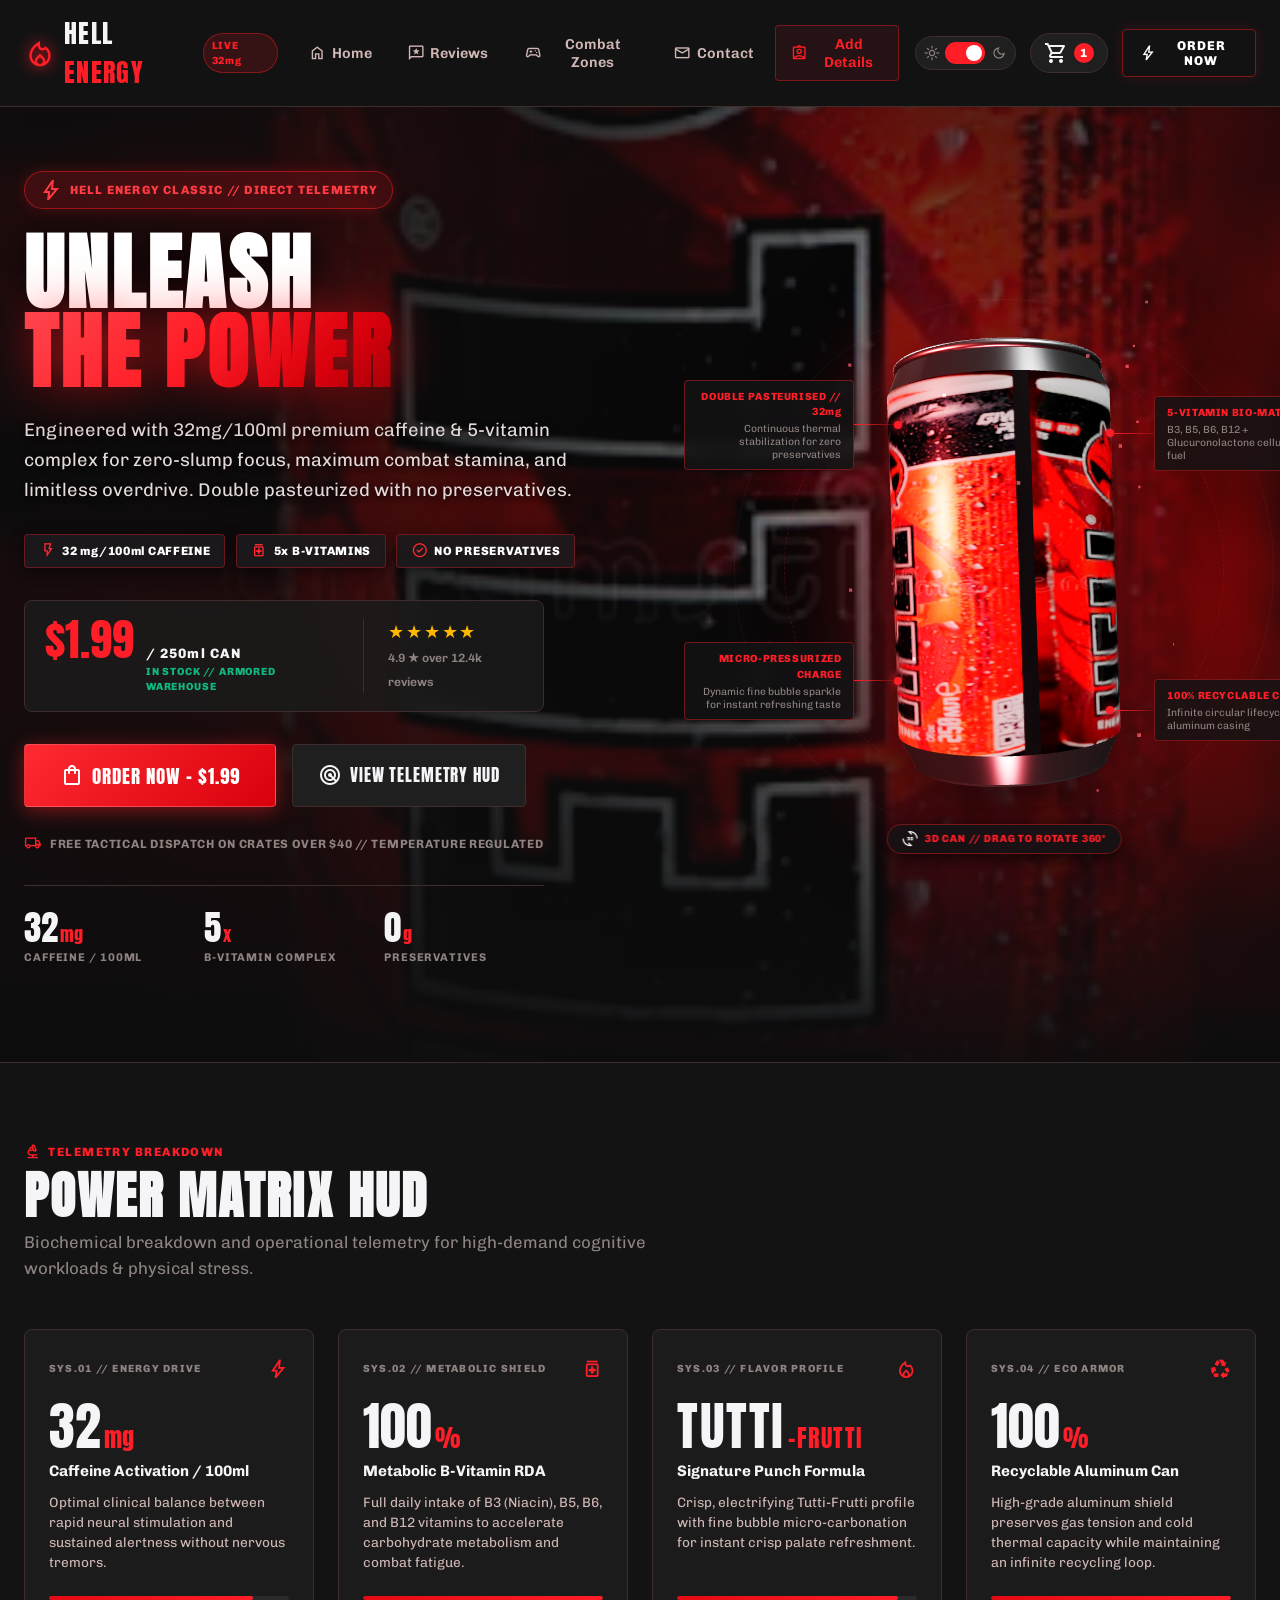
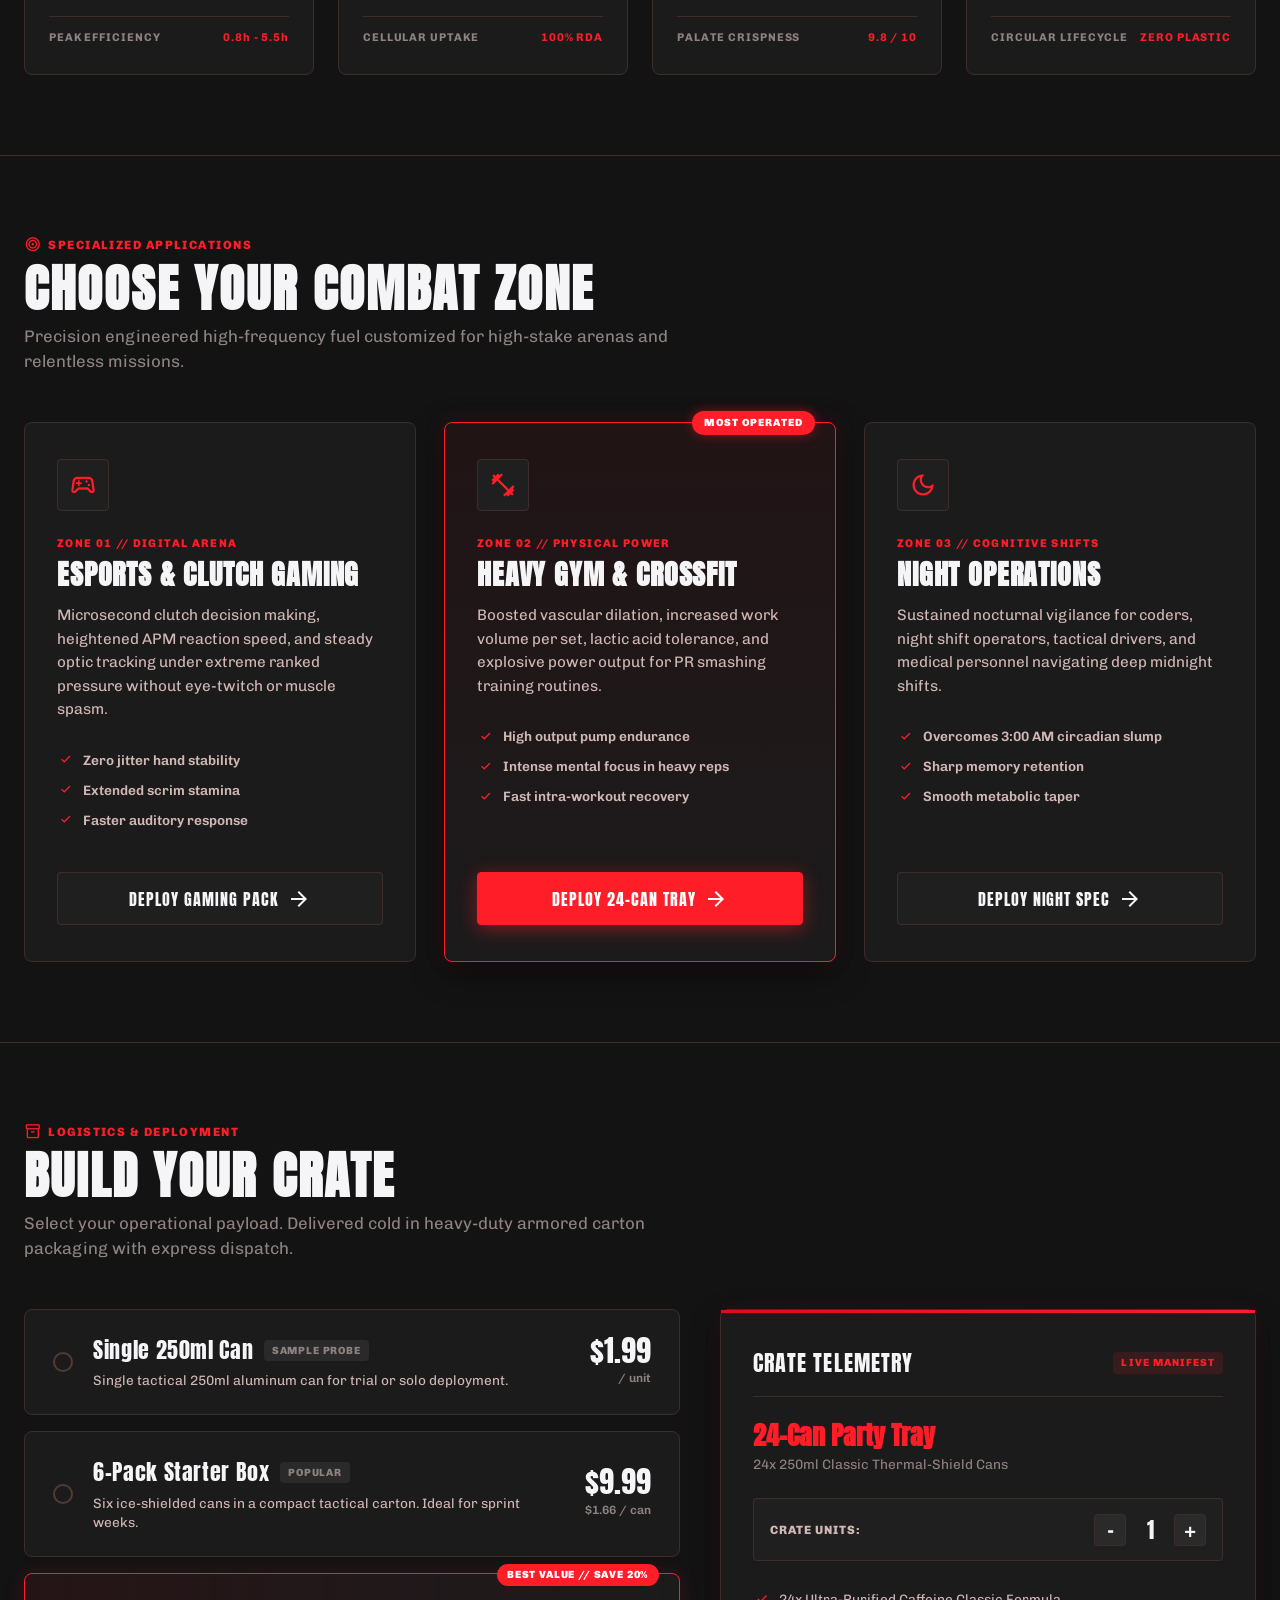
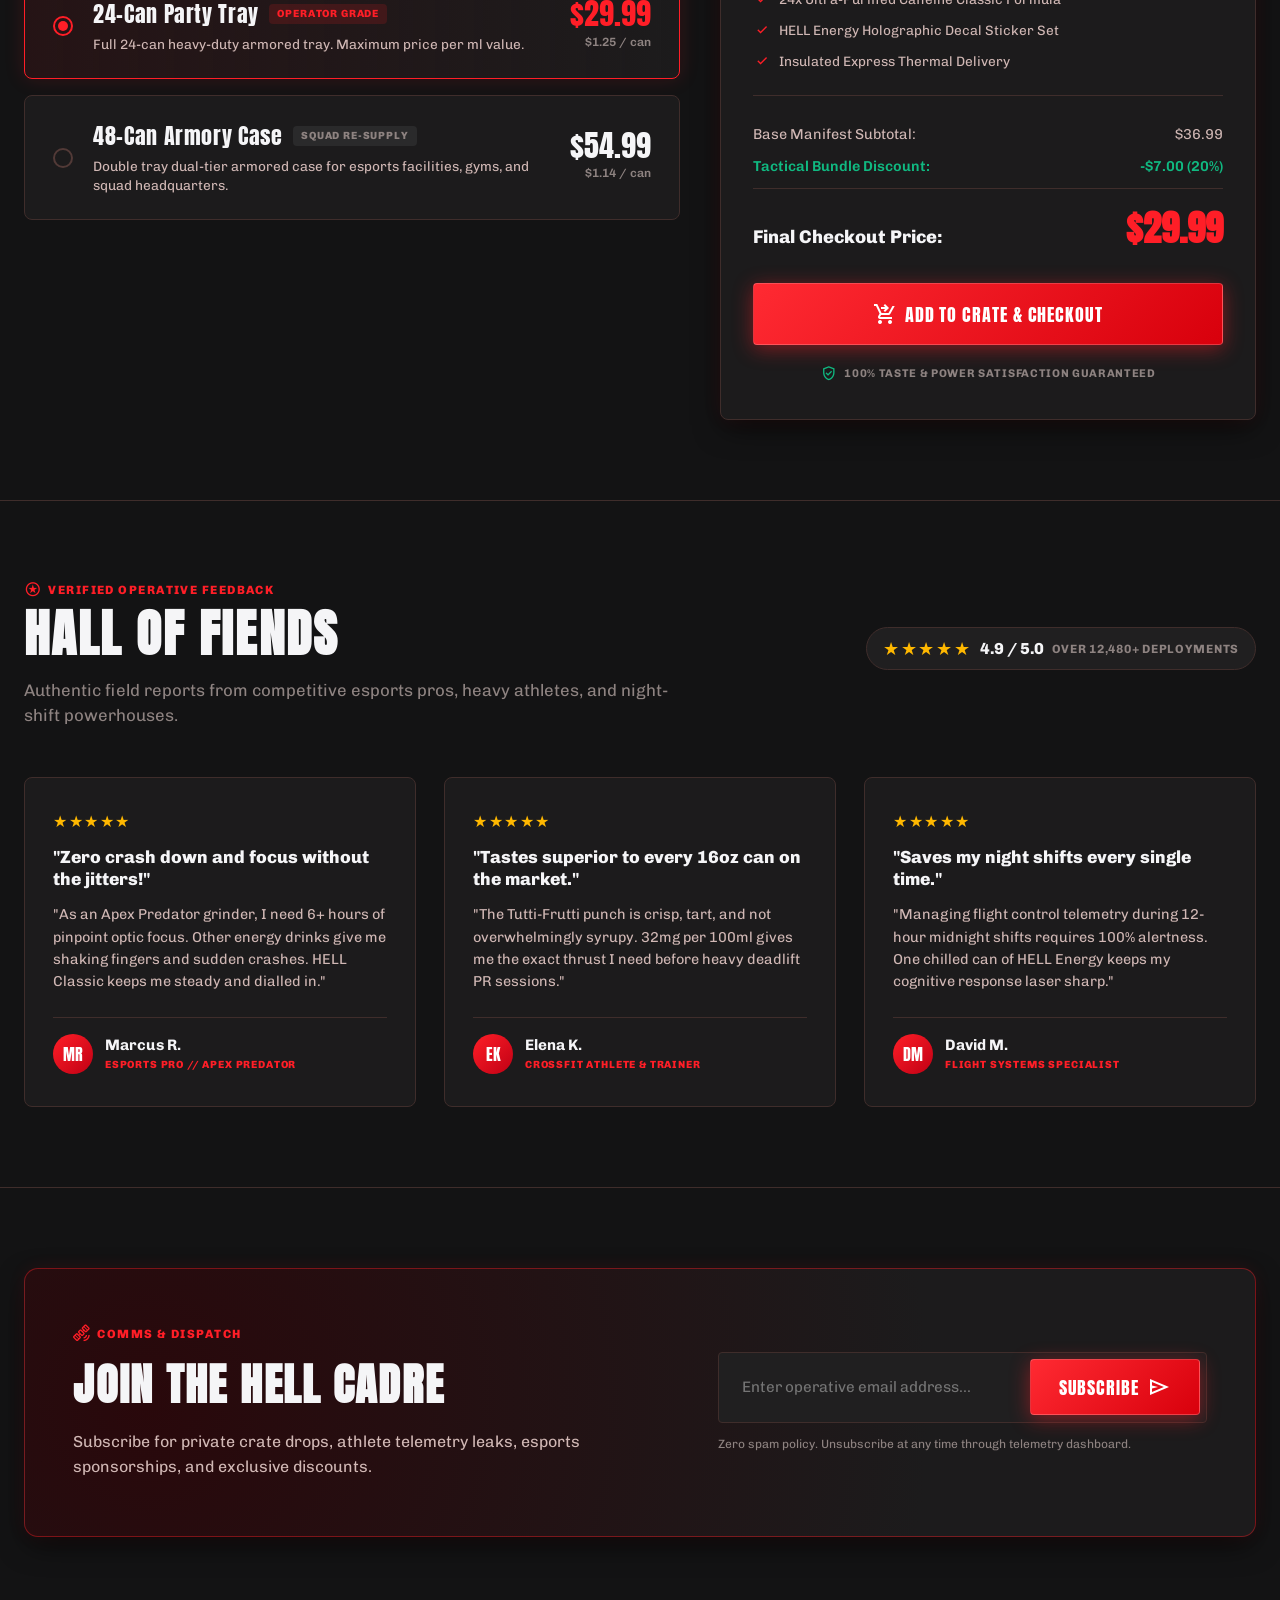
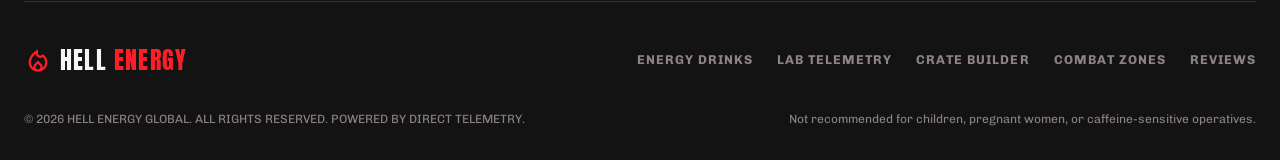
==== index.html @ 6274033d "Initial commit" ====
<!doctype html>
<html lang="en" class="dark-mode">
  <head>
    <meta charset="UTF-8" />
    <meta name="viewport" content="width=device-width, initial-scale=1.0" />
    <title>HELL ENERGY // Unleash The Power Telemetry</title>
    <!-- Fonts: Anton for heavy headlines, Chivo for precision HUD typography -->
    <link rel="preconnect" href="https://fonts.googleapis.com" />
    <link rel="preconnect" href="https://fonts.gstatic.com" crossorigin />
    <link href="https://fonts.googleapis.com/css2?family=Anton&family=Chivo:ital,wght@0,300;0,400;0,600;0,700;0,800;0,900;1,700&display=swap" rel="stylesheet" />
    <!-- Material Symbols Outlined -->
    <link href="https://fonts.googleapis.com/css2?family=Material+Symbols+Outlined:wght,FILL@100..700,0..1&display=swap" rel="stylesheet" />
    <link rel="stylesheet" href="style.css" />
    <!-- Three.js 3D WebGL Library for interactive 3D moving can -->
    <script src="assets/three.min.js"></script>
  </head>

  <body class="dark-mode">
    <!-- HOME PAGE -->
    <div id="homePage">
      <!-- TOP NAVIGATION BAR -->
      <header class="main-header">
        <div class="header-container">
          <div class="brand-logo" id="headerBrand">
            <span class="material-symbols-outlined devil-logo">local_fire_department</span>
            <span class="brand-name">HELL <span class="accent-red">ENERGY</span></span>
            <span class="telemetry-pill">LIVE 32mg</span>
          </div>

          <nav class="nav-links">
            <button id="homeBtn" class="nav-link active" type="button">
              <span class="material-symbols-outlined">home</span>
              <span>Home</span>
            </button>
            <button id="aboutBtn" class="nav-link" type="button">
              <span class="material-symbols-outlined">reviews</span>
              <span>Reviews</span>
            </button>
            <button id="servicesBtn" class="nav-link" type="button">
              <span class="material-symbols-outlined">sports_esports</span>
              <span>Combat Zones</span>
            </button>
            <button id="contactBtn" class="nav-link" type="button">
              <span class="material-symbols-outlined">mail</span>
              <span>Contact</span>
            </button>
            <button id="addDetailsBtn" class="nav-link special-action" type="button">
              <span class="material-symbols-outlined">assignment_ind</span>
              <span>Add Details</span>
            </button>
          </nav>

          <div class="header-actions">
            <!-- Theme Toggle with preserved ID -->
            <div class="theme-switch-wrapper" title="Toggle Theme">
              <span class="material-symbols-outlined theme-icon light-icon">light_mode</span>
              <label class="theme-toggle" for="themeToggle">
                <input type="checkbox" id="themeToggle" checked />
                <span class="slider"></span>
              </label>
              <span class="material-symbols-outlined theme-icon dark-icon">dark_mode</span>
            </div>

            <!-- Cart Indicator Badge -->
            <button class="cart-pill-btn" id="cartBadgeBtn" type="button" title="View Crate">
              <span class="material-symbols-outlined">shopping_cart</span>
              <span class="cart-count" id="cartCountBadge">1</span>
            </button>

            <!-- Order Now Quick CTA -->
            <button id="headerOrderBtn" class="cta-header-btn" type="button" title="Order Crate">
              <span class="material-symbols-outlined">bolt</span>
              <span>ORDER NOW</span>
            </button>
          </div>
        </div>
      </header>

      <main class="page-content">
        <!-- HERO SECTION -->
        <section id="homeSection" class="hero-section">
          <!-- Ambient Background Video Container -->
          <div class="hero-video-bg">
            <video
              id="heroBgVideo"
              class="hero-video-element"
              autoplay
              muted
              loop
              playsinline
              preload="metadata"
              poster="public/videos/poster.png"
            >
              <source src="public/videos/energy-drink.mp4" type="video/mp4" />
              Your browser does not support the video tag.
            </video>
            <div class="hero-video-overlay"></div>
          </div>

          <div class="hero-bg-glow"></div>
          <div class="hero-container">
            <!-- Left Hero Content -->
            <div class="hero-text-content">
              <div class="hero-badge">
                <span class="material-symbols-outlined">bolt</span>
                <span>HELL ENERGY CLASSIC // DIRECT TELEMETRY</span>
              </div>

              <h1 class="hero-title">
                UNLEASH <br />
                <span class="gradient-text">THE POWER</span>
              </h1>

              <p class="hero-description">
                Engineered with 32mg/100ml premium caffeine &amp; 5-vitamin complex for zero-slump focus, maximum combat stamina, and limitless overdrive. Double pasteurized with no preservatives.
              </p>

              <!-- Pill Badges -->
              <div class="hero-pill-badges">
                <div class="pill-badge">
                  <span class="material-symbols-outlined">flash_on</span>
                  <span>32 mg/100ml CAFFEINE</span>
                </div>
                <div class="pill-badge">
                  <span class="material-symbols-outlined">medication</span>
                  <span>5x B-VITAMINS</span>
                </div>
                <div class="pill-badge">
                  <span class="material-symbols-outlined">check_circle</span>
                  <span>NO PRESERVATIVES</span>
                </div>
              </div>

              <!-- Price & Rating Row -->
              <div class="hero-pricing-box">
                <div class="price-details">
                  <div class="main-price">$1.99</div>
                  <div class="price-context">
                    <span class="unit">/ 250ml CAN</span>
                    <span class="status-in-stock">IN STOCK // ARMORED WAREHOUSE</span>
                  </div>
                </div>
                <div class="hero-rating-box">
                  <div class="stars">★★★★★</div>
                  <span class="rating-text">4.9 ★ over 12.4k reviews</span>
                </div>
              </div>

              <!-- Action Buttons -->
              <div class="hero-action-buttons">
                <button class="cta-primary-btn big-hero-btn" id="heroOrderBtn" type="button">
                  <span class="material-symbols-outlined">shopping_bag</span>
                  <span>ORDER NOW - $1.99</span>
                </button>
                <button class="cta-secondary-btn" id="exploreMatrixBtn" type="button">
                  <span class="material-symbols-outlined">radar</span>
                  <span>VIEW TELEMETRY HUD</span>
                </button>
              </div>

              <!-- Tactical Micro Banner -->
              <div class="tactical-banner">
                <span class="material-symbols-outlined">local_shipping</span>
                <span>FREE TACTICAL DISPATCH ON CRATES OVER $40 // TEMPERATURE REGULATED</span>
              </div>

              <!-- Key HUD Stats -->
              <div class="hero-stat-row">
                <div class="hero-stat-card">
                  <span class="stat-number">32<small>mg</small></span>
                  <span class="stat-label">CAFFEINE / 100ML</span>
                </div>
                <div class="hero-stat-card">
                  <span class="stat-number">5<small>x</small></span>
                  <span class="stat-label">B-VITAMIN COMPLEX</span>
                </div>
                <div class="hero-stat-card">
                  <span class="stat-number">0<small>g</small></span>
                  <span class="stat-label">PRESERVATIVES</span>
                </div>
              </div>
            </div>

            <!-- Right Hero Visual Showcase -->
            <div class="hero-visual-wrapper">
              <div class="can-glow-aura"></div>
              <div class="concentric-ring ring-1"></div>
              <div class="concentric-ring ring-2"></div>

              <div class="can-image-container" id="can3dContainer">
                <!-- 3D Interactive WebGL Moving Can Canvas -->
                <canvas id="can3dCanvas" class="can-3d-canvas"></canvas>

                <!-- Interactive 3D Control Hint Badge -->
                <div class="can-3d-hint" id="can3dHint" title="Click and drag to freely rotate in 3D">
                  <span class="material-symbols-outlined rotate-3d-icon">3d_rotation</span>
                  <span>3D CAN // DRAG TO ROTATE 360°</span>
                </div>

                <!-- Fallback image if WebGL is unavailable -->
                <img src="assets/can_cutout.png" alt="HELL Energy Classic Can" class="hero-can-img fallback-can-img" id="heroCanImg" style="display: none;" />

                <!-- HUD Telemetry Pointers matching Stitch -->
                <div class="hud-pointer pointer-top-left">
                  <div class="pointer-dot"></div>
                  <div class="pointer-line"></div>
                  <div class="pointer-card">
                    <span class="pointer-tag">DOUBLE PASTEURISED // 32mg</span>
                    <span class="pointer-desc">Continuous thermal stabilization for zero preservatives</span>
                  </div>
                </div>

                <div class="hud-pointer pointer-top-right">
                  <div class="pointer-dot"></div>
                  <div class="pointer-line"></div>
                  <div class="pointer-card">
                    <span class="pointer-tag">5-VITAMIN BIO-MATRIX</span>
                    <span class="pointer-desc">B3, B5, B6, B12 + Glucuronolactone cellular fuel</span>
                  </div>
                </div>

                <div class="hud-pointer pointer-bottom-left">
                  <div class="pointer-dot"></div>
                  <div class="pointer-line"></div>
                  <div class="pointer-card">
                    <span class="pointer-tag">MICRO-PRESSURIZED CHARGE</span>
                    <span class="pointer-desc">Dynamic fine bubble sparkle for instant refreshing taste</span>
                  </div>
                </div>

                <div class="hud-pointer pointer-bottom-right">
                  <div class="pointer-dot"></div>
                  <div class="pointer-line"></div>
                  <div class="pointer-card">
                    <span class="pointer-tag">100% RECYCLABLE CAN</span>
                    <span class="pointer-desc">Infinite circular lifecycle aluminum casing</span>
                  </div>
                </div>
              </div>
            </div>
          </div>
        </section>

        <!-- POWER MATRIX HUD SECTION -->
        <section id="powerMatrixSection" class="section-container power-matrix-section">
          <div class="section-header-block">
            <div class="section-tag">
              <span class="material-symbols-outlined">biotech</span>
              <span>TELEMETRY BREAKDOWN</span>
            </div>
            <h2 class="section-title">POWER MATRIX HUD</h2>
            <p class="section-subtitle">
              Biochemical breakdown and operational telemetry for high-demand cognitive workloads &amp; physical stress.
            </p>
          </div>

          <div class="matrix-grid">
            <div class="matrix-card">
              <div class="card-hud-top">
                <span class="matrix-code">SYS.01 // ENERGY DRIVE</span>
                <span class="material-symbols-outlined card-icon">bolt</span>
              </div>
              <div class="matrix-metric-val">32<small>mg</small></div>
              <div class="matrix-metric-title">Caffeine Activation / 100ml</div>
              <p class="matrix-metric-desc">
                Optimal clinical balance between rapid neural stimulation and sustained alertness without nervous tremors.
              </p>
              <div class="matrix-bar">
                <div class="bar-fill" style="width: 85%"></div>
              </div>
              <div class="matrix-hud-footer">
                <span>PEAK EFFICIENCY</span>
                <span class="highlight">0.8h - 5.5h</span>
              </div>
            </div>

            <div class="matrix-card">
              <div class="card-hud-top">
                <span class="matrix-code">SYS.02 // METABOLIC SHIELD</span>
                <span class="material-symbols-outlined card-icon">medication</span>
              </div>
              <div class="matrix-metric-val">100<small>%</small></div>
              <div class="matrix-metric-title">Metabolic B-Vitamin RDA</div>
              <p class="matrix-metric-desc">
                Full daily intake of B3 (Niacin), B5, B6, and B12 vitamins to accelerate carbohydrate metabolism and combat fatigue.
              </p>
              <div class="matrix-bar">
                <div class="bar-fill" style="width: 100%"></div>
              </div>
              <div class="matrix-hud-footer">
                <span>CELLULAR UPTAKE</span>
                <span class="highlight">100% RDA</span>
              </div>
            </div>

            <div class="matrix-card">
              <div class="card-hud-top">
                <span class="matrix-code">SYS.03 // FLAVOR PROFILE</span>
                <span class="material-symbols-outlined card-icon">local_fire_department</span>
              </div>
              <div class="matrix-metric-val font-anton">TUTTI<small>-FRUTTI</small></div>
              <div class="matrix-metric-title">Signature Punch Formula</div>
              <p class="matrix-metric-desc">
                Crisp, electrifying Tutti-Frutti profile with fine bubble micro-carbonation for instant crisp palate refreshment.
              </p>
              <div class="matrix-bar">
                <div class="bar-fill" style="width: 92%"></div>
              </div>
              <div class="matrix-hud-footer">
                <span>PALATE CRISPNESS</span>
                <span class="highlight">9.8 / 10</span>
              </div>
            </div>

            <div class="matrix-card">
              <div class="card-hud-top">
                <span class="matrix-code">SYS.04 // ECO ARMOR</span>
                <span class="material-symbols-outlined card-icon">recycling</span>
              </div>
              <div class="matrix-metric-val">100<small>%</small></div>
              <div class="matrix-metric-title">Recyclable Aluminum Can</div>
              <p class="matrix-metric-desc">
                High-grade aluminum shield preserves gas tension and cold thermal capacity while maintaining an infinite recycling loop.
              </p>
              <div class="matrix-bar">
                <div class="bar-fill" style="width: 100%"></div>
              </div>
              <div class="matrix-hud-footer">
                <span>CIRCULAR LIFECYCLE</span>
                <span class="highlight">ZERO PLASTIC</span>
              </div>
            </div>
          </div>
        </section>

        <!-- SERVICES / COMBAT ZONES SECTION (Preserving #servicesSection) -->
        <section id="servicesSection" class="section-container combat-zones-section">
          <div class="section-header-block">
            <div class="section-tag">
              <span class="material-symbols-outlined">target</span>
              <span>SPECIALIZED APPLICATIONS</span>
            </div>
            <h2 class="section-title">CHOOSE YOUR COMBAT ZONE</h2>
            <p class="section-subtitle">
              Precision engineered high-frequency fuel customized for high-stake arenas and relentless missions.
            </p>
          </div>

          <div class="combat-grid">
            <div class="combat-card">
              <div class="combat-icon-wrap">
                <span class="material-symbols-outlined">sports_esports</span>
              </div>
              <span class="combat-zone-tag">ZONE 01 // DIGITAL ARENA</span>
              <h3 class="combat-zone-title">ESPORTS &amp; CLUTCH GAMING</h3>
              <p class="combat-zone-desc">
                Microsecond clutch decision making, heightened APM reaction speed, and steady optic tracking under extreme ranked pressure without eye-twitch or muscle spasm.
              </p>
              <ul class="combat-features">
                <li><span class="material-symbols-outlined">check</span> <span>Zero jitter hand stability</span></li>
                <li><span class="material-symbols-outlined">check</span> <span>Extended scrim stamina</span></li>
                <li><span class="material-symbols-outlined">check</span> <span>Faster auditory response</span></li>
              </ul>
              <button class="combat-card-btn" type="button" data-pack="6-pack">
                <span>DEPLOY GAMING PACK</span>
                <span class="material-symbols-outlined">arrow_forward</span>
              </button>
            </div>

            <div class="combat-card highlighted-combat">
              <div class="recommended-flag">MOST OPERATED</div>
              <div class="combat-icon-wrap">
                <span class="material-symbols-outlined">fitness_center</span>
              </div>
              <span class="combat-zone-tag">ZONE 02 // PHYSICAL POWER</span>
              <h3 class="combat-zone-title">HEAVY GYM &amp; CROSSFIT</h3>
              <p class="combat-zone-desc">
                Boosted vascular dilation, increased work volume per set, lactic acid tolerance, and explosive power output for PR smashing training routines.
              </p>
              <ul class="combat-features">
                <li><span class="material-symbols-outlined">check</span> <span>High output pump endurance</span></li>
                <li><span class="material-symbols-outlined">check</span> <span>Intense mental focus in heavy reps</span></li>
                <li><span class="material-symbols-outlined">check</span> <span>Fast intra-workout recovery</span></li>
              </ul>
              <button class="combat-card-btn highlight-btn" type="button" data-pack="24-pack">
                <span>DEPLOY 24-CAN TRAY</span>
                <span class="material-symbols-outlined">arrow_forward</span>
              </button>
            </div>

            <div class="combat-card">
              <div class="combat-icon-wrap">
                <span class="material-symbols-outlined">dark_mode</span>
              </div>
              <span class="combat-zone-tag">ZONE 03 // COGNITIVE SHIFTS</span>
              <h3 class="combat-zone-title">NIGHT OPERATIONS</h3>
              <p class="combat-zone-desc">
                Sustained nocturnal vigilance for coders, night shift operators, tactical drivers, and medical personnel navigating deep midnight shifts.
              </p>
              <ul class="combat-features">
                <li><span class="material-symbols-outlined">check</span> <span>Overcomes 3:00 AM circadian slump</span></li>
                <li><span class="material-symbols-outlined">check</span> <span>Sharp memory retention</span></li>
                <li><span class="material-symbols-outlined">check</span> <span>Smooth metabolic taper</span></li>
              </ul>
              <button class="combat-card-btn" type="button" data-pack="single">
                <span>DEPLOY NIGHT SPEC</span>
                <span class="material-symbols-outlined">arrow_forward</span>
              </button>
            </div>
          </div>
        </section>

        <!-- BUILD YOUR CRATE / BUNDLE SELECTOR SECTION -->
        <section id="crateSection" class="section-container crate-builder-section">
          <div class="section-header-block">
            <div class="section-tag">
              <span class="material-symbols-outlined">inventory_2</span>
              <span>LOGISTICS &amp; DEPLOYMENT</span>
            </div>
            <h2 class="section-title">BUILD YOUR CRATE</h2>
            <p class="section-subtitle">
              Select your operational payload. Delivered cold in heavy-duty armored carton packaging with express dispatch.
            </p>
          </div>

          <div class="crate-layout-grid">
            <!-- Left: Options Selector -->
            <div class="pack-options-column">
              <!-- Single Can -->
              <div class="pack-option-card" data-pack="single" data-price="1.99" data-name="Single 250ml Can">
                <div class="pack-radio">
                  <div class="radio-circle"></div>
                </div>
                <div class="pack-details">
                  <div class="pack-name-row">
                    <span class="pack-title">Single 250ml Can</span>
                    <span class="pack-tag">SAMPLE PROBE</span>
                  </div>
                  <p class="pack-desc">Single tactical 250ml aluminum can for trial or solo deployment.</p>
                </div>
                <div class="pack-pricing">
                  <span class="pack-price">$1.99</span>
                  <span class="pack-per">/ unit</span>
                </div>
              </div>

              <!-- 6-Pack Starter -->
              <div class="pack-option-card" data-pack="6-pack" data-price="9.99" data-name="6-Pack Starter Box">
                <div class="pack-radio">
                  <div class="radio-circle"></div>
                </div>
                <div class="pack-details">
                  <div class="pack-name-row">
                    <span class="pack-title">6-Pack Starter Box</span>
                    <span class="pack-tag">POPULAR</span>
                  </div>
                  <p class="pack-desc">Six ice-shielded cans in a compact tactical carton. Ideal for sprint weeks.</p>
                </div>
                <div class="pack-pricing">
                  <span class="pack-price">$9.99</span>
                  <span class="pack-per">$1.66 / can</span>
                </div>
              </div>

              <!-- 24-Can Party Tray (Active Default) -->
              <div class="pack-option-card active-pack" data-pack="24-pack" data-price="29.99" data-name="24-Can Party Tray">
                <div class="best-value-ribbon">BEST VALUE // SAVE 20%</div>
                <div class="pack-radio">
                  <div class="radio-circle active"></div>
                </div>
                <div class="pack-details">
                  <div class="pack-name-row">
                    <span class="pack-title">24-Can Party Tray</span>
                    <span class="pack-tag highlight">OPERATOR GRADE</span>
                  </div>
                  <p class="pack-desc">Full 24-can heavy-duty armored tray. Maximum price per ml value.</p>
                </div>
                <div class="pack-pricing">
                  <span class="pack-price accent">$29.99</span>
                  <span class="pack-per">$1.25 / can</span>
                </div>
              </div>

              <!-- 48-Can Armory Case -->
              <div class="pack-option-card" data-pack="48-pack" data-price="54.99" data-name="48-Can Armory Case">
                <div class="pack-radio">
                  <div class="radio-circle"></div>
                </div>
                <div class="pack-details">
                  <div class="pack-name-row">
                    <span class="pack-title">48-Can Armory Case</span>
                    <span class="pack-tag">SQUAD RE-SUPPLY</span>
                  </div>
                  <p class="pack-desc">Double tray dual-tier armored case for esports facilities, gyms, and squad headquarters.</p>
                </div>
                <div class="pack-pricing">
                  <span class="pack-price">$54.99</span>
                  <span class="pack-per">$1.14 / can</span>
                </div>
              </div>
            </div>

            <!-- Right: Crate Telemetry HUD Checkout Box -->
            <div class="crate-summary-column">
              <div class="crate-summary-hud">
                <div class="hud-box-header">
                  <span class="hud-box-title">CRATE TELEMETRY</span>
                  <span class="live-tag">LIVE MANIFEST</span>
                </div>

                <div class="active-pack-summary">
                  <h4 id="summaryPackName">24-Can Party Tray</h4>
                  <p class="manifest-desc">24x 250ml Classic Thermal-Shield Cans</p>
                </div>

                <!-- Quantity Adjuster -->
                <div class="quantity-controller">
                  <span class="qty-label">CRATE UNITS:</span>
                  <div class="stepper-box">
                    <button class="step-btn" id="qtyMinusBtn" type="button">-</button>
                    <span class="qty-display" id="qtyDisplay">1</span>
                    <button class="step-btn" id="qtyPlusBtn" type="button">+</button>
                  </div>
                </div>

                <!-- Included Benefits -->
                <div class="manifest-checklist">
                  <div class="check-item">
                    <span class="material-symbols-outlined">check</span>
                    <span>24x Ultra-Purified Caffeine Classic Formula</span>
                  </div>
                  <div class="check-item">
                    <span class="material-symbols-outlined">check</span>
                    <span>HELL Energy Holographic Decal Sticker Set</span>
                  </div>
                  <div class="check-item">
                    <span class="material-symbols-outlined">check</span>
                    <span>Insulated Express Thermal Delivery</span>
                  </div>
                </div>

                <div class="hud-pricing-breakdown">
                  <div class="price-row">
                    <span>Base Manifest Subtotal:</span>
                    <span id="summaryBasePrice">$36.99</span>
                  </div>
                  <div class="price-row highlight-discount">
                    <span>Tactical Bundle Discount:</span>
                    <span id="summaryDiscount">-$7.00 (20%)</span>
                  </div>
                  <div class="price-row total-row">
                    <span>Final Checkout Price:</span>
                    <span class="final-total" id="summaryFinalPrice">$29.99</span>
                  </div>
                </div>

                <button class="cta-primary-btn checkout-btn" id="crateCheckoutBtn" type="button">
                  <span class="material-symbols-outlined">shopping_cart_checkout</span>
                  <span>ADD TO CRATE &amp; CHECKOUT</span>
                </button>

                <div class="guarantee-line">
                  <span class="material-symbols-outlined">verified_user</span>
                  <span>100% TASTE &amp; POWER SATISFACTION GUARANTEED</span>
                </div>
              </div>
            </div>
          </div>
        </section>

        <!-- ABOUT / HALL OF FIENDS SECTION (Preserving #aboutSection) -->
        <section id="aboutSection" class="section-container reviews-section">
          <div class="section-header-block">
            <div class="section-tag">
              <span class="material-symbols-outlined">stars</span>
              <span>VERIFIED OPERATIVE FEEDBACK</span>
            </div>
            <div class="title-with-rating-row">
              <h2 class="section-title">HALL OF FIENDS</h2>
              <div class="overall-rating-pill">
                <span class="stars">★★★★★</span>
                <span class="score">4.9 / 5.0</span>
                <span class="deployments">OVER 12,480+ DEPLOYMENTS</span>
              </div>
            </div>
            <p class="section-subtitle">
              Authentic field reports from competitive esports pros, heavy athletes, and night-shift powerhouses.
            </p>
          </div>

          <div class="reviews-grid">
            <div class="review-card">
              <div class="review-stars">★★★★★</div>
              <h4 class="review-headline">"Zero crash down and focus without the jitters!"</h4>
              <p class="review-quote">
                "As an Apex Predator grinder, I need 6+ hours of pinpoint optic focus. Other energy drinks give me shaking fingers and sudden crashes. HELL Classic keeps me steady and dialled in."
              </p>
              <div class="reviewer-meta">
                <div class="reviewer-avatar">MR</div>
                <div>
                  <div class="reviewer-name">Marcus R.</div>
                  <div class="reviewer-badge">ESPORTS PRO // APEX PREDATOR</div>
                </div>
              </div>
            </div>

            <div class="review-card">
              <div class="review-stars">★★★★★</div>
              <h4 class="review-headline">"Tastes superior to every 16oz can on the market."</h4>
              <p class="review-quote">
                "The Tutti-Frutti punch is crisp, tart, and not overwhelmingly syrupy. 32mg per 100ml gives me the exact thrust I need before heavy deadlift PR sessions."
              </p>
              <div class="reviewer-meta">
                <div class="reviewer-avatar">EK</div>
                <div>
                  <div class="reviewer-name">Elena K.</div>
                  <div class="reviewer-badge">CROSSFIT ATHLETE &amp; TRAINER</div>
                </div>
              </div>
            </div>

            <div class="review-card">
              <div class="review-stars">★★★★★</div>
              <h4 class="review-headline">"Saves my night shifts every single time."</h4>
              <p class="review-quote">
                "Managing flight control telemetry during 12-hour midnight shifts requires 100% alertness. One chilled can of HELL Energy keeps my cognitive response laser sharp."
              </p>
              <div class="reviewer-meta">
                <div class="reviewer-avatar">DM</div>
                <div>
                  <div class="reviewer-name">David M.</div>
                  <div class="reviewer-badge">FLIGHT SYSTEMS SPECIALIST</div>
                </div>
              </div>
            </div>
          </div>
        </section>

        <!-- CONTACT SECTION (Preserving #contactSection) -->
        <section id="contactSection" class="section-container contact-section">
          <div class="contact-box">
            <div class="contact-text-col">
              <div class="section-tag">
                <span class="material-symbols-outlined">satellite_alt</span>
                <span>COMMS &amp; DISPATCH</span>
              </div>
              <h2 class="contact-title">JOIN THE HELL CADRE</h2>
              <p class="contact-desc">
                Subscribe for private crate drops, athlete telemetry leaks, esports sponsorships, and exclusive discounts.
              </p>
            </div>

            <div class="contact-form-col">
              <div class="tactical-input-group">
                <input type="email" id="newsletterEmail" placeholder="Enter operative email address..." />
                <button type="button" id="subscribeBtn" class="cta-primary-btn">
                  <span>SUBSCRIBE</span>
                  <span class="material-symbols-outlined">send</span>
                </button>
              </div>
              <span class="comms-disclaimer">Zero spam policy. Unsubscribe at any time through telemetry dashboard.</span>
            </div>
          </div>

          <!-- Footer telemetry links -->
          <footer class="site-footer">
            <div class="footer-top">
              <div class="footer-brand">
                <span class="material-symbols-outlined brand-devil">local_fire_department</span>
                <span class="brand-text">HELL <span class="accent-red">ENERGY</span></span>
              </div>
              <div class="footer-links">
                <a href="#homeSection">ENERGY DRINKS</a>
                <a href="#powerMatrixSection">LAB TELEMETRY</a>
                <a href="#crateSection">CRATE BUILDER</a>
                <a href="#servicesSection">COMBAT ZONES</a>
                <a href="#aboutSection">REVIEWS</a>
              </div>
            </div>
            <div class="footer-bottom">
              <p>&copy; 2026 HELL ENERGY GLOBAL. ALL RIGHTS RESERVED. POWERED BY DIRECT TELEMETRY.</p>
              <p class="footer-disclaimer">Not recommended for children, pregnant women, or caffeine-sensitive operatives.</p>
            </div>
          </footer>
        </section>
      </main>

      <!-- MOBILE DOCKED BOTTOM CONVERSION BAR matching Stitch mobile -->
      <div class="mobile-bottom-bar" id="mobileBottomBar">
        <div class="mobile-bar-price">
          <span class="m-label">24-CAN TRAY:</span>
          <span class="m-price" id="mobileBarPrice">$29.99</span>
        </div>
        <button class="cta-primary-btn m-crate-btn" id="mobileAddCrateBtn" type="button">
          <span class="material-symbols-outlined">shopping_bag</span>
          <span>ADD TO CRATE</span>
        </button>
      </div>

      <!-- DETAILS FORM MODAL (Preserving #overlay, #detailsForm, and all inputs/spans/buttons) -->
      <div id="overlay"></div>

      <div id="detailsForm" class="details-form-modal">
        <div class="modal-header">
          <div class="modal-title-group">
            <span class="material-symbols-outlined modal-icon">assignment_ind</span>
            <div>
              <h3 class="modal-title">OPERATIVE PROFILE REGISTRATION</h3>
              <p class="modal-subtitle">Direct Telemetry Delivery &amp; Crate Dispatch Manifest</p>
            </div>
          </div>
          <button type="button" class="modal-close-btn" id="closeDetailsModal" title="Close modal">
            <span class="material-symbols-outlined">close</span>
          </button>
        </div>

        <div class="modal-body">
          <div class="form-group">
            <label for="name">FULL OPERATIVE NAME *</label>
            <div class="field-container">
              <span class="material-symbols-outlined">person</span>
              <input type="text" id="name" placeholder="E.g. Divyansh Sharma" />
            </div>
            <span id="nameError" class="field-error"></span>
          </div>

          <div class="form-group">
            <label for="phone">TACTICAL CONTACT NUMBER *</label>
            <div class="field-container">
              <span class="material-symbols-outlined">call</span>
              <input type="tel" id="phone" placeholder="E.g. +91 9876543210" />
            </div>
            <span id="phoneError" class="field-error"></span>
          </div>

          <div class="form-group">
            <label for="address">DELIVERY HEADQUARTERS ADDRESS *</label>
            <div class="field-container">
              <span class="material-symbols-outlined textarea-icon">pin_drop</span>
              <textarea id="address" placeholder="Enter street, apartment/building, and sector..."></textarea>
            </div>
            <span id="addressError" class="field-error"></span>
          </div>

          <div class="form-row-2">
            <div class="form-group">
              <label for="city">CITY / ZONE *</label>
              <div class="field-container">
                <span class="material-symbols-outlined">location_city</span>
                <input type="text" id="city" placeholder="E.g. New Delhi" />
              </div>
              <span id="cityError" class="field-error"></span>
            </div>

            <div class="form-group">
              <label for="pincode">POSTAL PIN CODE *</label>
              <div class="field-container">
                <span class="material-symbols-outlined">numbers</span>
                <input type="text" id="pincode" placeholder="E.g. 110001" />
              </div>
              <span id="pincodeError" class="field-error"></span>
            </div>
          </div>
        </div>

        <div class="modal-footer">
          <button type="button" class="cta-secondary-btn cancel-btn" id="cancelDetailsBtn">
            <span>CANCEL</span>
          </button>
          <button id="submitDetails" type="button" class="cta-primary-btn submit-modal-btn">
            <span class="material-symbols-outlined">verified</span>
            <span>SUBMIT TELEMETRY DETAILS</span>
          </button>
        </div>
      </div>
    </div>

    <!-- POPUP NOTIFICATION (Preserving #popup) -->
    <div id="popup" class="popup"></div>

    <script src="script.js"></script>
  </body>
</html>
---- style.css ----
/* ==========================================================================
   HELL ENERGY // Direct Telemetry Design System
   Faithfully matching Google Stitch Design (ID: 4684510899962998944)
   ========================================================================== */

:root {
  /* Dark Theme Tokens (Default) */
  --bg-primary: #131314;
  --bg-secondary: #0e0e0f;
  --surface-1: #1c1b1c;
  --surface-2: #201f20;
  --surface-3: #2a2a2b;
  --surface-4: #353436;
  --surface-hover: #3e3d40;

  --primary: #ff1e27;
  --primary-bright: #ff3a42;
  --primary-glow: rgba(255, 30, 39, 0.45);
  --primary-glow-subtle: rgba(255, 30, 39, 0.15);
  --secondary: #e50914;
  --crimson: #c00014;
  --crimson-dark: #690005;

  --text-primary: #f5f5f7;
  --text-secondary: #d1b8b5;
  --text-muted: #8e8381;
  --text-dark: #131314;

  --border-color: #3f2d2b;
  --border-glow: rgba(255, 30, 39, 0.4);
  --border-light: #523a37;

  --font-headline: 'Anton', -apple-system, BlinkMacSystemFont, 'Segoe UI', sans-serif;
  --font-body: 'Chivo', -apple-system, BlinkMacSystemFont, 'Segoe UI', Roboto, sans-serif;

  --radius-sm: 4px;
  --radius-md: 8px;
  --radius-lg: 14px;
  --radius-full: 9999px;

  --shadow-hud: 0 10px 30px -5px rgba(0, 0, 0, 0.7), 0 0 20px -5px rgba(255, 30, 39, 0.2);
  --shadow-glow: 0 0 25px rgba(255, 30, 39, 0.6);
  --transition-fast: 0.2s cubic-bezier(0.16, 1, 0.3, 1);
  --transition-normal: 0.3s cubic-bezier(0.16, 1, 0.3, 1);
}

/* Light Mode Overrides (only active when toggled) */
body.light-mode {
  --bg-primary: #f7f7f9;
  --bg-secondary: #ececf0;
  --surface-1: #ffffff;
  --surface-2: #f2f2f5;
  --surface-3: #e5e5eb;
  --surface-4: #d8d8de;
  --surface-hover: #e8e8ee;

  --text-primary: #121214;
  --text-secondary: #4a4544;
  --text-muted: #78706f;

  --border-color: #e0d0cf;
  --border-glow: rgba(255, 30, 39, 0.25);
  --border-light: #d1b8b5;
  --shadow-hud: 0 8px 25px rgba(0, 0, 0, 0.08);
}

/* Reset & Global */
*, *::before, *::after {
  box-sizing: border-box;
  margin: 0;
  padding: 0;
}

html {
  scroll-behavior: smooth;
  font-size: 16px;
}

body {
  font-family: var(--font-body);
  background-color: var(--bg-primary);
  color: var(--text-primary);
  line-height: 1.5;
  min-height: 100vh;
  overflow-x: hidden;
  transition: background-color var(--transition-normal), color var(--transition-normal);
}

img {
  max-width: 100%;
  height: auto;
  display: block;
}

button, input, textarea, select {
  font-family: inherit;
  color: inherit;
  font-size: inherit;
}

a {
  color: inherit;
  text-decoration: none;
}

/* Typography Helpers */
.font-anton {
  font-family: var(--font-headline);
  letter-spacing: 0.03em;
}

.gradient-text {
  background: linear-gradient(135deg, #ff454d 0%, #ff1e27 45%, #d8000c 80%, #a60009 100%);
  -webkit-background-clip: text;
  -webkit-text-fill-color: transparent;
  display: inline-block;
  filter: drop-shadow(0 0 25px rgba(255, 30, 39, 0.65));
}

.accent-red {
  color: var(--primary);
}

/* Status & Badges */
.status-dot {
  display: inline-block;
  width: 8px;
  height: 8px;
  border-radius: 50%;
  background-color: var(--primary);
  box-shadow: 0 0 8px var(--primary);
}

.status-dot.pulse {
  animation: pulseDot 1.8s infinite;
}

@keyframes pulseDot {
  0% { transform: scale(0.9); opacity: 0.7; box-shadow: 0 0 4px var(--primary); }
  50% { transform: scale(1.3); opacity: 1; box-shadow: 0 0 14px var(--primary); }
  100% { transform: scale(0.9); opacity: 0.7; box-shadow: 0 0 4px var(--primary); }
}

/* Button Components */
.cta-primary-btn {
  display: inline-flex;
  align-items: center;
  justify-content: center;
  gap: 0.5rem;
  background: linear-gradient(135deg, #ff2a32 0%, #d8000c 100%);
  color: #ffffff;
  font-family: var(--font-headline);
  font-size: 1.1rem;
  letter-spacing: 0.05em;
  padding: 0.85rem 1.75rem;
  border: 1px solid rgba(255, 255, 255, 0.2);
  border-radius: var(--radius-sm);
  cursor: pointer;
  box-shadow: 0 4px 20px var(--primary-glow);
  transition: transform var(--transition-fast), box-shadow var(--transition-fast), background var(--transition-fast);
  text-transform: uppercase;
}

.cta-primary-btn:hover:not(:disabled) {
  transform: translateY(-2px);
  background: linear-gradient(135deg, #ff4047 0%, #f00512 100%);
  box-shadow: 0 6px 28px rgba(255, 30, 39, 0.75);
}

.cta-primary-btn:active:not(:disabled) {
  transform: translateY(0);
}

.cta-primary-btn:disabled {
  opacity: 0.45;
  cursor: not-allowed;
  box-shadow: none;
  filter: grayscale(0.5);
}

.cta-secondary-btn {
  display: inline-flex;
  align-items: center;
  justify-content: center;
  gap: 0.5rem;
  background: var(--surface-2);
  color: var(--text-primary);
  font-family: var(--font-headline);
  font-size: 1.05rem;
  letter-spacing: 0.05em;
  padding: 0.85rem 1.6rem;
  border: 1px solid var(--border-color);
  border-radius: var(--radius-sm);
  cursor: pointer;
  transition: all var(--transition-fast);
  text-transform: uppercase;
}

.cta-secondary-btn:hover {
  background: var(--surface-3);
  border-color: var(--primary);
  color: #ffffff;
  box-shadow: 0 0 15px var(--primary-glow-subtle);
}

/* ==========================================================================
   LOGIN PAGE (#LoginPage)
   ========================================================================== */
#LoginPage {
  min-height: 100vh;
  display: flex;
  align-items: center;
  justify-content: center;
  padding: 2rem 1rem;
  background: radial-gradient(circle at center, #1e1314 0%, var(--bg-primary) 70%);
  position: relative;
}

#LoginPage::before {
  content: "";
  position: absolute;
  top: 15%;
  left: 50%;
  transform: translateX(-50%);
  width: 500px;
  height: 500px;
  background: radial-gradient(circle, rgba(255, 30, 39, 0.18) 0%, transparent 65%);
  pointer-events: none;
  filter: blur(40px);
}

.login-card {
  width: 100%;
  max-width: 460px;
  background: var(--surface-1);
  border: 1px solid var(--border-color);
  border-radius: var(--radius-md);
  padding: 2.5rem 2rem;
  box-shadow: var(--shadow-hud);
  position: relative;
  z-index: 2;
  backdrop-filter: blur(12px);
}

.login-card::after {
  content: "";
  position: absolute;
  top: 0;
  left: 0;
  right: 0;
  height: 3px;
  background: linear-gradient(90deg, transparent 0%, var(--primary) 50%, transparent 100%);
}

.brand-header {
  text-align: center;
  margin-bottom: 1.75rem;
}

.devil-icon-badge {
  display: inline-flex;
  align-items: center;
  justify-content: center;
  width: 54px;
  height: 54px;
  background: linear-gradient(135deg, rgba(255, 30, 39, 0.25) 0%, rgba(200, 0, 20, 0.1) 100%);
  border: 1px solid var(--border-glow);
  border-radius: 50%;
  color: var(--primary);
  margin-bottom: 0.75rem;
  box-shadow: 0 0 20px var(--primary-glow-subtle);
}

.devil-icon-badge .material-symbols-outlined {
  font-size: 2rem;
}

.brand-title {
  font-family: var(--font-headline);
  font-size: 2.75rem;
  line-height: 1;
  letter-spacing: 0.05em;
  color: var(--text-primary);
}

.brand-title span {
  color: var(--primary);
  margin-left: 0.25rem;
}

.brand-subtitle {
  font-size: 0.75rem;
  font-weight: 700;
  letter-spacing: 0.15em;
  color: var(--text-muted);
  margin-top: 0.35rem;
}

.login-instruction {
  display: flex;
  align-items: center;
  gap: 0.5rem;
  padding: 0.6rem 0.8rem;
  background: var(--surface-2);
  border: 1px solid var(--border-color);
  border-radius: var(--radius-sm);
  font-size: 0.75rem;
  font-weight: 600;
  letter-spacing: 0.08em;
  color: var(--text-secondary);
  margin-bottom: 1.5rem;
}

.input-wrapper {
  margin-bottom: 1.25rem;
  text-align: left;
}

.input-wrapper label {
  display: block;
  font-size: 0.75rem;
  font-weight: 700;
  letter-spacing: 0.08em;
  color: var(--text-secondary);
  margin-bottom: 0.4rem;
}

.input-field-box, .password-box {
  position: relative;
  display: flex;
  align-items: center;
  background: var(--surface-2);
  border: 1px solid var(--border-color);
  border-radius: var(--radius-sm);
  transition: border-color var(--transition-fast), box-shadow var(--transition-fast);
}

.input-field-box:focus-within, .password-box:focus-within {
  border-color: var(--primary);
  box-shadow: 0 0 0 2px var(--primary-glow-subtle);
}

.field-icon {
  margin-left: 0.85rem;
  color: var(--text-muted);
  font-size: 1.25rem;
  pointer-events: none;
}

.input-field-box input, .password-box input {
  width: 100%;
  background: transparent;
  border: none;
  outline: none;
  padding: 0.8rem 0.85rem;
  color: var(--text-primary);
  font-size: 0.95rem;
}

.password-box button#togglePassword {
  background: transparent;
  border: none;
  color: var(--text-muted);
  cursor: pointer;
  padding: 0.5rem 0.85rem;
  display: flex;
  align-items: center;
  justify-content: center;
  transition: color var(--transition-fast);
}

.password-box button#togglePassword:hover {
  color: var(--primary);
}

.login-demo-hint {
  display: flex;
  align-items: center;
  gap: 0.4rem;
  font-size: 0.8rem;
  color: var(--text-muted);
  margin-bottom: 1.5rem;
  background: rgba(255, 255, 255, 0.03);
  padding: 0.5rem 0.75rem;
  border-radius: var(--radius-sm);
}

.login-demo-hint strong {
  color: var(--primary);
}

#loginButton {
  width: 100%;
}

#message {
  margin-top: 1rem;
  font-size: 0.85rem;
  min-height: 1.25rem;
  font-weight: 600;
  text-align: center;
}

.login-footer-stats {
  display: flex;
  align-items: center;
  justify-content: space-around;
  margin-top: 2rem;
  padding-top: 1.5rem;
  border-top: 1px solid var(--border-color);
}

.mini-stat {
  display: flex;
  flex-direction: column;
  align-items: center;
}

.mini-stat .val {
  font-family: var(--font-headline);
  font-size: 1.35rem;
  color: var(--primary);
  line-height: 1;
}

.mini-stat .lbl {
  font-size: 0.65rem;
  font-weight: 700;
  letter-spacing: 0.08em;
  color: var(--text-muted);
  margin-top: 0.2rem;
}

.stat-divider {
  width: 1px;
  height: 24px;
  background-color: var(--border-color);
}

/* ==========================================================================
   MAIN HOME PAGE LAYOUT
   ========================================================================== */
#homePage {
  min-height: 100vh;
  display: flex;
  flex-direction: column;
  background-color: var(--bg-primary);
}

/* Sticky Header */
.main-header {
  position: sticky;
  top: 0;
  z-index: 100;
  background: rgba(19, 19, 20, 0.88);
  backdrop-filter: blur(14px);
  -webkit-backdrop-filter: blur(14px);
  border-bottom: 1px solid var(--border-color);
  transition: background-color var(--transition-normal);
}

body.light-mode .main-header {
  background: rgba(247, 247, 249, 0.92);
}

.header-container {
  max-width: 1360px;
  margin: 0 auto;
  padding: 0.85rem 1.5rem;
  display: flex;
  align-items: center;
  justify-content: space-between;
  gap: 1rem;
}

.brand-logo {
  display: flex;
  align-items: center;
  gap: 0.5rem;
  cursor: pointer;
}

.devil-logo {
  color: var(--primary);
  font-size: 2rem;
  filter: drop-shadow(0 0 8px var(--primary));
}

.brand-name {
  font-family: var(--font-headline);
  font-size: 1.65rem;
  letter-spacing: 0.05em;
  color: var(--text-primary);
}

.telemetry-pill {
  font-size: 0.65rem;
  font-weight: 800;
  letter-spacing: 0.08em;
  padding: 0.2rem 0.5rem;
  background: rgba(255, 30, 39, 0.15);
  color: var(--primary);
  border: 1px solid var(--border-glow);
  border-radius: var(--radius-full);
}

/* Nav Links */
.nav-links {
  display: flex;
  align-items: center;
  gap: 0.5rem;
}

.nav-link {
  display: flex;
  align-items: center;
  gap: 0.35rem;
  background: transparent;
  border: none;
  color: var(--text-secondary);
  font-family: var(--font-body);
  font-size: 0.9rem;
  font-weight: 600;
  padding: 0.55rem 0.85rem;
  border-radius: var(--radius-sm);
  cursor: pointer;
  transition: color var(--transition-fast), background var(--transition-fast);
}

.nav-link .material-symbols-outlined {
  font-size: 1.15rem;
}

.nav-link:hover {
  color: #ffffff;
  background: var(--surface-2);
}

body.light-mode .nav-link:hover {
  color: var(--primary);
  background: var(--surface-3);
}

.nav-link.special-action {
  color: var(--primary);
  border: 1px solid var(--border-glow);
  background: rgba(255, 30, 39, 0.08);
}

.nav-link.special-action:hover {
  background: var(--primary);
  color: #ffffff;
}

/* Header Actions */
.header-actions {
  display: flex;
  align-items: center;
  gap: 0.85rem;
}

/* Theme Switch */
.theme-switch-wrapper {
  display: flex;
  align-items: center;
  gap: 0.35rem;
  background: var(--surface-2);
  padding: 0.3rem 0.5rem;
  border-radius: var(--radius-full);
  border: 1px solid var(--border-color);
}

.theme-icon {
  font-size: 1rem;
  color: var(--text-muted);
}

.theme-toggle {
  position: relative;
  display: inline-block;
  width: 40px;
  height: 22px;
  cursor: pointer;
}

.theme-toggle input {
  opacity: 0;
  width: 0;
  height: 0;
}

.slider {
  position: absolute;
  inset: 0;
  background-color: var(--surface-4);
  border-radius: 50px;
  transition: 0.3s;
}

.slider::before {
  content: "";
  position: absolute;
  width: 16px;
  height: 16px;
  left: 3px;
  top: 3px;
  background-color: #ffffff;
  border-radius: 50%;
  transition: 0.3s;
}

.theme-toggle input:checked + .slider {
  background-color: var(--primary);
}

.theme-toggle input:checked + .slider::before {
  transform: translateX(18px);
}

/* Cart Button */
.cart-pill-btn {
  display: flex;
  align-items: center;
  gap: 0.35rem;
  background: var(--surface-2);
  border: 1px solid var(--border-color);
  color: var(--text-primary);
  padding: 0.45rem 0.85rem;
  border-radius: var(--radius-full);
  cursor: pointer;
  transition: border-color var(--transition-fast), background var(--transition-fast);
}

.cart-pill-btn:hover {
  border-color: var(--primary);
}

.cart-count {
  display: inline-flex;
  align-items: center;
  justify-content: center;
  width: 20px;
  height: 20px;
  background: var(--primary);
  color: #ffffff;
  border-radius: 50%;
  font-size: 0.75rem;
  font-weight: 800;
}

/* Quick Order CTA Button in Header */
.cta-header-btn {
  display: inline-flex;
  align-items: center;
  gap: 0.4rem;
  background: linear-gradient(135deg, var(--primary) 0%, var(--primary-dark) 100%);
  color: #ffffff;
  border: 1px solid var(--primary-glow);
  padding: 0.5rem 1rem;
  border-radius: var(--radius-sm);
  font-family: var(--font-body);
  font-size: 0.8rem;
  font-weight: 800;
  letter-spacing: 0.08em;
  text-transform: uppercase;
  cursor: pointer;
  box-shadow: 0 0 14px var(--primary-glow-subtle);
  transition: all var(--transition-fast);
}

.cta-header-btn:hover {
  box-shadow: 0 0 22px var(--primary-glow);
  transform: translateY(-1px);
  filter: brightness(1.15);
}

.cta-header-btn .material-symbols-outlined {
  font-size: 1.15rem;
}

/* Logout Button (fallback) */
.logout-btn {
  display: flex;
  align-items: center;
  gap: 0.35rem;
  background: transparent;
  border: 1px solid rgba(255, 30, 39, 0.4);
  color: var(--primary);
  font-size: 0.85rem;
  font-weight: 700;
  letter-spacing: 0.05em;
  padding: 0.45rem 0.85rem;
  border-radius: var(--radius-sm);
  cursor: pointer;
  transition: all var(--transition-fast);
  text-transform: uppercase;
}

.logout-btn:hover {
  background: var(--primary);
  color: #ffffff;
  box-shadow: 0 0 14px var(--primary-glow);
}

/* Main Content Structure */
.page-content {
  flex: 1;
}

.section-container {
  max-width: 1360px;
  margin: 0 auto;
  padding: 5rem 1.5rem;
}

.section-header-block {
  text-align: left;
  margin-bottom: 3rem;
}

.section-tag {
  display: inline-flex;
  align-items: center;
  gap: 0.4rem;
  font-size: 0.75rem;
  font-weight: 800;
  letter-spacing: 0.12em;
  color: var(--primary);
  margin-bottom: 0.5rem;
}

.section-tag .material-symbols-outlined {
  font-size: 1.1rem;
}

.section-title {
  font-family: var(--font-headline);
  font-size: clamp(2.2rem, 4vw, 3.5rem);
  letter-spacing: 0.04em;
  color: var(--text-primary);
  line-height: 1.05;
}

.section-subtitle {
  font-size: 1.05rem;
  color: var(--text-muted);
  max-width: 650px;
  margin-top: 0.5rem;
}

/* ==========================================================================
   HERO SECTION (#homeSection)
   ========================================================================== */
.hero-section {
  position: relative;
  overflow: hidden;
  padding: 4rem 1.5rem 6rem;
  background: #0d0d0e;
  border-bottom: 1px solid var(--border-color);
}

/* Ambient Background Video */
.hero-video-bg {
  position: absolute;
  inset: 0;
  width: 100%;
  height: 100%;
  overflow: hidden;
  z-index: 1;
  pointer-events: none;
}

.hero-video-element {
  width: 100%;
  height: 100%;
  object-fit: cover;
  object-position: center;
  opacity: 0.78;
  filter: brightness(0.92) contrast(1.12) saturate(1.2);
  transition: opacity 0.8s ease;
}

.hero-video-overlay {
  position: absolute;
  inset: 0;
  background: linear-gradient(
    90deg,
    rgba(13, 13, 14, 0.86) 0%,
    rgba(13, 13, 14, 0.70) 38%,
    rgba(13, 13, 14, 0.22) 70%,
    rgba(13, 13, 14, 0.38) 100%
  ),
  linear-gradient(
    180deg,
    rgba(13, 13, 14, 0.45) 0%,
    transparent 42%,
    rgba(13, 13, 14, 0.95) 100%
  );
  pointer-events: none;
}

body.light-mode .hero-video-element {
  opacity: 0.55;
  filter: brightness(1.02) contrast(1.08);
}

body.light-mode .hero-video-overlay {
  background: linear-gradient(
    90deg,
    rgba(247, 247, 249, 0.85) 0%,
    rgba(247, 247, 249, 0.55) 45%,
    rgba(247, 247, 249, 0.18) 75%,
    rgba(247, 247, 249, 0.35) 100%
  ),
  linear-gradient(
    180deg,
    rgba(247, 247, 249, 0.3) 0%,
    transparent 45%,
    rgba(247, 247, 249, 0.9) 100%
  );
}

.hero-bg-glow {
  position: absolute;
  top: 20%;
  right: 15%;
  width: 650px;
  height: 650px;
  background: radial-gradient(circle, rgba(255, 30, 39, 0.12) 0%, transparent 65%);
  filter: blur(80px);
  pointer-events: none;
}

.hero-container {
  max-width: 1360px;
  margin: 0 auto;
  display: grid;
  grid-template-columns: 1.15fr 0.85fr;
  align-items: center;
  gap: 3rem;
  position: relative;
  z-index: 2;
}

.hero-text-content {
  text-align: left;
  position: relative;
  z-index: 3;
}

.hero-badge {
  display: inline-flex;
  align-items: center;
  gap: 0.45rem;
  background: rgba(255, 30, 39, 0.16);
  border: 1px solid rgba(255, 30, 39, 0.5);
  color: #ff3a42;
  padding: 0.35rem 0.85rem;
  border-radius: var(--radius-full);
  font-size: 0.75rem;
  font-weight: 800;
  letter-spacing: 0.1em;
  margin-bottom: 1.5rem;
  backdrop-filter: blur(8px);
  -webkit-backdrop-filter: blur(8px);
  box-shadow: 0 0 15px rgba(255, 30, 39, 0.2);
}

.hero-title {
  font-family: var(--font-headline);
  font-size: clamp(3.5rem, 6.5vw, 5.8rem);
  line-height: 0.95;
  letter-spacing: 0.04em;
  color: #ffffff;
  margin-bottom: 1.5rem;
  filter: drop-shadow(0 4px 16px rgba(0, 0, 0, 0.9));
}

.hero-description {
  font-size: 1.15rem;
  line-height: 1.65;
  color: #e5dbda;
  max-width: 580px;
  margin-bottom: 1.75rem;
  text-shadow: 0 2px 6px rgba(0, 0, 0, 0.95);
}

.hero-pill-badges {
  display: flex;
  flex-wrap: wrap;
  gap: 0.65rem;
  margin-bottom: 2rem;
}

.pill-badge {
  display: inline-flex;
  align-items: center;
  gap: 0.35rem;
  background: rgba(28, 27, 29, 0.88);
  backdrop-filter: blur(8px);
  -webkit-backdrop-filter: blur(8px);
  border: 1px solid rgba(255, 30, 39, 0.35);
  padding: 0.45rem 0.85rem;
  border-radius: var(--radius-sm);
  font-size: 0.75rem;
  font-weight: 800;
  letter-spacing: 0.06em;
  color: #ffffff;
  box-shadow: 0 4px 14px rgba(0, 0, 0, 0.5);
}

.pill-badge .material-symbols-outlined {
  color: #ff2a32;
  font-size: 1.1rem;
}

.hero-pricing-box {
  display: flex;
  align-items: center;
  gap: 2rem;
  margin-bottom: 2rem;
  padding: 1rem 1.25rem;
  background: rgba(28, 27, 28, 0.82);
  backdrop-filter: blur(12px);
  -webkit-backdrop-filter: blur(12px);
  border: 1px solid var(--border-color);
  border-radius: var(--radius-md);
  max-width: 520px;
}

.price-details {
  display: flex;
  align-items: baseline;
  gap: 0.75rem;
}

.main-price {
  font-family: var(--font-headline);
  font-size: 2.75rem;
  color: var(--primary);
  line-height: 1;
}

.price-context {
  display: flex;
  flex-direction: column;
}

.price-context .unit {
  font-size: 0.85rem;
  font-weight: 800;
  letter-spacing: 0.08em;
  color: var(--text-primary);
}

.price-context .status-in-stock {
  font-size: 0.65rem;
  font-weight: 800;
  letter-spacing: 0.08em;
  color: #10b981;
}

.hero-rating-box {
  border-left: 1px solid var(--border-color);
  padding-left: 1.5rem;
}

.stars {
  color: #ffb800;
  font-size: 1.1rem;
  letter-spacing: 0.1em;
}

.rating-text {
  font-size: 0.75rem;
  font-weight: 600;
  color: var(--text-muted);
}

.hero-action-buttons {
  display: flex;
  flex-wrap: wrap;
  gap: 1rem;
  margin-bottom: 1.75rem;
}

.big-hero-btn {
  font-size: 1.2rem;
  padding: 1rem 2.2rem;
}

.tactical-banner {
  display: flex;
  align-items: center;
  gap: 0.5rem;
  font-size: 0.75rem;
  font-weight: 700;
  letter-spacing: 0.06em;
  color: var(--text-muted);
  margin-bottom: 2rem;
}

.tactical-banner .material-symbols-outlined {
  color: var(--primary);
  font-size: 1.1rem;
}

.hero-stat-row {
  display: grid;
  grid-template-columns: repeat(3, 1fr);
  gap: 1.25rem;
  max-width: 520px;
  padding-top: 1.5rem;
  border-top: 1px solid var(--border-color);
}

.hero-stat-card {
  display: flex;
  flex-direction: column;
}

.hero-stat-card .stat-number {
  font-family: var(--font-headline);
  font-size: 2.2rem;
  color: var(--text-primary);
  line-height: 1;
}

.hero-stat-card .stat-number small {
  color: var(--primary);
  font-size: 1.1rem;
  margin-left: 0.15rem;
}

.hero-stat-card .stat-label {
  font-size: 0.7rem;
  font-weight: 700;
  letter-spacing: 0.08em;
  color: var(--text-muted);
  margin-top: 0.25rem;
}

/* Right Visual Showcase */
.hero-visual-wrapper {
  position: relative;
  display: flex;
  align-items: center;
  justify-content: center;
  min-height: 520px;
}

.can-glow-aura {
  position: absolute;
  width: 380px;
  height: 500px;
  background: radial-gradient(circle, rgba(255, 30, 39, 0.18) 0%, rgba(200, 0, 10, 0.05) 50%, transparent 75%);
  filter: blur(40px);
  z-index: 1;
  animation: breatheGlow 4s ease-in-out infinite alternate;
}

@keyframes breatheGlow {
  0% { transform: scale(0.95); opacity: 0.7; }
  100% { transform: scale(1.1); opacity: 1; }
}

.concentric-ring {
  position: absolute;
  border-radius: 50%;
  border: 1px dashed rgba(255, 30, 39, 0.2);
  z-index: 1;
  pointer-events: none;
}

.ring-1 {
  width: 440px;
  height: 440px;
  animation: rotateRing 30s linear infinite;
}

.ring-2 {
  width: 540px;
  height: 540px;
  border-style: dotted;
  border-color: rgba(255, 255, 255, 0.08);
  animation: rotateRingRev 45s linear infinite;
}

@keyframes rotateRing {
  from { transform: rotate(0deg); }
  to { transform: rotate(360deg); }
}

@keyframes rotateRingRev {
  from { transform: rotate(360deg); }
  to { transform: rotate(0deg); }
}

.can-image-container {
  position: relative;
  z-index: 3;
  display: flex;
  align-items: center;
  justify-content: center;
  width: 340px;
  height: 540px;
  user-select: none;
}

.can-3d-canvas {
  width: 100% !important;
  height: 100% !important;
  display: block;
  cursor: grab;
  outline: none;
  filter: drop-shadow(0 25px 45px rgba(0, 0, 0, 0.95)) drop-shadow(0 0 35px rgba(255, 30, 39, 0.5));
  transition: transform 0.15s ease-out;
}

.can-3d-canvas:active {
  cursor: grabbing;
}

.can-3d-hint {
  position: absolute;
  bottom: -15px;
  left: 50%;
  transform: translateX(-50%);
  display: inline-flex;
  align-items: center;
  gap: 0.4rem;
  background: rgba(20, 19, 21, 0.88);
  border: 1px solid var(--border-glow);
  color: var(--primary);
  padding: 0.35rem 0.85rem;
  border-radius: var(--radius-full);
  font-size: 0.65rem;
  font-weight: 800;
  letter-spacing: 0.08em;
  backdrop-filter: blur(10px);
  -webkit-backdrop-filter: blur(10px);
  pointer-events: none;
  z-index: 5;
  box-shadow: 0 4px 18px rgba(0, 0, 0, 0.75);
  animation: pulseHint 2.4s ease-in-out infinite;
  white-space: nowrap;
}

@keyframes pulseHint {
  0%, 100% { opacity: 0.85; transform: translateX(-50%) translateY(0); }
  50% { opacity: 1; transform: translateX(-50%) translateY(-3px); }
}

.rotate-3d-icon {
  font-size: 1.05rem;
  color: #ffffff;
  animation: spinIcon 5s linear infinite;
}

@keyframes spinIcon {
  0% { transform: rotate(0deg); }
  100% { transform: rotate(360deg); }
}

.hero-can-img {
  width: 280px;
  max-height: 540px;
  object-fit: contain;
  filter: drop-shadow(0 20px 40px rgba(0, 0, 0, 0.9)) drop-shadow(0 0 30px rgba(255, 30, 39, 0.45));
  animation: floatCan 5s ease-in-out infinite alternate;
  transform-origin: center bottom;
}

@keyframes floatCan {
  0% { transform: translateY(0px) rotate(-1deg); }
  100% { transform: translateY(-12px) rotate(1deg); }
}

/* HUD Pointers matching Stitch */
.hud-pointer {
  position: absolute;
  display: flex;
  align-items: center;
  pointer-events: none;
  z-index: 4;
}

.pointer-dot {
  width: 8px;
  height: 8px;
  border-radius: 50%;
  background: var(--primary);
  box-shadow: 0 0 10px var(--primary);
}

.pointer-line {
  height: 1px;
  width: 40px;
  background: linear-gradient(90deg, var(--primary), rgba(255, 30, 39, 0.2));
}

.pointer-card {
  display: flex;
  flex-direction: column;
  background: rgba(20, 19, 20, 0.85);
  border: 1px solid var(--border-glow);
  padding: 0.5rem 0.75rem;
  border-radius: var(--radius-sm);
  backdrop-filter: blur(8px);
  width: 170px;
  text-align: left;
}

.pointer-tag {
  font-size: 0.65rem;
  font-weight: 800;
  letter-spacing: 0.06em;
  color: var(--primary);
}

.pointer-desc {
  font-size: 0.65rem;
  color: var(--text-muted);
  line-height: 1.25;
  margin-top: 0.15rem;
}

.pointer-top-left {
  top: 15%;
  right: 80%;
  flex-direction: row-reverse;
}
.pointer-top-left .pointer-card { text-align: right; }

.pointer-top-right {
  top: 18%;
  left: 80%;
}

.pointer-bottom-left {
  bottom: 22%;
  right: 80%;
  flex-direction: row-reverse;
}
.pointer-bottom-left .pointer-card { text-align: right; }

.pointer-bottom-right {
  bottom: 18%;
  left: 80%;
}

/* ==========================================================================
   POWER MATRIX HUD SECTION
   ========================================================================== */
.power-matrix-section {
  border-bottom: 1px solid var(--border-color);
}

.matrix-grid {
  display: grid;
  grid-template-columns: repeat(4, 1fr);
  gap: 1.5rem;
}

.matrix-card {
  background: var(--surface-1);
  border: 1px solid var(--border-color);
  border-radius: var(--radius-md);
  padding: 1.75rem 1.5rem;
  display: flex;
  flex-direction: column;
  transition: transform var(--transition-fast), border-color var(--transition-fast), box-shadow var(--transition-fast);
  text-align: left;
  position: relative;
  overflow: hidden;
}

.matrix-card::before {
  content: "";
  position: absolute;
  top: 0;
  left: 0;
  right: 0;
  height: 2px;
  background: transparent;
  transition: background var(--transition-fast);
}

.matrix-card:hover {
  transform: translateY(-4px);
  border-color: var(--primary);
  box-shadow: 0 12px 30px rgba(0, 0, 0, 0.5), 0 0 20px var(--primary-glow-subtle);
}

.matrix-card:hover::before {
  background: var(--primary);
}

.card-hud-top {
  display: flex;
  align-items: center;
  justify-content: space-between;
  margin-bottom: 1.25rem;
}

.matrix-code {
  font-size: 0.65rem;
  font-weight: 800;
  letter-spacing: 0.12em;
  color: var(--text-muted);
}

.card-icon {
  color: var(--primary);
  font-size: 1.4rem;
}

.matrix-metric-val {
  font-family: var(--font-headline);
  font-size: 3.25rem;
  line-height: 1;
  color: var(--text-primary);
  margin-bottom: 0.5rem;
}

.matrix-metric-val small {
  color: var(--primary);
  font-size: 1.5rem;
  margin-left: 0.2rem;
}

.matrix-metric-title {
  font-size: 0.95rem;
  font-weight: 700;
  color: var(--text-primary);
  margin-bottom: 0.65rem;
}

.matrix-metric-desc {
  font-size: 0.85rem;
  color: var(--text-secondary);
  line-height: 1.45;
  margin-bottom: 1.5rem;
  flex: 1;
}

.matrix-bar {
  width: 100%;
  height: 4px;
  background: var(--surface-3);
  border-radius: var(--radius-full);
  overflow: hidden;
  margin-bottom: 1rem;
}

.bar-fill {
  height: 100%;
  background: linear-gradient(90deg, var(--secondary), var(--primary));
  border-radius: var(--radius-full);
}

.matrix-hud-footer {
  display: flex;
  align-items: center;
  justify-content: space-between;
  font-size: 0.7rem;
  font-weight: 700;
  letter-spacing: 0.08em;
  color: var(--text-muted);
  border-top: 1px solid var(--border-color);
  padding-top: 0.75rem;
}

.matrix-hud-footer .highlight {
  color: var(--primary);
}

/* ==========================================================================
   COMBAT ZONES SECTION (#servicesSection)
   ========================================================================== */
.combat-zones-section {
  border-bottom: 1px solid var(--border-color);
}

.combat-grid {
  display: grid;
  grid-template-columns: repeat(3, 1fr);
  gap: 1.75rem;
}

.combat-card {
  background: var(--surface-1);
  border: 1px solid var(--border-color);
  border-radius: var(--radius-md);
  padding: 2.25rem 2rem;
  display: flex;
  flex-direction: column;
  position: relative;
  transition: all var(--transition-fast);
  text-align: left;
}

.combat-card:hover {
  transform: translateY(-5px);
  border-color: var(--primary);
  box-shadow: 0 15px 35px rgba(0, 0, 0, 0.6), 0 0 25px var(--primary-glow-subtle);
}

.highlighted-combat {
  border-color: var(--primary);
  background: linear-gradient(180deg, rgba(255, 30, 39, 0.06) 0%, var(--surface-1) 100%);
  box-shadow: 0 10px 30px rgba(0, 0, 0, 0.5), 0 0 20px var(--primary-glow-subtle);
}

.recommended-flag {
  position: absolute;
  top: -12px;
  right: 20px;
  background: var(--primary);
  color: #ffffff;
  font-size: 0.65rem;
  font-weight: 900;
  letter-spacing: 0.1em;
  padding: 0.25rem 0.75rem;
  border-radius: var(--radius-full);
  box-shadow: 0 0 12px var(--primary-glow);
}

.combat-icon-wrap {
  width: 52px;
  height: 52px;
  background: var(--surface-2);
  border: 1px solid var(--border-color);
  border-radius: var(--radius-sm);
  display: flex;
  align-items: center;
  justify-content: center;
  color: var(--primary);
  margin-bottom: 1.5rem;
}

.combat-icon-wrap .material-symbols-outlined {
  font-size: 1.75rem;
}

.combat-zone-tag {
  font-size: 0.7rem;
  font-weight: 800;
  letter-spacing: 0.12em;
  color: var(--primary);
  margin-bottom: 0.4rem;
}

.combat-zone-title {
  font-family: var(--font-headline);
  font-size: 1.75rem;
  letter-spacing: 0.03em;
  color: var(--text-primary);
  margin-bottom: 0.85rem;
  line-height: 1.15;
}

.combat-zone-desc {
  font-size: 0.95rem;
  color: var(--text-secondary);
  line-height: 1.55;
  margin-bottom: 1.75rem;
}

.combat-features {
  list-style: none;
  margin-bottom: 2rem;
  flex: 1;
}

.combat-features li {
  display: flex;
  align-items: center;
  gap: 0.5rem;
  font-size: 0.85rem;
  font-weight: 600;
  color: var(--text-secondary);
  margin-bottom: 0.6rem;
}

.combat-features li .material-symbols-outlined {
  color: var(--primary);
  font-size: 1.1rem;
}

.combat-card-btn {
  width: 100%;
  display: flex;
  align-items: center;
  justify-content: center;
  gap: 0.5rem;
  background: var(--surface-2);
  border: 1px solid var(--border-color);
  color: var(--text-primary);
  font-family: var(--font-headline);
  font-size: 1rem;
  letter-spacing: 0.06em;
  padding: 0.85rem;
  border-radius: var(--radius-sm);
  cursor: pointer;
  transition: all var(--transition-fast);
}

.combat-card-btn:hover {
  background: var(--primary);
  color: #ffffff;
  border-color: var(--primary);
  box-shadow: 0 0 15px var(--primary-glow);
}

.highlight-btn {
  background: var(--primary);
  color: #ffffff;
  border-color: var(--primary);
  box-shadow: 0 4px 18px var(--primary-glow);
}

.highlight-btn:hover {
  background: #ff3a42;
}

/* ==========================================================================
   BUILD YOUR CRATE SECTION
   ========================================================================== */
.crate-builder-section {
  border-bottom: 1px solid var(--border-color);
}

.crate-layout-grid {
  display: grid;
  grid-template-columns: 1.1fr 0.9fr;
  gap: 2.5rem;
  align-items: start;
}

.pack-options-column {
  display: flex;
  flex-direction: column;
  gap: 1rem;
}

.pack-option-card {
  position: relative;
  display: grid;
  grid-template-columns: auto 1fr auto;
  align-items: center;
  gap: 1.25rem;
  padding: 1.5rem 1.75rem;
  background: var(--surface-1);
  border: 1px solid var(--border-color);
  border-radius: var(--radius-md);
  cursor: pointer;
  transition: all var(--transition-fast);
  text-align: left;
}

.pack-option-card:hover {
  border-color: rgba(255, 30, 39, 0.5);
  background: var(--surface-hover);
}

.pack-option-card.active-pack {
  border-color: var(--primary);
  background: linear-gradient(90deg, rgba(255, 30, 39, 0.08) 0%, var(--surface-1) 100%);
  box-shadow: 0 0 20px var(--primary-glow-subtle);
}

.best-value-ribbon {
  position: absolute;
  top: -10px;
  right: 20px;
  background: var(--primary);
  color: #ffffff;
  font-size: 0.65rem;
  font-weight: 900;
  letter-spacing: 0.08em;
  padding: 0.2rem 0.65rem;
  border-radius: var(--radius-full);
}

.pack-radio {
  display: flex;
  align-items: center;
  justify-content: center;
}

.radio-circle {
  width: 20px;
  height: 20px;
  border-radius: 50%;
  border: 2px solid var(--border-light);
  display: flex;
  align-items: center;
  justify-content: center;
  transition: border-color var(--transition-fast);
}

.pack-option-card.active-pack .radio-circle {
  border-color: var(--primary);
}

.pack-option-card.active-pack .radio-circle::after {
  content: "";
  width: 10px;
  height: 10px;
  border-radius: 50%;
  background: var(--primary);
}

.pack-name-row {
  display: flex;
  align-items: center;
  gap: 0.65rem;
  margin-bottom: 0.3rem;
}

.pack-title {
  font-family: var(--font-headline);
  font-size: 1.35rem;
  letter-spacing: 0.03em;
  color: var(--text-primary);
}

.pack-tag {
  font-size: 0.65rem;
  font-weight: 800;
  letter-spacing: 0.08em;
  padding: 0.15rem 0.5rem;
  background: var(--surface-3);
  color: var(--text-muted);
  border-radius: var(--radius-sm);
}

.pack-tag.highlight {
  background: rgba(255, 30, 39, 0.15);
  color: var(--primary);
}

.pack-desc {
  font-size: 0.85rem;
  color: var(--text-secondary);
  line-height: 1.4;
}

.pack-pricing {
  text-align: right;
}

.pack-price {
  font-family: var(--font-headline);
  font-size: 1.85rem;
  color: var(--text-primary);
  display: block;
  line-height: 1;
}

.pack-price.accent {
  color: var(--primary);
}

.pack-per {
  font-size: 0.75rem;
  font-weight: 600;
  color: var(--text-muted);
}

/* Crate Manifest HUD Column */
.crate-summary-hud {
  background: var(--surface-1);
  border: 1px solid var(--border-color);
  border-radius: var(--radius-md);
  padding: 2.25rem 2rem;
  box-shadow: var(--shadow-hud);
  text-align: left;
  position: relative;
}

.crate-summary-hud::after {
  content: "";
  position: absolute;
  top: 0;
  left: 0;
  right: 0;
  height: 3px;
  background: linear-gradient(90deg, var(--secondary), var(--primary));
}

.hud-box-header {
  display: flex;
  align-items: center;
  justify-content: space-between;
  margin-bottom: 1.5rem;
  padding-bottom: 1rem;
  border-bottom: 1px solid var(--border-color);
}

.hud-box-title {
  font-family: var(--font-headline);
  font-size: 1.4rem;
  letter-spacing: 0.05em;
  color: var(--text-primary);
}

.live-tag {
  font-size: 0.65rem;
  font-weight: 800;
  letter-spacing: 0.1em;
  color: var(--primary);
  background: rgba(255, 30, 39, 0.12);
  padding: 0.2rem 0.5rem;
  border-radius: var(--radius-sm);
}

.active-pack-summary {
  margin-bottom: 1.5rem;
}

.active-pack-summary h4 {
  font-family: var(--font-headline);
  font-size: 1.65rem;
  color: var(--primary);
  line-height: 1.1;
}

.manifest-desc {
  font-size: 0.85rem;
  color: var(--text-muted);
  margin-top: 0.25rem;
}

.quantity-controller {
  display: flex;
  align-items: center;
  justify-content: space-between;
  margin-bottom: 1.75rem;
  padding: 0.85rem 1rem;
  background: var(--surface-2);
  border: 1px solid var(--border-color);
  border-radius: var(--radius-sm);
}

.qty-label {
  font-size: 0.75rem;
  font-weight: 800;
  letter-spacing: 0.08em;
  color: var(--text-secondary);
}

.stepper-box {
  display: flex;
  align-items: center;
  gap: 0.75rem;
}

.step-btn {
  width: 32px;
  height: 32px;
  background: var(--surface-3);
  border: 1px solid var(--border-color);
  color: var(--text-primary);
  font-size: 1.25rem;
  font-weight: 700;
  display: flex;
  align-items: center;
  justify-content: center;
  border-radius: var(--radius-sm);
  cursor: pointer;
  transition: all var(--transition-fast);
}

.step-btn:hover {
  background: var(--primary);
  color: #ffffff;
  border-color: var(--primary);
}

.qty-display {
  font-family: var(--font-headline);
  font-size: 1.4rem;
  min-width: 24px;
  text-align: center;
}

.manifest-checklist {
  display: flex;
  flex-direction: column;
  gap: 0.65rem;
  margin-bottom: 1.75rem;
  padding-bottom: 1.5rem;
  border-bottom: 1px solid var(--border-color);
}

.check-item {
  display: flex;
  align-items: center;
  gap: 0.5rem;
  font-size: 0.85rem;
  color: var(--text-secondary);
}

.check-item .material-symbols-outlined {
  color: var(--primary);
  font-size: 1.15rem;
}

.hud-pricing-breakdown {
  display: flex;
  flex-direction: column;
  gap: 0.65rem;
  margin-bottom: 1.75rem;
}

.price-row {
  display: flex;
  justify-content: space-between;
  font-size: 0.9rem;
  color: var(--text-secondary);
}

.price-row.highlight-discount {
  color: #10b981;
  font-weight: 600;
}

.price-row.total-row {
  padding-top: 0.75rem;
  border-top: 1px solid var(--border-color);
  font-size: 1.15rem;
  font-weight: 800;
  color: var(--text-primary);
  align-items: baseline;
}

.final-total {
  font-family: var(--font-headline);
  font-size: 2.25rem;
  color: var(--primary);
}

.checkout-btn {
  width: 100%;
  font-size: 1.15rem;
  padding: 1rem;
}

.guarantee-line {
  display: flex;
  align-items: center;
  justify-content: center;
  gap: 0.4rem;
  font-size: 0.7rem;
  font-weight: 700;
  letter-spacing: 0.06em;
  color: var(--text-muted);
  margin-top: 1.25rem;
}

.guarantee-line .material-symbols-outlined {
  color: #10b981;
  font-size: 1.1rem;
}

/* ==========================================================================
   REVIEWS / HALL OF FIENDS SECTION (#aboutSection)
   ========================================================================== */
.reviews-section {
  border-bottom: 1px solid var(--border-color);
}

.title-with-rating-row {
  display: flex;
  align-items: baseline;
  justify-content: space-between;
  flex-wrap: wrap;
  gap: 1rem;
}

.overall-rating-pill {
  display: inline-flex;
  align-items: center;
  gap: 0.5rem;
  background: var(--surface-2);
  border: 1px solid var(--border-color);
  padding: 0.45rem 1rem;
  border-radius: var(--radius-full);
}

.overall-rating-pill .score {
  font-weight: 800;
  color: var(--text-primary);
}

.overall-rating-pill .deployments {
  font-size: 0.75rem;
  font-weight: 700;
  color: var(--text-muted);
  letter-spacing: 0.06em;
}

.reviews-grid {
  display: grid;
  grid-template-columns: repeat(3, 1fr);
  gap: 1.75rem;
}

.review-card {
  background: var(--surface-1);
  border: 1px solid var(--border-color);
  border-radius: var(--radius-md);
  padding: 2rem 1.75rem;
  display: flex;
  flex-direction: column;
  text-align: left;
  transition: transform var(--transition-fast), border-color var(--transition-fast);
}

.review-card:hover {
  transform: translateY(-4px);
  border-color: var(--primary);
  box-shadow: 0 10px 30px rgba(0, 0, 0, 0.5);
}

.review-stars {
  color: #ffb800;
  font-size: 1rem;
  letter-spacing: 0.1em;
  margin-bottom: 0.75rem;
}

.review-headline {
  font-family: var(--font-body);
  font-size: 1.1rem;
  font-weight: 800;
  color: var(--text-primary);
  margin-bottom: 0.75rem;
  line-height: 1.3;
}

.review-quote {
  font-size: 0.9rem;
  line-height: 1.55;
  color: var(--text-secondary);
  margin-bottom: 1.5rem;
  flex: 1;
}

.reviewer-meta {
  display: flex;
  align-items: center;
  gap: 0.75rem;
  padding-top: 1rem;
  border-top: 1px solid var(--border-color);
}

.reviewer-avatar {
  width: 40px;
  height: 40px;
  background: linear-gradient(135deg, var(--primary) 0%, var(--crimson) 100%);
  color: #ffffff;
  border-radius: 50%;
  display: flex;
  align-items: center;
  justify-content: center;
  font-family: var(--font-headline);
  font-size: 1rem;
}

.reviewer-name {
  font-weight: 700;
  font-size: 0.95rem;
  color: var(--text-primary);
}

.reviewer-badge {
  font-size: 0.65rem;
  font-weight: 800;
  letter-spacing: 0.08em;
  color: var(--primary);
}

/* ==========================================================================
   CONTACT SECTION (#contactSection) & FOOTER
   ========================================================================== */
.contact-section {
  padding-bottom: 2rem;
}

.contact-box {
  background: radial-gradient(circle at 10% 50%, #29080b 0%, var(--surface-1) 70%);
  border: 1px solid var(--border-glow);
  border-radius: var(--radius-lg);
  padding: 3.5rem 3rem;
  display: grid;
  grid-template-columns: 1.1fr 0.9fr;
  gap: 3rem;
  align-items: center;
  margin-bottom: 4rem;
  box-shadow: var(--shadow-hud);
}

.contact-text-col {
  text-align: left;
}

.contact-title {
  font-family: var(--font-headline);
  font-size: 2.75rem;
  letter-spacing: 0.04em;
  color: var(--text-primary);
  margin-bottom: 0.75rem;
}

.contact-desc {
  font-size: 1rem;
  color: var(--text-secondary);
  line-height: 1.6;
}

.tactical-input-group {
  display: flex;
  gap: 0.5rem;
  background: var(--surface-2);
  border: 1px solid var(--border-color);
  border-radius: var(--radius-sm);
  padding: 0.4rem;
}

.tactical-input-group input {
  flex: 1;
  background: transparent;
  border: none;
  outline: none;
  padding: 0.75rem 1rem;
  color: var(--text-primary);
  font-size: 0.95rem;
}

.tactical-input-group button {
  white-space: nowrap;
}

.comms-disclaimer {
  display: block;
  font-size: 0.75rem;
  color: var(--text-muted);
  margin-top: 0.75rem;
  text-align: left;
}

.site-footer {
  border-top: 1px solid var(--border-color);
  padding-top: 2.5rem;
}

.footer-top {
  display: flex;
  align-items: center;
  justify-content: space-between;
  flex-wrap: wrap;
  gap: 1.5rem;
  margin-bottom: 2rem;
}

.footer-brand {
  display: flex;
  align-items: center;
  gap: 0.5rem;
}

.brand-devil {
  color: var(--primary);
  font-size: 1.75rem;
}

.brand-text {
  font-family: var(--font-headline);
  font-size: 1.5rem;
  letter-spacing: 0.05em;
}

.footer-links {
  display: flex;
  flex-wrap: wrap;
  gap: 1.5rem;
}

.footer-links a {
  font-size: 0.8rem;
  font-weight: 700;
  letter-spacing: 0.08em;
  color: var(--text-muted);
  transition: color var(--transition-fast);
}

.footer-links a:hover {
  color: var(--primary);
}

.footer-bottom {
  display: flex;
  justify-content: space-between;
  align-items: center;
  flex-wrap: wrap;
  gap: 1rem;
  font-size: 0.75rem;
  color: var(--text-muted);
}

/* ==========================================================================
   MOBILE BOTTOM BAR
   ========================================================================== */
.mobile-bottom-bar {
  display: none;
  position: fixed;
  bottom: 0;
  left: 0;
  right: 0;
  z-index: 99;
  background: rgba(19, 19, 20, 0.95);
  backdrop-filter: blur(12px);
  border-top: 1px solid var(--border-color);
  padding: 0.85rem 1.25rem;
  align-items: center;
  justify-content: space-between;
  box-shadow: 0 -5px 25px rgba(0, 0, 0, 0.6);
}

.mobile-bar-price {
  display: flex;
  flex-direction: column;
  text-align: left;
}

.m-label {
  font-size: 0.65rem;
  font-weight: 800;
  letter-spacing: 0.08em;
  color: var(--text-muted);
}

.m-price {
  font-family: var(--font-headline);
  font-size: 1.75rem;
  color: var(--primary);
  line-height: 1;
}

.m-crate-btn {
  font-size: 1rem;
  padding: 0.75rem 1.5rem;
}

/* ==========================================================================
   DETAILS FORM MODAL & OVERLAY
   ========================================================================== */
#overlay {
  display: none;
  position: fixed;
  inset: 0;
  background: rgba(0, 0, 0, 0.75);
  backdrop-filter: blur(10px);
  -webkit-backdrop-filter: blur(10px);
  z-index: 1000;
  animation: fadeIn 0.25s ease;
}

.details-form-modal {
  display: none;
  position: fixed;
  top: 50%;
  left: 50%;
  transform: translate(-50%, -50%);
  width: 90%;
  max-width: 580px;
  background: var(--surface-1);
  border: 1px solid var(--border-glow);
  border-radius: var(--radius-md);
  box-shadow: 0 20px 60px rgba(0, 0, 0, 0.85), 0 0 30px var(--primary-glow-subtle);
  z-index: 1001;
  overflow: hidden;
  animation: modalPop 0.3s cubic-bezier(0.16, 1, 0.3, 1);
  text-align: left;
}

@keyframes fadeIn {
  from { opacity: 0; }
  to { opacity: 1; }
}

@keyframes modalPop {
  from { opacity: 0; transform: translate(-50%, -46%) scale(0.96); }
  to { opacity: 1; transform: translate(-50%, -50%) scale(1); }
}

.modal-header {
  display: flex;
  align-items: center;
  justify-content: space-between;
  padding: 1.5rem 1.75rem;
  background: var(--surface-2);
  border-bottom: 1px solid var(--border-color);
}

.modal-title-group {
  display: flex;
  align-items: center;
  gap: 0.75rem;
}

.modal-icon {
  color: var(--primary);
  font-size: 1.8rem;
}

.modal-title {
  font-family: var(--font-headline);
  font-size: 1.45rem;
  letter-spacing: 0.04em;
  color: var(--text-primary);
  line-height: 1.1;
}

.modal-subtitle {
  font-size: 0.75rem;
  color: var(--text-muted);
  letter-spacing: 0.06em;
}

.modal-close-btn {
  background: transparent;
  border: none;
  color: var(--text-muted);
  cursor: pointer;
  padding: 0.35rem;
  border-radius: var(--radius-sm);
  display: flex;
  align-items: center;
  justify-content: center;
  transition: all var(--transition-fast);
}

.modal-close-btn:hover {
  color: var(--primary);
  background: var(--surface-3);
}

.modal-body {
  padding: 1.75rem;
  max-height: 75vh;
  overflow-y: auto;
}

.form-group {
  margin-bottom: 1.25rem;
}

.form-group label {
  display: block;
  font-size: 0.75rem;
  font-weight: 800;
  letter-spacing: 0.08em;
  color: var(--text-secondary);
  margin-bottom: 0.4rem;
}

.field-container {
  display: flex;
  align-items: center;
  background: var(--surface-2);
  border: 1px solid var(--border-color);
  border-radius: var(--radius-sm);
  transition: border-color var(--transition-fast), box-shadow var(--transition-fast);
}

.field-container:focus-within {
  border-color: var(--primary);
  box-shadow: 0 0 0 2px var(--primary-glow-subtle);
}

.field-container .material-symbols-outlined {
  margin-left: 0.85rem;
  color: var(--text-muted);
  font-size: 1.2rem;
  pointer-events: none;
}

.field-container input,
.field-container textarea {
  width: 100%;
  background: transparent;
  border: none;
  outline: none;
  padding: 0.75rem 0.85rem;
  color: var(--text-primary);
  font-size: 0.95rem;
}

.field-container textarea {
  min-height: 80px;
  resize: vertical;
}

.textarea-icon {
  align-self: flex-start;
  margin-top: 0.75rem;
}

.field-error {
  display: block;
  color: var(--primary-bright);
  font-size: 0.75rem;
  font-weight: 600;
  margin-top: 0.3rem;
  min-height: 1rem;
}

.form-row-2 {
  display: grid;
  grid-template-columns: 1fr 1fr;
  gap: 1rem;
}

.modal-footer {
  display: flex;
  align-items: center;
  justify-content: flex-end;
  gap: 1rem;
  padding: 1.25rem 1.75rem;
  background: var(--surface-2);
  border-top: 1px solid var(--border-color);
}

.cancel-btn {
  padding: 0.75rem 1.25rem;
  font-size: 0.95rem;
}

.submit-modal-btn {
  padding: 0.75rem 1.5rem;
  font-size: 1rem;
}

/* ==========================================================================
   POPUP NOTIFICATION (#popup)
   ========================================================================== */
.popup {
  display: none;
  position: fixed;
  top: 25px;
  right: 25px;
  padding: 1rem 1.5rem;
  background: var(--surface-1);
  color: var(--text-primary);
  font-size: 0.9rem;
  font-weight: 700;
  letter-spacing: 0.04em;
  border-radius: var(--radius-sm);
  box-shadow: 0 10px 35px rgba(0, 0, 0, 0.75);
  z-index: 9999;
  animation: slideIn 0.35s cubic-bezier(0.16, 1, 0.3, 1);
  border: 1px solid var(--border-color);
}

@keyframes slideIn {
  from {
    transform: translateX(120%);
    opacity: 0;
  }
  to {
    transform: translateX(0);
    opacity: 1;
  }
}

/* ==========================================================================
   RESPONSIVE DESIGN (Desktop, Tablet, Mobile)
   ========================================================================== */

/* Tablet (max-width: 1024px) */
@media (max-width: 1024px) {
  .hero-container {
    grid-template-columns: 1fr;
    gap: 3rem;
  }

  .hero-text-content {
    text-align: center;
  }

  .hero-description {
    margin-left: auto;
    margin-right: auto;
  }

  .hero-pill-badges, .hero-pricing-box, .hero-action-buttons, .hero-stat-row, .tactical-banner {
    justify-content: center;
    margin-left: auto;
    margin-right: auto;
  }

  .matrix-grid {
    grid-template-columns: repeat(2, 1fr);
  }

  .combat-grid {
    grid-template-columns: 1fr;
    max-width: 580px;
    margin: 0 auto;
  }

  .crate-layout-grid {
    grid-template-columns: 1fr;
  }

  .reviews-grid {
    grid-template-columns: 1fr;
    max-width: 600px;
    margin: 0 auto;
  }

  .contact-box {
    grid-template-columns: 1fr;
    padding: 2.5rem 1.75rem;
  }
}

/* Mobile (max-width: 768px) */
@media (max-width: 768px) {
  .header-container {
    padding: 0.75rem 1rem;
  }

  .nav-links {
    display: none; /* Collapsed on mobile; primary actions remain */
  }

  .hero-section {
    padding: 2.5rem 1rem 5rem;
  }

  .hero-title {
    font-size: 3.2rem;
  }

  .hero-can-img {
    width: 220px;
  }

  .can-image-container {
    width: 280px;
    height: 440px;
    margin: 0 auto;
  }

  .hud-pointer {
    display: none; /* Cleaner mobile presentation */
  }

  .matrix-grid {
    grid-template-columns: 1fr;
  }

  .form-row-2 {
    grid-template-columns: 1fr;
  }

  .mobile-bottom-bar {
    display: flex;
  }

  body {
    padding-bottom: 70px; /* Offset for docked bottom bar */
  }

  .hero-pricing-box {
    flex-direction: column;
    gap: 1rem;
    text-align: center;
  }

  .hero-rating-box {
    border-left: none;
    border-top: 1px solid var(--border-color);
    padding-left: 0;
    padding-top: 0.75rem;
  }

  .pack-option-card {
    grid-template-columns: auto 1fr;
    gap: 1rem;
  }

  .pack-pricing {
    grid-column: 2;
    text-align: left;
    margin-top: 0.5rem;
  }
}
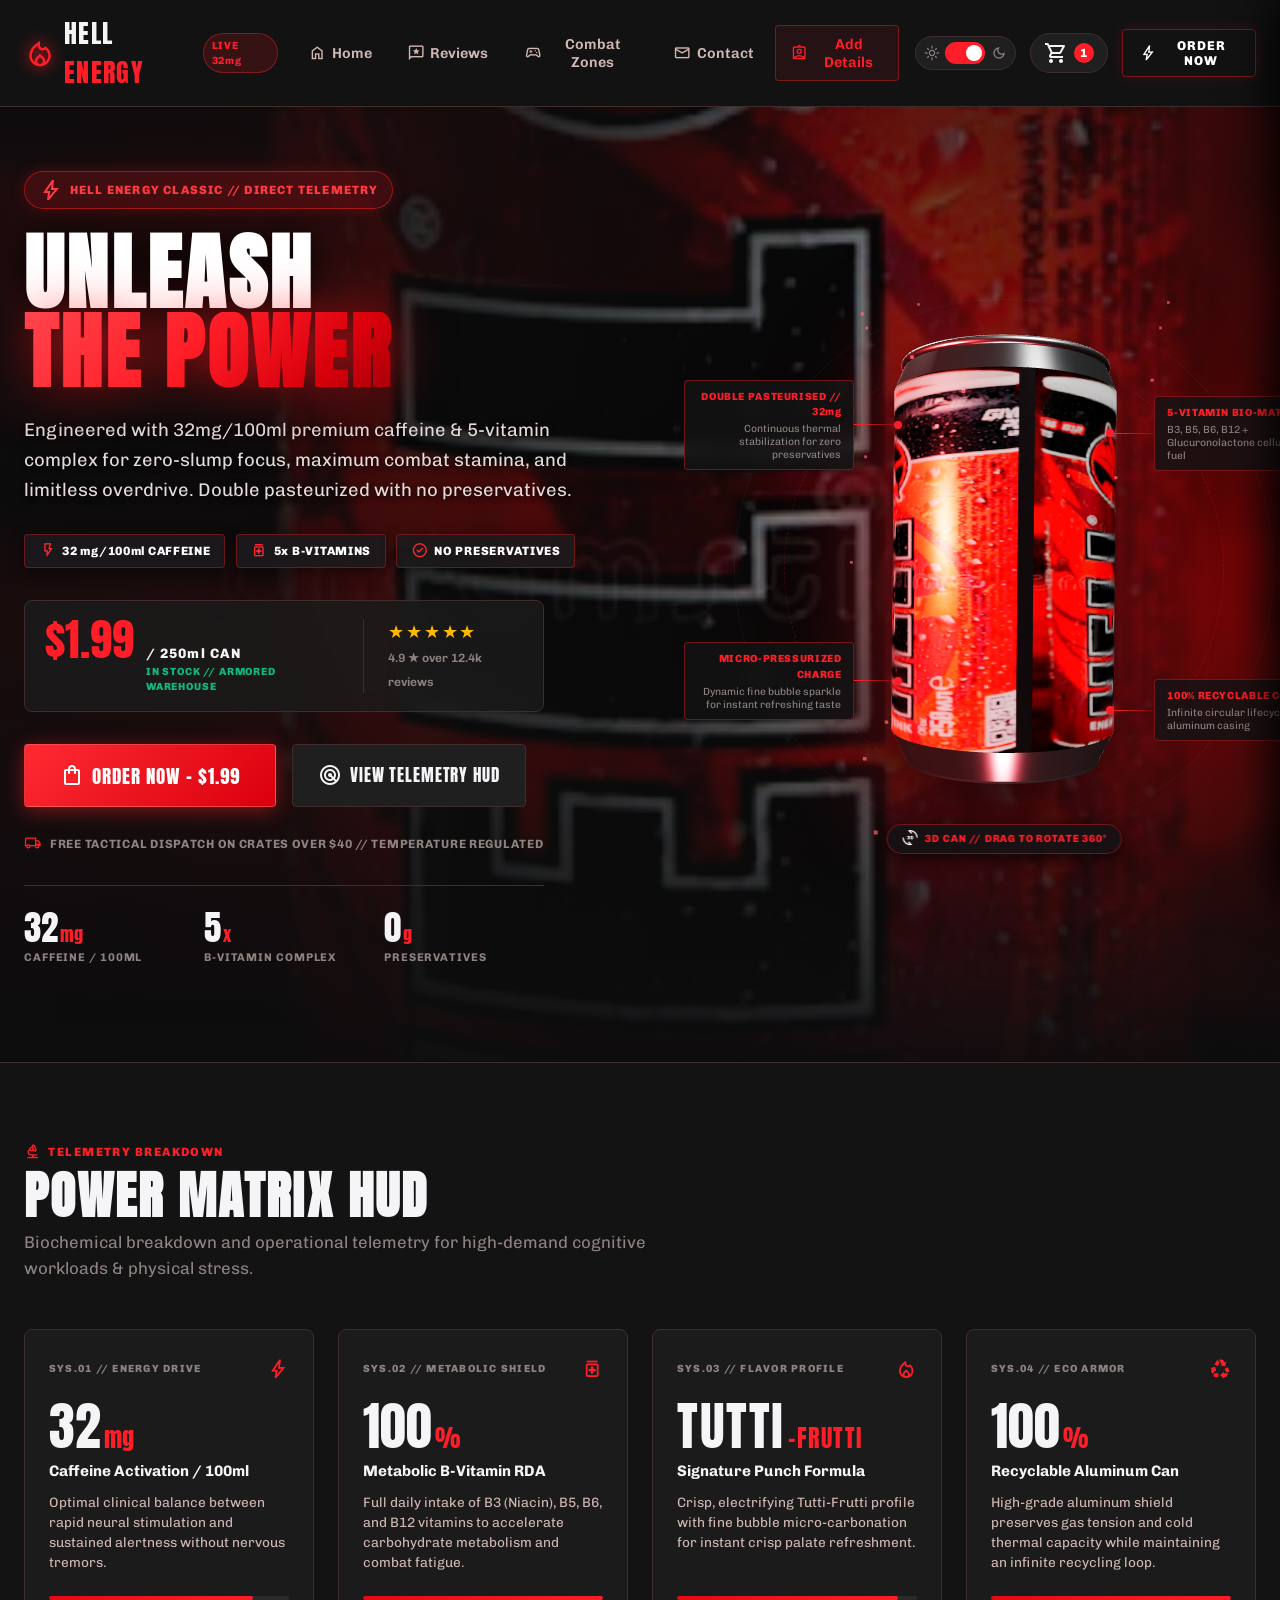
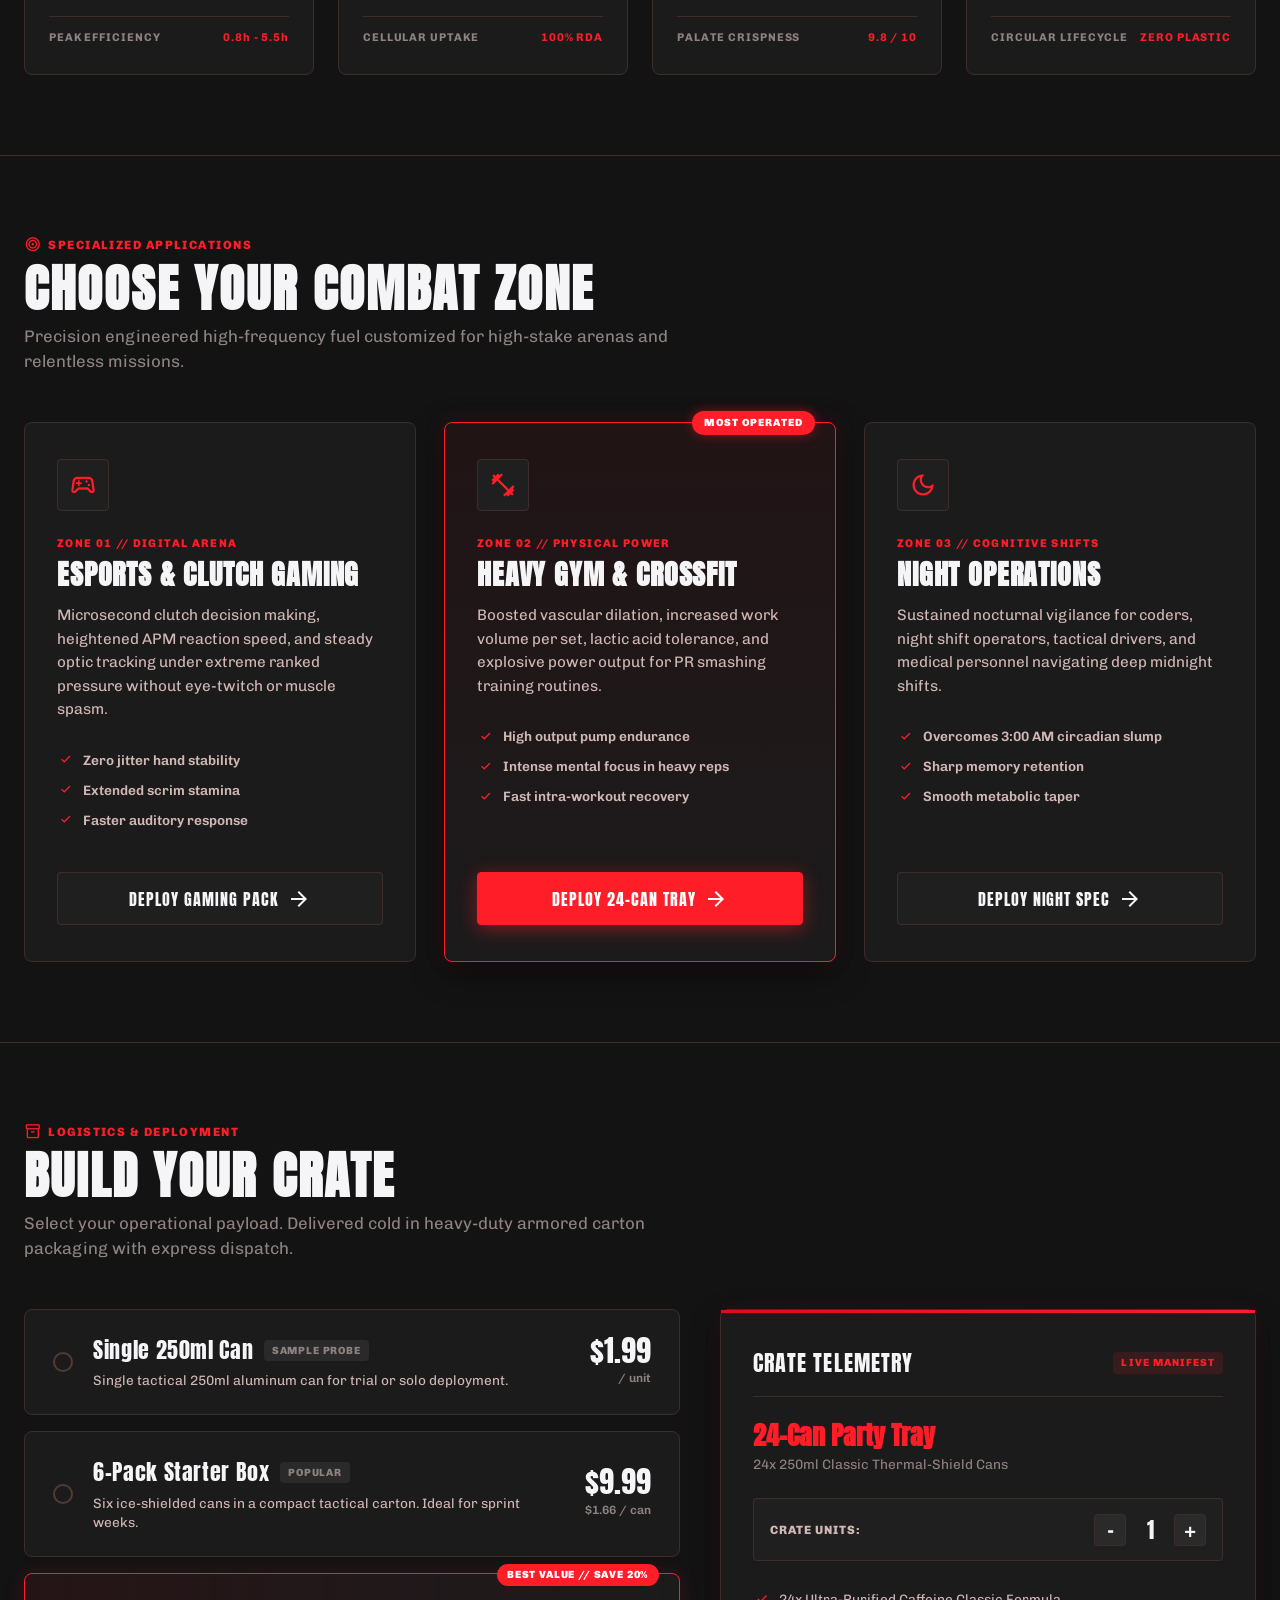
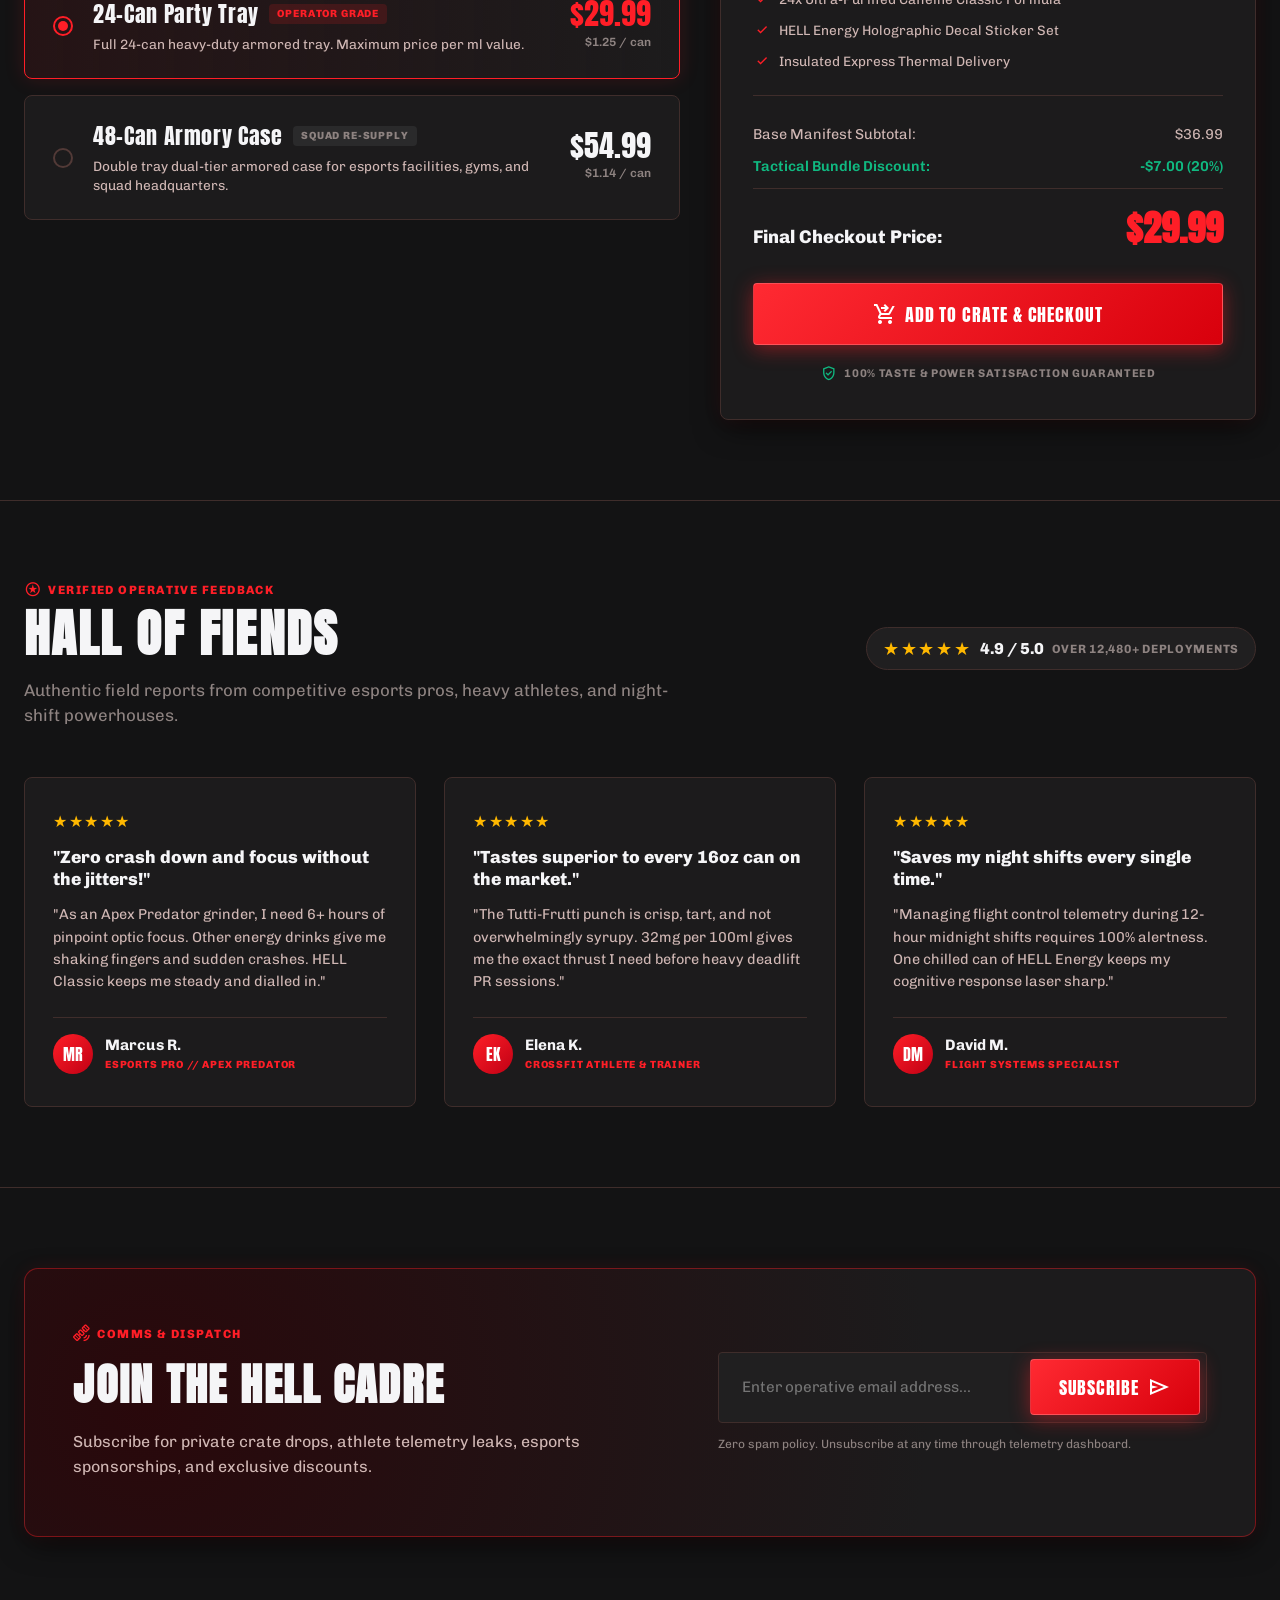
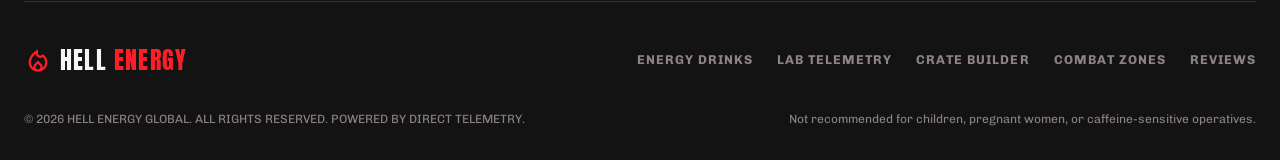
==== commit 40b1fc0e: "Enhance mobile, tablet, and multi-device responsiveness with touch controls, mobile drawer, and scro" ====
--- a/index.html
+++ b/index.html
@@ -72,9 +72,65 @@
               <span class="material-symbols-outlined">bolt</span>
               <span>ORDER NOW</span>
             </button>
+
+            <!-- Mobile Hamburger Toggle Button -->
+            <button class="mobile-menu-toggle" id="mobileMenuToggle" type="button" aria-label="Toggle navigation menu" title="Menu">
+              <span class="material-symbols-outlined menu-icon-open">menu</span>
+              <span class="material-symbols-outlined menu-icon-close">close</span>
+            </button>
           </div>
         </div>
       </header>
+
+      <!-- Mobile Off-Canvas Navigation Drawer & Backdrop -->
+      <div class="mobile-drawer-overlay" id="mobileDrawerOverlay"></div>
+      <nav class="mobile-nav-drawer" id="mobileNavDrawer" aria-label="Mobile Navigation">
+        <div class="mobile-drawer-header">
+          <div class="mobile-drawer-brand">
+            <span class="material-symbols-outlined devil-logo">local_fire_department</span>
+            <span class="brand-name">HELL <span class="accent-red">ENERGY</span></span>
+          </div>
+          <button class="mobile-drawer-close" id="mobileDrawerClose" type="button" aria-label="Close menu">
+            <span class="material-symbols-outlined">close</span>
+          </button>
+        </div>
+        <div class="mobile-drawer-links">
+          <button id="mHomeBtn" class="m-nav-link active" type="button">
+            <span class="material-symbols-outlined">home</span>
+            <span>Home</span>
+          </button>
+          <button id="mAboutBtn" class="m-nav-link" type="button">
+            <span class="material-symbols-outlined">reviews</span>
+            <span>Reviews &amp; Reports</span>
+          </button>
+          <button id="mServicesBtn" class="m-nav-link" type="button">
+            <span class="material-symbols-outlined">sports_esports</span>
+            <span>Combat Zones</span>
+          </button>
+          <button id="mCrateBtn" class="m-nav-link" type="button">
+            <span class="material-symbols-outlined">inventory_2</span>
+            <span>Crate Builder</span>
+          </button>
+          <button id="mMatrixBtn" class="m-nav-link" type="button">
+            <span class="material-symbols-outlined">biotech</span>
+            <span>Telemetry HUD</span>
+          </button>
+          <button id="mContactBtn" class="m-nav-link" type="button">
+            <span class="material-symbols-outlined">mail</span>
+            <span>Contact &amp; Comms</span>
+          </button>
+        </div>
+        <div class="mobile-drawer-actions">
+          <button id="mAddDetailsBtn" class="cta-secondary-btn m-details-btn" type="button">
+            <span class="material-symbols-outlined">assignment_ind</span>
+            <span>OPERATIVE PROFILE</span>
+          </button>
+          <a href="checkout.html" class="cta-primary-btn m-checkout-btn">
+            <span class="material-symbols-outlined">bolt</span>
+            <span>DISPATCH CHECKOUT</span>
+          </a>
+        </div>
+      </nav>
 
       <main class="page-content">
         <!-- HERO SECTION -->
--- a/style.css
+++ b/style.css
@@ -73,6 +73,8 @@
 
 html {
   scroll-behavior: smooth;
+  scroll-padding-top: 75px;
+  overflow-x: hidden;
   font-size: 16px;
 }
 
@@ -83,6 +85,8 @@
   line-height: 1.5;
   min-height: 100vh;
   overflow-x: hidden;
+  width: 100%;
+  position: relative;
   transition: background-color var(--transition-normal), color var(--transition-normal);
 }
 
@@ -1105,6 +1109,7 @@
   width: 340px;
   height: 540px;
   user-select: none;
+  touch-action: pan-y;
 }
 
 .can-3d-canvas {
@@ -1113,6 +1118,7 @@
   display: block;
   cursor: grab;
   outline: none;
+  touch-action: pan-y;
   filter: drop-shadow(0 25px 45px rgba(0, 0, 0, 0.95)) drop-shadow(0 0 35px rgba(255, 30, 39, 0.5));
   transition: transform 0.15s ease-out;
 }
@@ -2378,21 +2384,277 @@
 }
 
 /* ==========================================================================
+   MOBILE NAVIGATION DRAWER & TOGGLE COMPONENT
+   ========================================================================== */
+.mobile-menu-toggle {
+  display: none;
+  align-items: center;
+  justify-content: center;
+  width: 40px;
+  height: 40px;
+  background: var(--surface-2);
+  border: 1px solid var(--border-color);
+  border-radius: var(--radius-sm);
+  color: var(--text-primary);
+  cursor: pointer;
+  transition: all var(--transition-fast);
+  flex-shrink: 0;
+}
+
+.mobile-menu-toggle:hover {
+  border-color: var(--primary);
+  color: var(--primary);
+}
+
+.mobile-menu-toggle .menu-icon-close {
+  display: none;
+}
+
+.mobile-menu-toggle.active .menu-icon-open {
+  display: none;
+}
+
+.mobile-menu-toggle.active .menu-icon-close {
+  display: block;
+}
+
+.mobile-drawer-overlay {
+  display: none;
+  position: fixed;
+  inset: 0;
+  background: rgba(8, 8, 10, 0.82);
+  backdrop-filter: blur(8px);
+  -webkit-backdrop-filter: blur(8px);
+  z-index: 105;
+  opacity: 0;
+  pointer-events: none;
+  transition: opacity 0.3s ease;
+}
+
+.mobile-drawer-overlay.active {
+  display: block;
+  opacity: 1;
+  pointer-events: auto;
+}
+
+.mobile-nav-drawer {
+  position: fixed;
+  top: 0;
+  right: 0;
+  width: min(320px, 86vw);
+  height: 100vh;
+  height: 100dvh;
+  background: var(--surface-1);
+  border-left: 1px solid var(--border-glow);
+  box-shadow: -10px 0 40px rgba(0, 0, 0, 0.85);
+  z-index: 110;
+  display: flex;
+  flex-direction: column;
+  transform: translateX(100%);
+  transition: transform 0.32s cubic-bezier(0.16, 1, 0.3, 1);
+  overflow-y: auto;
+  -webkit-overflow-scrolling: touch;
+}
+
+.mobile-nav-drawer.active {
+  transform: translateX(0);
+}
+
+.mobile-drawer-header {
+  display: flex;
+  align-items: center;
+  justify-content: space-between;
+  padding: 1.25rem 1.25rem 1rem;
+  border-bottom: 1px solid var(--border-color);
+}
+
+.mobile-drawer-brand {
+  display: flex;
+  align-items: center;
+  gap: 0.5rem;
+  font-family: var(--font-headline);
+  font-size: 1.4rem;
+  letter-spacing: 0.05em;
+  color: var(--text-primary);
+}
+
+.mobile-drawer-close {
+  width: 36px;
+  height: 36px;
+  display: flex;
+  align-items: center;
+  justify-content: center;
+  background: var(--surface-2);
+  border: 1px solid var(--border-color);
+  border-radius: var(--radius-sm);
+  color: var(--text-muted);
+  cursor: pointer;
+  transition: all var(--transition-fast);
+}
+
+.mobile-drawer-close:hover {
+  color: var(--primary);
+  border-color: var(--primary);
+}
+
+.mobile-drawer-links {
+  display: flex;
+  flex-direction: column;
+  padding: 1rem 0.75rem;
+  gap: 0.35rem;
+  flex: 1 1 auto;
+}
+
+.m-nav-link {
+  display: flex;
+  align-items: center;
+  gap: 0.75rem;
+  padding: 0.85rem 1rem;
+  border-radius: var(--radius-sm);
+  background: transparent;
+  border: 1px solid transparent;
+  color: var(--text-secondary);
+  font-family: var(--font-body);
+  font-size: 0.95rem;
+  font-weight: 700;
+  text-align: left;
+  cursor: pointer;
+  transition: all var(--transition-fast);
+  min-height: 48px;
+}
+
+.m-nav-link .material-symbols-outlined {
+  font-size: 1.3rem;
+  color: var(--text-muted);
+  transition: color var(--transition-fast);
+}
+
+.m-nav-link:hover, .m-nav-link.active {
+  background: var(--surface-2);
+  color: #ffffff;
+  border-color: rgba(255, 30, 39, 0.3);
+}
+
+.m-nav-link.active .material-symbols-outlined,
+.m-nav-link:hover .material-symbols-outlined {
+  color: var(--primary);
+}
+
+.mobile-drawer-actions {
+  padding: 1.25rem 1rem 2rem;
+  border-top: 1px solid var(--border-color);
+  display: flex;
+  flex-direction: column;
+  gap: 0.75rem;
+  background: var(--surface-2);
+}
+
+.m-details-btn {
+  width: 100%;
+  justify-content: center;
+  font-size: 0.95rem;
+  padding: 0.85rem;
+}
+
+.m-checkout-btn {
+  width: 100%;
+  justify-content: center;
+  font-size: 0.95rem;
+  padding: 0.85rem;
+}
+
+/* ==========================================================================
    RESPONSIVE DESIGN (Desktop, Tablet, Mobile)
    ========================================================================== */
 
-/* Tablet (max-width: 1024px) */
-@media (max-width: 1024px) {
+/* ==========================================================================
+   HEADER SCROLLED ELEVATION & TACTILE INTERACTIONS
+   ========================================================================== */
+.main-header.header-scrolled {
+  background: rgba(13, 13, 14, 0.96);
+  box-shadow: 0 4px 20px rgba(0, 0, 0, 0.6), 0 0 15px rgba(255, 30, 39, 0.12);
+  border-bottom-color: rgba(255, 30, 39, 0.25);
+}
+
+body.light-mode .main-header.header-scrolled {
+  background: rgba(247, 247, 249, 0.97);
+  box-shadow: 0 4px 20px rgba(0, 0, 0, 0.08);
+}
+
+/* Touch micro-interactions */
+.cta-primary-btn:active:not(:disabled),
+.cta-secondary-btn:active,
+.m-crate-btn:active,
+.step-btn:active,
+.combat-card-btn:active,
+.cart-pill-btn:active,
+.mobile-menu-toggle:active {
+  transform: scale(0.97);
+  transition: transform 0.1s ease;
+}
+
+/* ==========================================================================
+   RESPONSIVE DESIGN (Laptop, Tablet, Mobile, Small Phone)
+   ========================================================================== */
+
+/* Laptops & Medium Screens (993px to 1200px) */
+@media (min-width: 993px) and (max-width: 1200px) {
+  .header-container {
+    padding: 0.65rem 1rem;
+    gap: 0.75rem;
+  }
+
+  .brand-name {
+    font-size: 1.4rem;
+  }
+
+  .telemetry-pill {
+    display: none;
+  }
+
+  .nav-links {
+    gap: 0.25rem;
+  }
+
+  .nav-link {
+    font-size: 0.82rem;
+    padding: 0.45rem 0.65rem;
+  }
+
+  .cta-header-btn {
+    padding: 0.65rem 1.15rem;
+    font-size: 0.95rem;
+  }
+}
+
+/* Tablet & iPad Landscape/Portrait (max-width: 992px) */
+@media (max-width: 992px) {
+  .nav-links {
+    display: none; /* Switch to tactical slide-out drawer on tablets */
+  }
+
+  .mobile-menu-toggle {
+    display: inline-flex;
+  }
+
+  .mobile-drawer-overlay {
+    display: block;
+  }
+
   .hero-container {
     grid-template-columns: 1fr;
-    gap: 3rem;
+    gap: 2.5rem;
+    text-align: center;
   }
 
   .hero-text-content {
-    text-align: center;
+    display: flex;
+    flex-direction: column;
+    align-items: center;
   }
 
   .hero-description {
+    max-width: 580px;
     margin-left: auto;
     margin-right: auto;
   }
@@ -2429,75 +2691,495 @@
   }
 }
 
-/* Mobile (max-width: 768px) */
+/* Mobile Devices & Small Tablets (max-width: 768px) */
 @media (max-width: 768px) {
+  html, body {
+    overflow-x: hidden;
+    width: 100%;
+  }
+
+  html {
+    scroll-padding-top: 65px;
+  }
+
   .header-container {
-    padding: 0.75rem 1rem;
-  }
-
-  .nav-links {
-    display: none; /* Collapsed on mobile; primary actions remain */
+    padding: 0.65rem 1rem;
+    gap: 0.5rem;
+  }
+
+  .brand-name {
+    font-size: 1.35rem;
+  }
+
+  .devil-logo {
+    font-size: 1.75rem;
+  }
+
+  .section-container {
+    padding: 2.75rem 1rem;
+  }
+
+  .section-header-block {
+    margin-bottom: 1.75rem;
+  }
+
+  .section-title {
+    font-size: clamp(1.85rem, 6.5vw, 2.6rem);
+  }
+
+  .section-subtitle {
+    font-size: 0.9rem;
+    line-height: 1.5;
   }
 
   .hero-section {
-    padding: 2.5rem 1rem 5rem;
+    padding: 2rem 1rem 3.5rem;
   }
 
   .hero-title {
-    font-size: 3.2rem;
-  }
-
-  .hero-can-img {
-    width: 220px;
-  }
-
-  .can-image-container {
-    width: 280px;
-    height: 440px;
-    margin: 0 auto;
-  }
-
-  .hud-pointer {
-    display: none; /* Cleaner mobile presentation */
-  }
-
-  .matrix-grid {
-    grid-template-columns: 1fr;
-  }
-
-  .form-row-2 {
-    grid-template-columns: 1fr;
-  }
-
-  .mobile-bottom-bar {
-    display: flex;
-  }
-
-  body {
-    padding-bottom: 70px; /* Offset for docked bottom bar */
+    font-size: clamp(2.2rem, 8.8vw, 3.4rem);
+    line-height: 1.05;
+  }
+
+  .hero-description {
+    font-size: 0.95rem;
+    line-height: 1.55;
+    padding: 0;
+  }
+
+  .hero-action-buttons {
+    flex-direction: column;
+    width: 100%;
+    max-width: 380px;
+    gap: 0.75rem;
+  }
+
+  .hero-action-buttons .cta-primary-btn,
+  .hero-action-buttons .cta-secondary-btn {
+    width: 100%;
+    justify-content: center;
+    padding: 0.95rem 1.25rem;
+    font-size: 1.05rem;
   }
 
   .hero-pricing-box {
+    width: 100%;
+    max-width: 380px;
     flex-direction: column;
-    gap: 1rem;
+    gap: 0.75rem;
     text-align: center;
+    padding: 1rem 1.25rem;
   }
 
   .hero-rating-box {
     border-left: none;
     border-top: 1px solid var(--border-color);
     padding-left: 0;
-    padding-top: 0.75rem;
+    padding-top: 0.65rem;
+  }
+
+  .tactical-banner {
+    max-width: 380px;
+    width: 100%;
+    font-size: 0.7rem;
+    padding: 0.5rem 0.75rem;
+    text-align: center;
+  }
+
+  .hero-stat-row {
+    display: grid;
+    grid-template-columns: repeat(3, 1fr);
+    gap: 0.5rem;
+    max-width: 380px;
+    width: 100%;
+  }
+
+  .hero-stat-card {
+    padding: 0.75rem 0.35rem;
+  }
+
+  .stat-number {
+    font-size: 1.5rem;
+  }
+
+  .stat-label {
+    font-size: 0.55rem;
+  }
+
+  .hero-visual-wrapper {
+    position: relative;
+    width: 100%;
+    max-width: 320px;
+    margin: 1.5rem auto 0;
+    display: flex;
+    justify-content: center;
+  }
+
+  .hero-can-img {
+    width: 200px;
+  }
+
+  .can-image-container {
+    width: min(280px, 80vw);
+    height: 400px;
+    margin: 0 auto;
+    touch-action: pan-y;
+  }
+
+  .can-3d-canvas {
+    touch-action: pan-y;
+  }
+
+  .concentric-ring.ring-1 {
+    width: 260px;
+    height: 260px;
+  }
+
+  .concentric-ring.ring-2 {
+    width: 300px;
+    height: 300px;
+  }
+
+  .hero-bg-glow {
+    width: 280px;
+    height: 280px;
+    right: 5%;
+    top: 10%;
+  }
+
+  .hud-pointer {
+    display: none; /* Cleaner presentation without edge clipping */
+  }
+
+  .matrix-grid {
+    grid-template-columns: 1fr;
+    gap: 1rem;
+  }
+
+  .matrix-card {
+    padding: 1.35rem 1.15rem;
+  }
+
+  .matrix-metric-val {
+    font-size: clamp(2.2rem, 8vw, 2.8rem);
+  }
+
+  .combat-grid {
+    grid-template-columns: 1fr;
+    gap: 1.25rem;
+    padding: 0;
+  }
+
+  .combat-card {
+    padding: 1.5rem 1.25rem;
+  }
+
+  .combat-card-btn {
+    width: 100%;
+    justify-content: center;
+  }
+
+  .crate-layout-grid {
+    grid-template-columns: 1fr;
+    gap: 1.5rem;
+  }
+
+  .crate-summary-hud {
+    padding: 1.35rem 1.15rem;
+  }
+
+  .checkout-btn {
+    width: 100%;
+    padding: 1rem;
+    font-size: 1.05rem;
+  }
+
+  .mobile-bottom-bar {
+    display: flex;
+    padding: 0.75rem 1rem calc(0.75rem + env(safe-area-inset-bottom, 0px));
+  }
+
+  body {
+    padding-bottom: calc(82px + env(safe-area-inset-bottom, 0px)); /* Offset for docked bottom bar + safe area */
   }
 
   .pack-option-card {
     grid-template-columns: auto 1fr;
-    gap: 1rem;
+    gap: 0.85rem;
+    padding: 1.15rem 1rem;
   }
 
   .pack-pricing {
     grid-column: 2;
     text-align: left;
-    margin-top: 0.5rem;
+    margin-top: 0.35rem;
+  }
+
+  .title-with-rating-row {
+    flex-direction: column;
+    align-items: flex-start;
+    gap: 0.75rem;
+  }
+
+  .overall-rating-pill {
+    flex-wrap: wrap;
+    gap: 0.4rem;
+  }
+
+  .contact-box {
+    padding: 1.75rem 1.25rem;
+  }
+
+  .site-footer {
+    padding: 2.5rem 1rem 1.5rem;
+  }
+
+  .footer-top {
+    flex-direction: column;
+    gap: 1.25rem;
+    text-align: center;
+  }
+
+  .footer-links {
+    flex-wrap: wrap;
+    justify-content: center;
+    gap: 0.75rem 1rem;
+  }
+
+  .footer-bottom {
+    flex-direction: column;
+    gap: 0.5rem;
+    text-align: center;
+  }
+
+  /* Details modal phone responsiveness */
+  .details-form-modal {
+    width: min(94vw, 520px);
+    max-height: 90vh;
+    max-height: 90dvh;
+    display: flex;
+    flex-direction: column;
+    top: 50%;
+    left: 50%;
+    transform: translate(-50%, -50%);
+  }
+
+  .modal-header {
+    padding: 1rem 1.25rem;
+    flex-shrink: 0;
+  }
+
+  .modal-title {
+    font-size: 1.2rem;
+  }
+
+  .modal-subtitle {
+    font-size: 0.68rem;
+  }
+
+  .modal-body {
+    padding: 1.15rem;
+    flex: 1 1 auto;
+    overflow-y: auto;
+    -webkit-overflow-scrolling: touch;
+    max-height: none;
+  }
+
+  .form-row-2 {
+    grid-template-columns: 1fr;
+    gap: 0.85rem;
+  }
+
+  .modal-footer {
+    padding: 1rem 1.15rem;
+    flex-shrink: 0;
+    flex-direction: column;
+    gap: 0.6rem;
+  }
+
+  .modal-footer button {
+    width: 100%;
+    justify-content: center;
+    padding: 0.85rem;
+  }
+
+  .popup {
+    left: 12px;
+    right: 12px;
+    top: 12px;
+    width: auto;
+    text-align: center;
+    font-size: 0.85rem;
+    padding: 0.75rem 1rem;
+  }
+}
+
+/* Compact Phones (max-width: 480px) */
+@media (max-width: 480px) {
+  .header-container {
+    padding: 0.5rem 0.75rem;
+  }
+
+  .telemetry-pill {
+    display: none; /* Conserve header space on compact phones */
+  }
+
+  .brand-name {
+    font-size: 1.2rem;
+  }
+
+  .header-actions {
+    gap: 0.4rem;
+  }
+
+  .cta-header-btn {
+    padding: 0.45rem 0.65rem;
+    font-size: 0.8rem;
+  }
+
+  .cta-header-btn span:not(.material-symbols-outlined) {
+    display: none; /* Keep icon only for compact header */
+  }
+
+  .theme-switch-wrapper {
+    padding: 0.2rem 0.35rem;
+  }
+
+  .theme-toggle {
+    width: 30px;
+    height: 18px;
+  }
+
+  .slider::before {
+    height: 12px;
+    width: 12px;
+    left: 3px;
+    bottom: 3px;
+  }
+
+  .theme-toggle input:checked + .slider::before {
+    transform: translateX(12px);
+  }
+
+  .theme-icon {
+    font-size: 0.82rem;
+  }
+
+  .theme-icon.light-icon {
+    display: none;
+  }
+
+  .cart-pill-btn {
+    padding: 0.38rem 0.6rem;
+  }
+
+  .hero-section {
+    padding: 1.5rem 0.75rem 3rem;
+  }
+
+  .hero-badge {
+    font-size: 0.62rem;
+    padding: 0.35rem 0.55rem;
+  }
+
+  .hero-title {
+    font-size: clamp(2rem, 9.5vw, 2.5rem);
+  }
+
+  .hero-pill-badges {
+    gap: 0.3rem;
+  }
+
+  .pill-badge {
+    font-size: 0.62rem;
+    padding: 0.3rem 0.5rem;
+  }
+
+  .tactical-banner {
+    font-size: 0.65rem;
+    padding: 0.45rem 0.6rem;
+  }
+
+  .hero-stat-row {
+    gap: 0.3rem;
+  }
+
+  .hero-stat-card {
+    padding: 0.55rem 0.2rem;
+  }
+
+  .stat-number {
+    font-size: 1.35rem;
+  }
+
+  .stat-label {
+    font-size: 0.5rem;
+    letter-spacing: 0.03em;
+  }
+
+  .can-image-container {
+    width: min(240px, 78vw);
+    height: 350px;
+  }
+
+  .can-3d-hint {
+    font-size: 0.55rem;
+    padding: 0.25rem 0.55rem;
+  }
+
+  .pack-option-card {
+    display: flex;
+    flex-direction: column;
+    gap: 0.6rem;
+  }
+
+  .pack-name-row {
+    flex-wrap: wrap;
+    gap: 0.35rem;
+  }
+
+  .pack-details {
+    width: 100%;
+  }
+
+  .pack-pricing {
+    display: flex;
+    align-items: baseline;
+    justify-content: space-between;
+    width: 100%;
+    border-top: 1px solid rgba(255, 255, 255, 0.08);
+    padding-top: 0.5rem;
+    margin-top: 0.25rem;
+  }
+
+  .tactical-input-group {
+    flex-direction: column;
+    background: transparent;
+    border: none;
+    padding: 0;
+    gap: 0.6rem;
+  }
+
+  .tactical-input-group input {
+    width: 100%;
+    background: var(--surface-2);
+    border: 1px solid var(--border-color);
+    border-radius: var(--radius-sm);
+    padding: 0.85rem 1rem;
+  }
+
+  .tactical-input-group button {
+    width: 100%;
+    justify-content: center;
+    padding: 0.85rem;
+  }
+
+  .mobile-bar-price .m-price {
+    font-size: 1.4rem;
+  }
+
+  .m-crate-btn {
+    padding: 0.6rem 0.95rem;
+    font-size: 0.88rem;
   }
 }
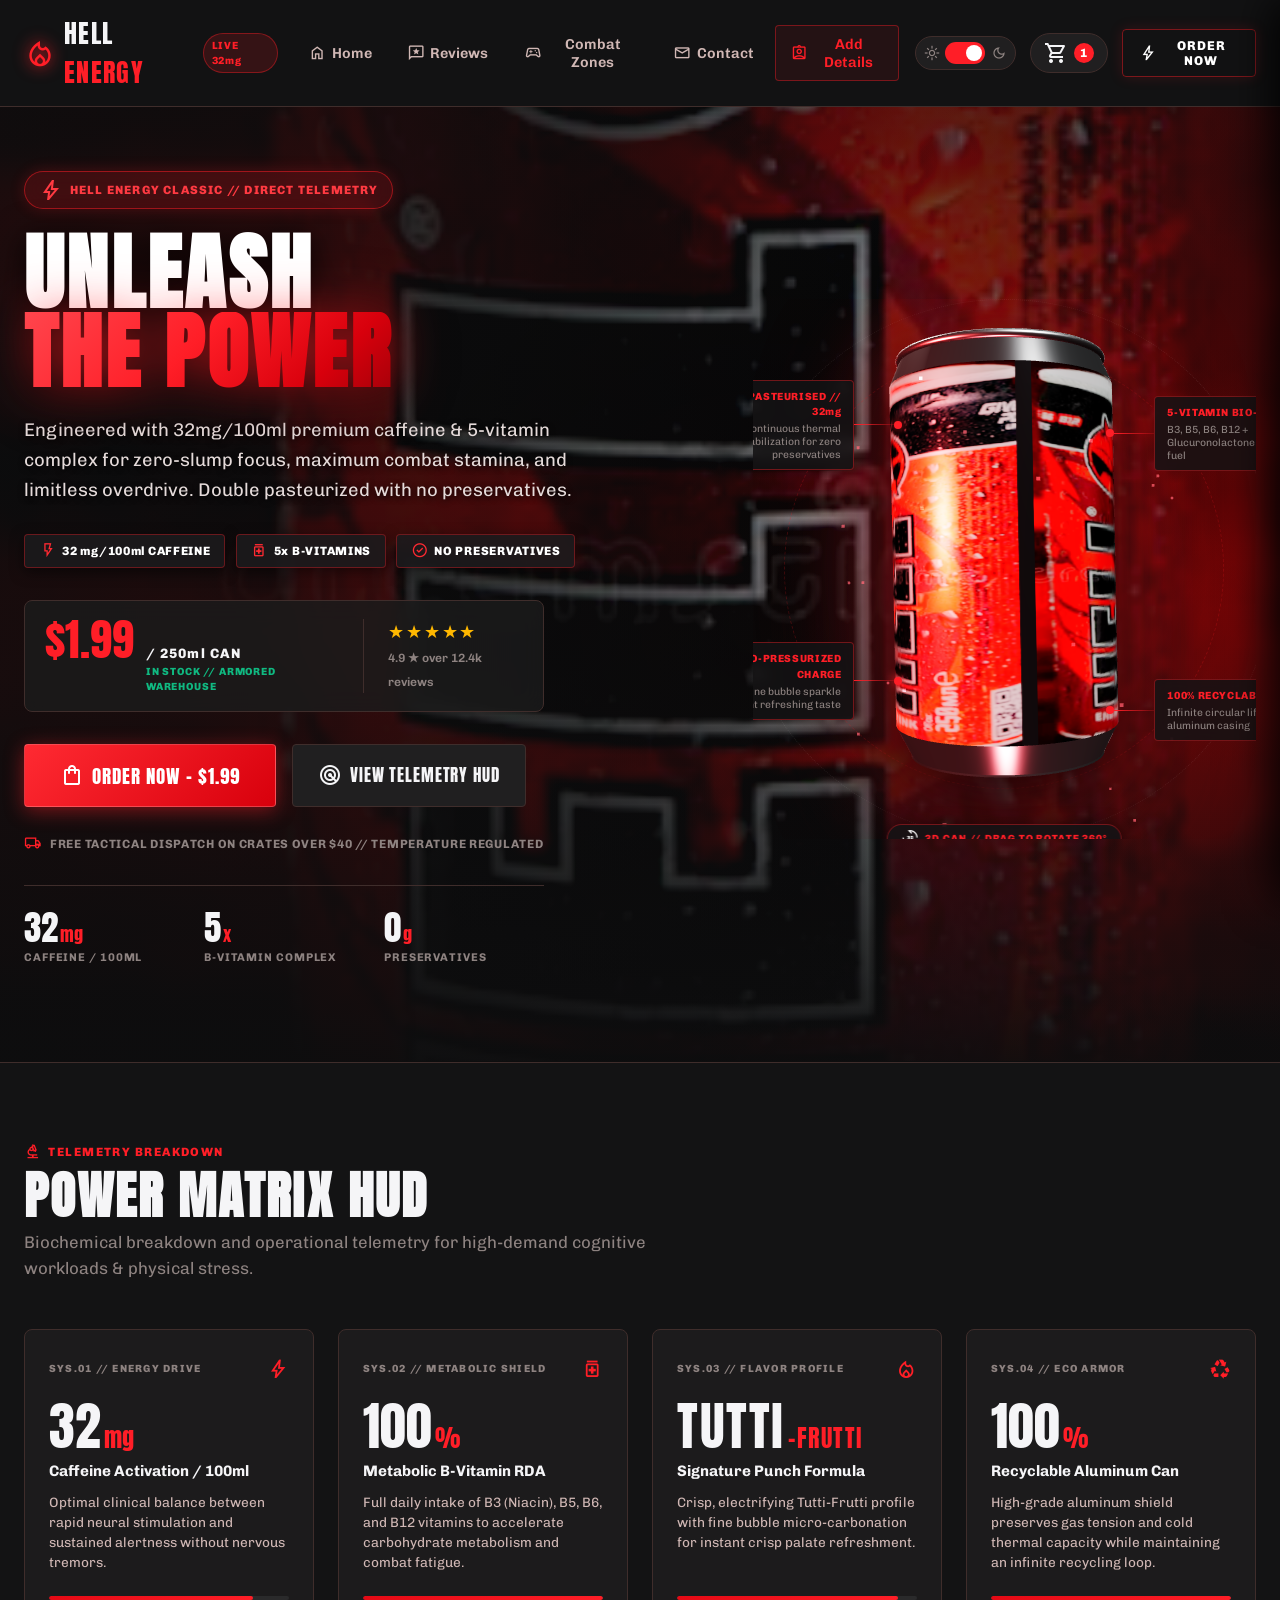
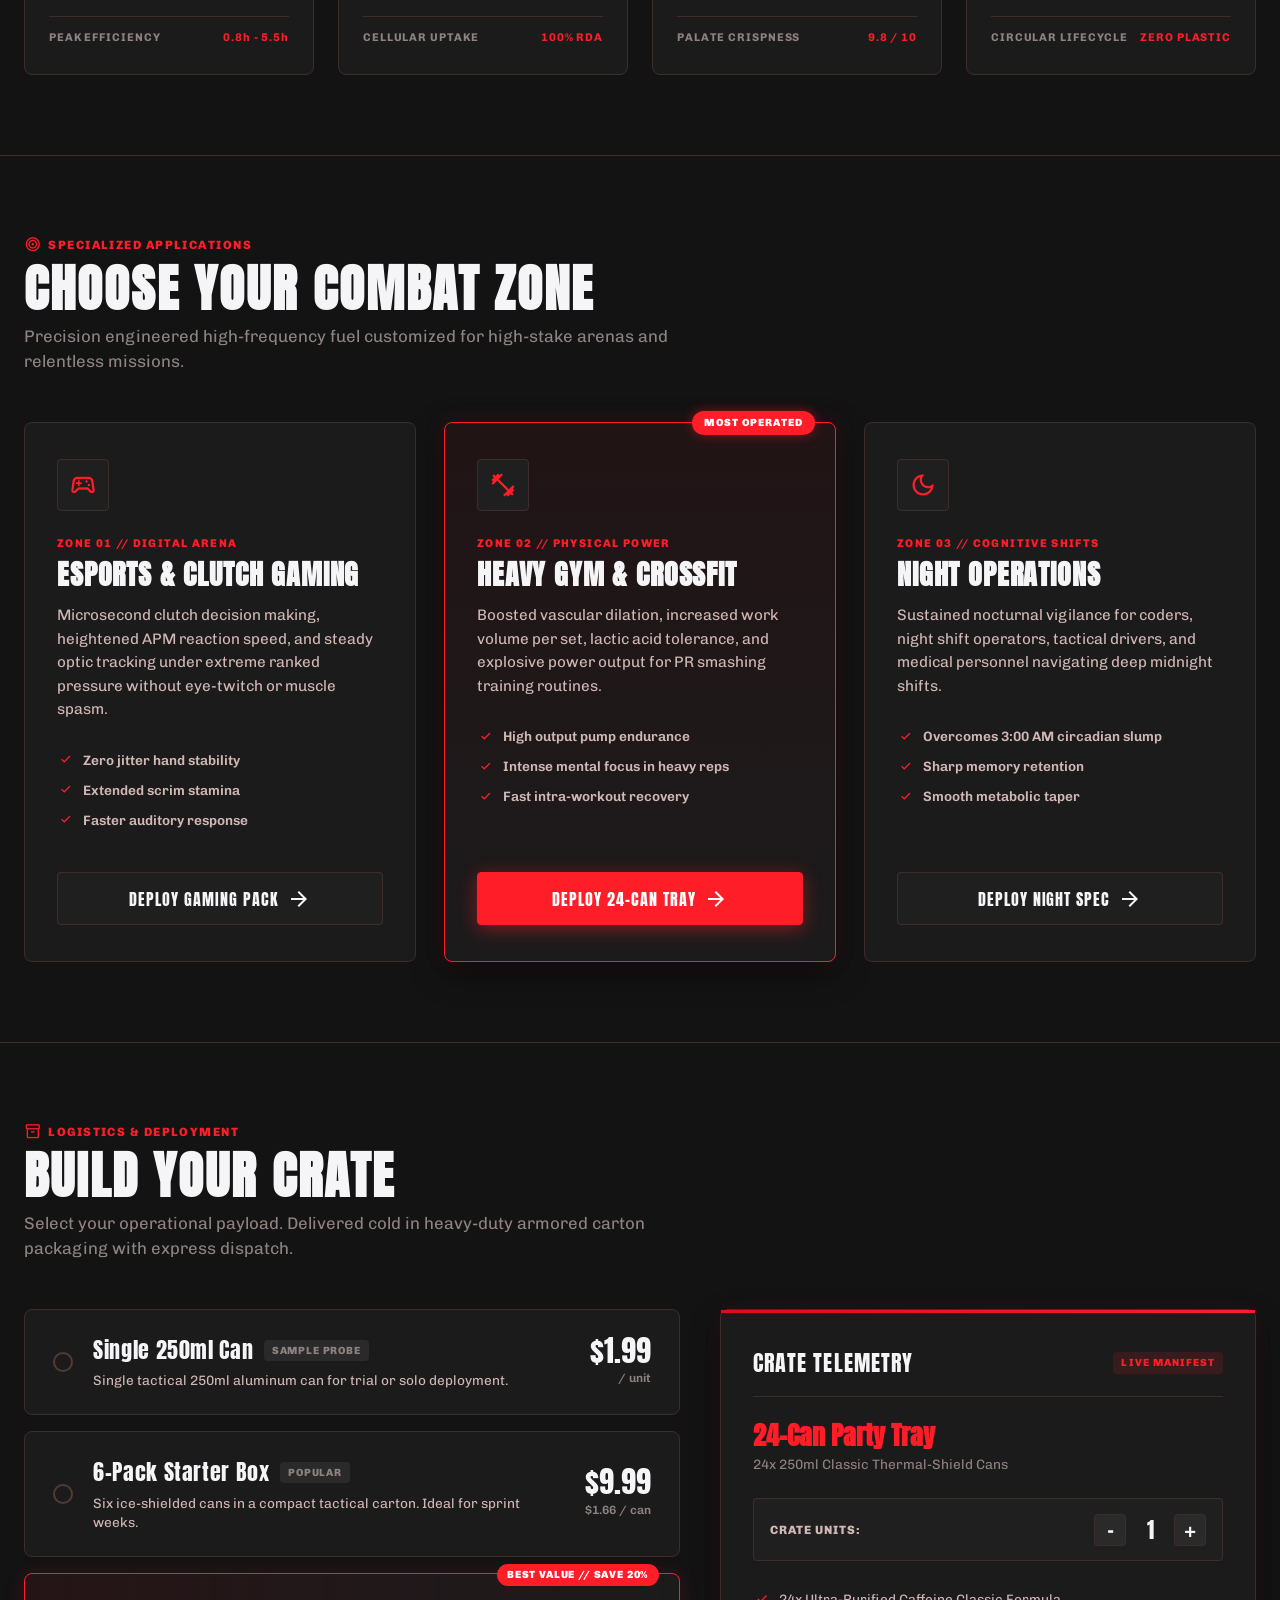
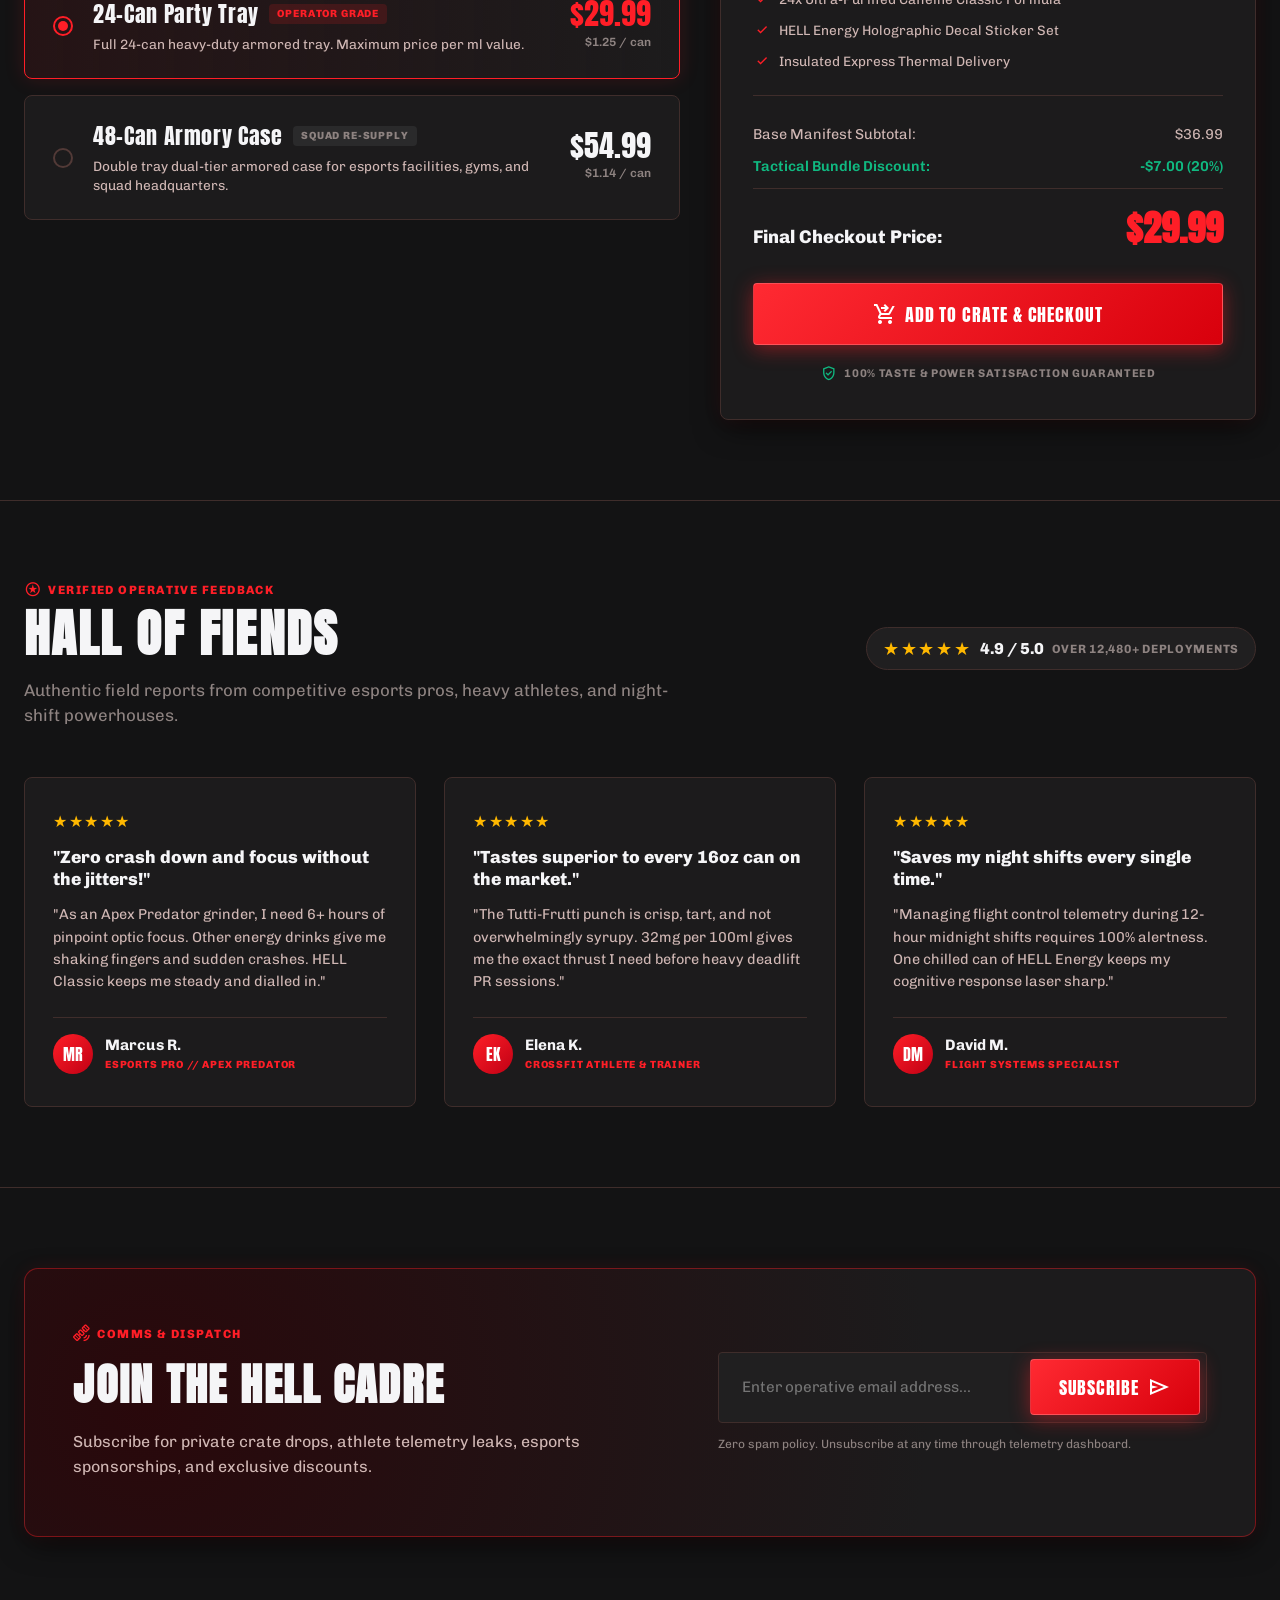
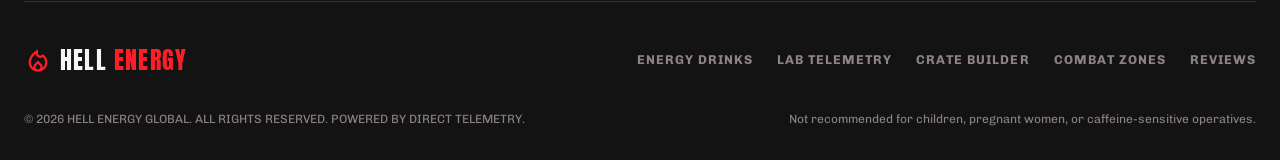
==== commit e2e0d0eb: "Fix Android zoom and phone viewport overflow: center rings, clean mobile header, and add cache-buste" ====
--- a/index.html
+++ b/index.html
@@ -2,7 +2,7 @@
 <html lang="en" class="dark-mode">
   <head>
     <meta charset="UTF-8" />
-    <meta name="viewport" content="width=device-width, initial-scale=1.0" />
+    <meta name="viewport" content="width=device-width, initial-scale=1.0, maximum-scale=5.0, viewport-fit=cover" />
     <title>HELL ENERGY // Unleash The Power Telemetry</title>
     <!-- Fonts: Anton for heavy headlines, Chivo for precision HUD typography -->
     <link rel="preconnect" href="https://fonts.googleapis.com" />
@@ -10,7 +10,7 @@
     <link href="https://fonts.googleapis.com/css2?family=Anton&family=Chivo:ital,wght@0,300;0,400;0,600;0,700;0,800;0,900;1,700&display=swap" rel="stylesheet" />
     <!-- Material Symbols Outlined -->
     <link href="https://fonts.googleapis.com/css2?family=Material+Symbols+Outlined:wght,FILL@100..700,0..1&display=swap" rel="stylesheet" />
-    <link rel="stylesheet" href="style.css" />
+    <link rel="stylesheet" href="style.css?v=3.5" />
     <!-- Three.js 3D WebGL Library for interactive 3D moving can -->
     <script src="assets/three.min.js"></script>
   </head>
@@ -834,6 +834,6 @@
     <!-- POPUP NOTIFICATION (Preserving #popup) -->
     <div id="popup" class="popup"></div>
 
-    <script src="script.js"></script>
+    <script src="script.js?v=3.5"></script>
   </body>
 </html>
--- a/style.css
+++ b/style.css
@@ -1051,10 +1051,14 @@
   align-items: center;
   justify-content: center;
   min-height: 520px;
+  overflow: hidden;
 }
 
 .can-glow-aura {
   position: absolute;
+  top: 50%;
+  left: 50%;
+  transform: translate(-50%, -50%);
   width: 380px;
   height: 500px;
   background: radial-gradient(circle, rgba(255, 30, 39, 0.18) 0%, rgba(200, 0, 10, 0.05) 50%, transparent 75%);
@@ -1064,12 +1068,15 @@
 }
 
 @keyframes breatheGlow {
-  0% { transform: scale(0.95); opacity: 0.7; }
-  100% { transform: scale(1.1); opacity: 1; }
+  0% { transform: translate(-50%, -50%) scale(0.95); opacity: 0.7; }
+  100% { transform: translate(-50%, -50%) scale(1.1); opacity: 1; }
 }
 
 .concentric-ring {
   position: absolute;
+  top: 50%;
+  left: 50%;
+  transform: translate(-50%, -50%);
   border-radius: 50%;
   border: 1px dashed rgba(255, 30, 39, 0.2);
   z-index: 1;
@@ -1091,13 +1098,13 @@
 }
 
 @keyframes rotateRing {
-  from { transform: rotate(0deg); }
-  to { transform: rotate(360deg); }
+  from { transform: translate(-50%, -50%) rotate(0deg); }
+  to { transform: translate(-50%, -50%) rotate(360deg); }
 }
 
 @keyframes rotateRingRev {
-  from { transform: rotate(360deg); }
-  to { transform: rotate(0deg); }
+  from { transform: translate(-50%, -50%) rotate(360deg); }
+  to { transform: translate(-50%, -50%) rotate(0deg); }
 }
 
 .can-image-container {
@@ -2703,20 +2710,33 @@
   }
 
   .header-container {
-    padding: 0.65rem 1rem;
+    padding: 0.65rem 0.85rem;
     gap: 0.5rem;
+    width: 100%;
+    max-width: 100%;
+  }
+
+  .cta-header-btn {
+    display: none !important; /* Hide order now in mobile header; bottom docked bar already provides quick access */
+  }
+
+  .telemetry-pill {
+    display: none !important; /* Conceal telemetry pill on mobile for optimal header breathing room */
   }
 
   .brand-name {
-    font-size: 1.35rem;
+    font-size: 1.3rem;
+    white-space: nowrap;
   }
 
   .devil-logo {
-    font-size: 1.75rem;
+    font-size: 1.65rem;
   }
 
   .section-container {
     padding: 2.75rem 1rem;
+    width: 100%;
+    max-width: 100%;
   }
 
   .section-header-block {
@@ -2725,6 +2745,7 @@
 
   .section-title {
     font-size: clamp(1.85rem, 6.5vw, 2.6rem);
+    word-break: break-word;
   }
 
   .section-subtitle {
@@ -2734,23 +2755,41 @@
 
   .hero-section {
     padding: 2rem 1rem 3.5rem;
+    width: 100%;
+    max-width: 100%;
+  }
+
+  .hero-container {
+    width: 100%;
+    max-width: 100%;
+    padding: 0;
+    gap: 2rem;
+  }
+
+  .hero-text-content {
+    width: 100%;
+    max-width: 100%;
+    padding: 0;
   }
 
   .hero-title {
     font-size: clamp(2.2rem, 8.8vw, 3.4rem);
     line-height: 1.05;
+    word-break: break-word;
+    overflow-wrap: break-word;
   }
 
   .hero-description {
     font-size: 0.95rem;
     line-height: 1.55;
     padding: 0;
+    max-width: 100%;
   }
 
   .hero-action-buttons {
     flex-direction: column;
     width: 100%;
-    max-width: 380px;
+    max-width: 100%;
     gap: 0.75rem;
   }
 
@@ -2764,11 +2803,11 @@
 
   .hero-pricing-box {
     width: 100%;
-    max-width: 380px;
+    max-width: 100%;
     flex-direction: column;
     gap: 0.75rem;
     text-align: center;
-    padding: 1rem 1.25rem;
+    padding: 1rem 0.85rem;
   }
 
   .hero-rating-box {
@@ -2779,40 +2818,48 @@
   }
 
   .tactical-banner {
-    max-width: 380px;
+    max-width: 100%;
     width: 100%;
     font-size: 0.7rem;
-    padding: 0.5rem 0.75rem;
+    padding: 0.5rem 0.65rem;
     text-align: center;
+    flex-wrap: wrap;
+    justify-content: center;
   }
 
   .hero-stat-row {
     display: grid;
     grid-template-columns: repeat(3, 1fr);
-    gap: 0.5rem;
-    max-width: 380px;
+    gap: 0.35rem;
+    max-width: 100%;
     width: 100%;
+    padding: 1rem 0 0;
   }
 
   .hero-stat-card {
-    padding: 0.75rem 0.35rem;
+    padding: 0.6rem 0.2rem;
+    min-width: 0;
+    text-align: center;
   }
 
   .stat-number {
-    font-size: 1.5rem;
+    font-size: 1.4rem;
   }
 
   .stat-label {
-    font-size: 0.55rem;
+    font-size: 0.52rem;
+    letter-spacing: 0.03em;
   }
 
   .hero-visual-wrapper {
     position: relative;
     width: 100%;
-    max-width: 320px;
-    margin: 1.5rem auto 0;
+    max-width: 100%;
+    margin: 1rem auto 0;
     display: flex;
     justify-content: center;
+    overflow: hidden;
+    min-height: 400px;
   }
 
   .hero-can-img {
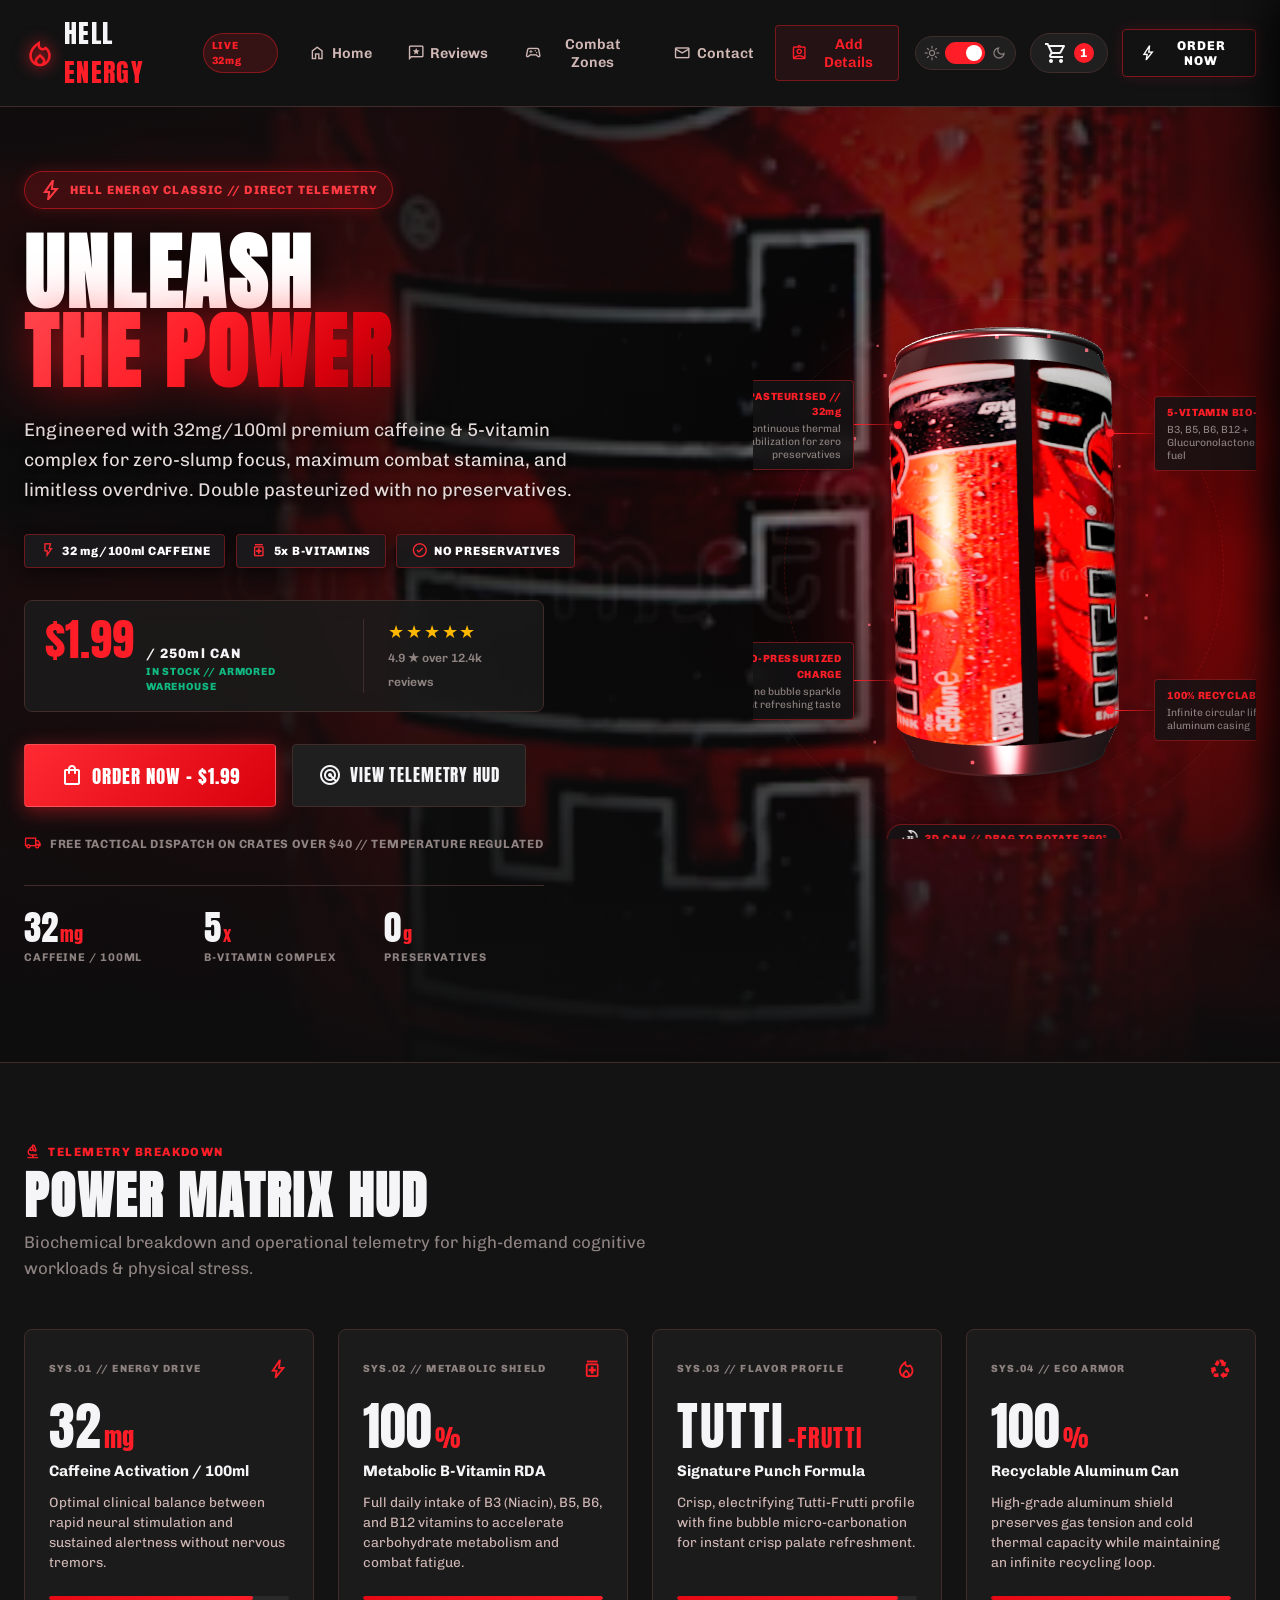
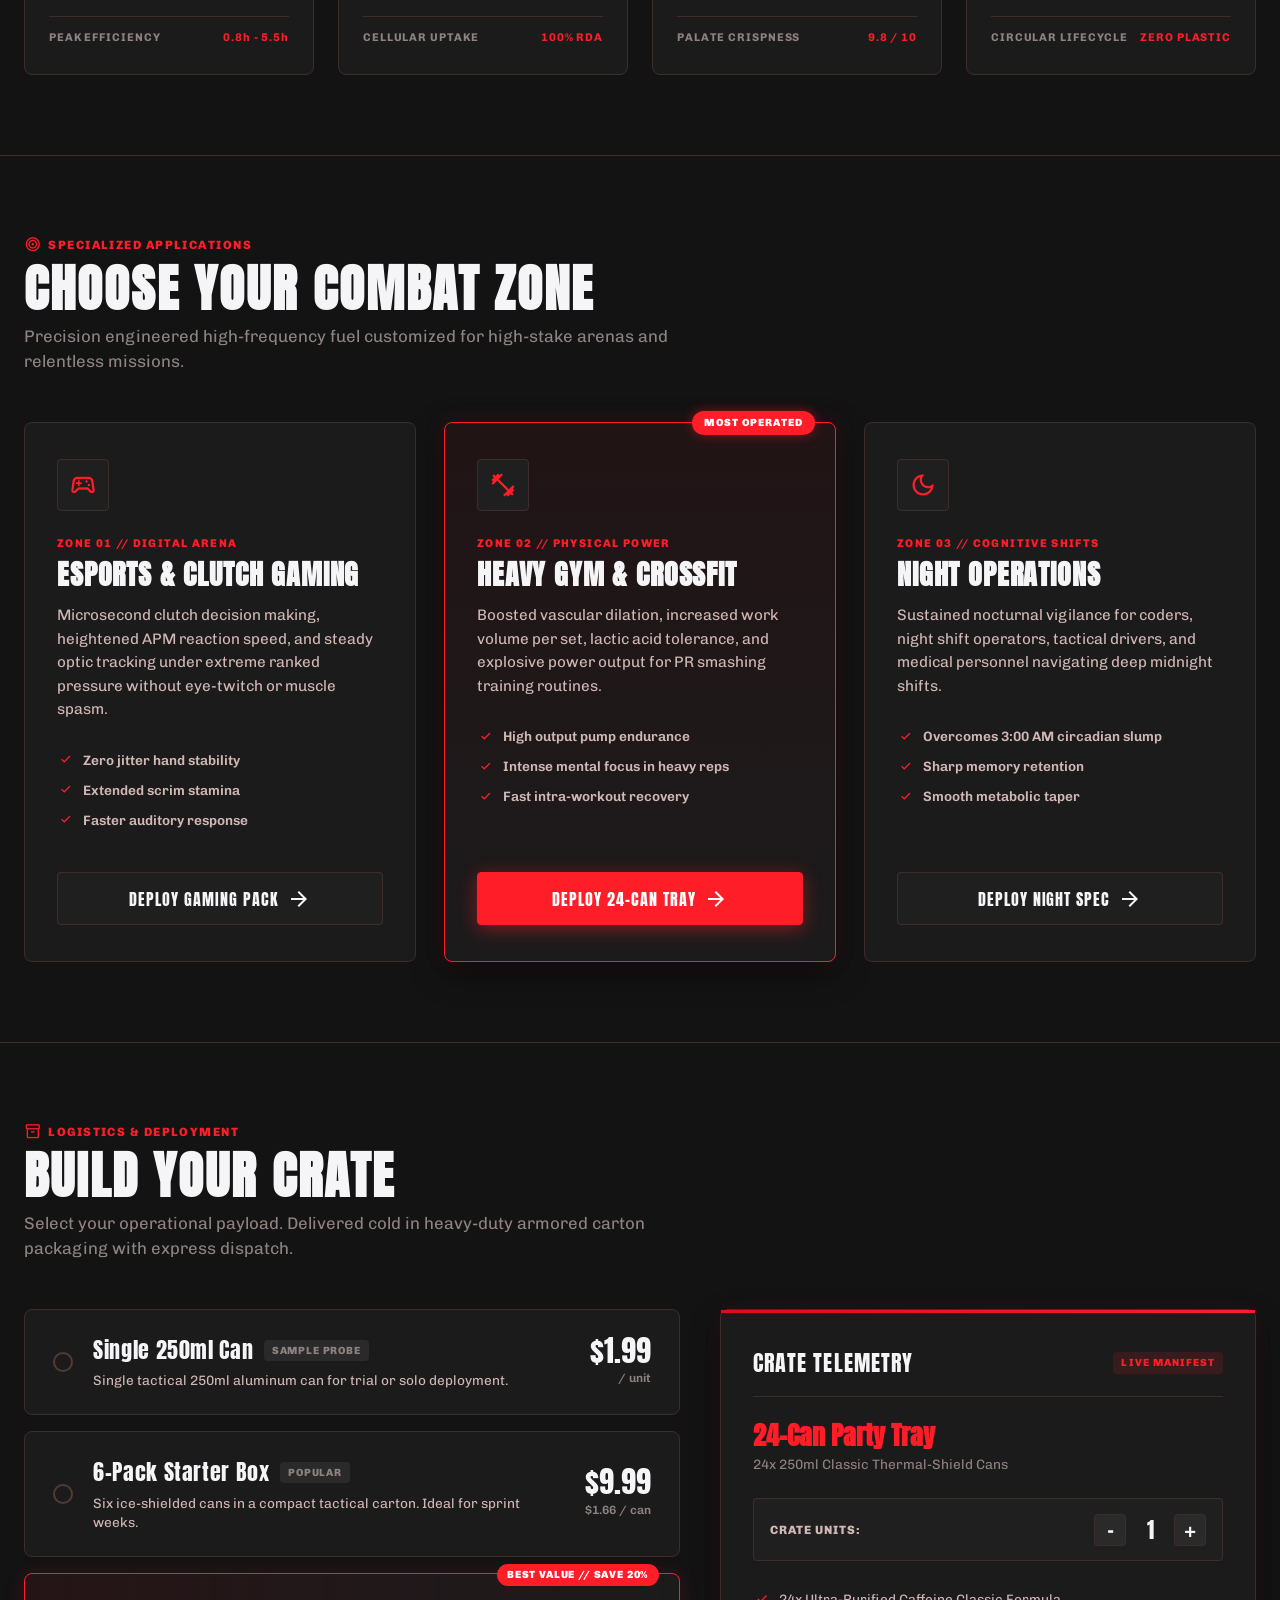
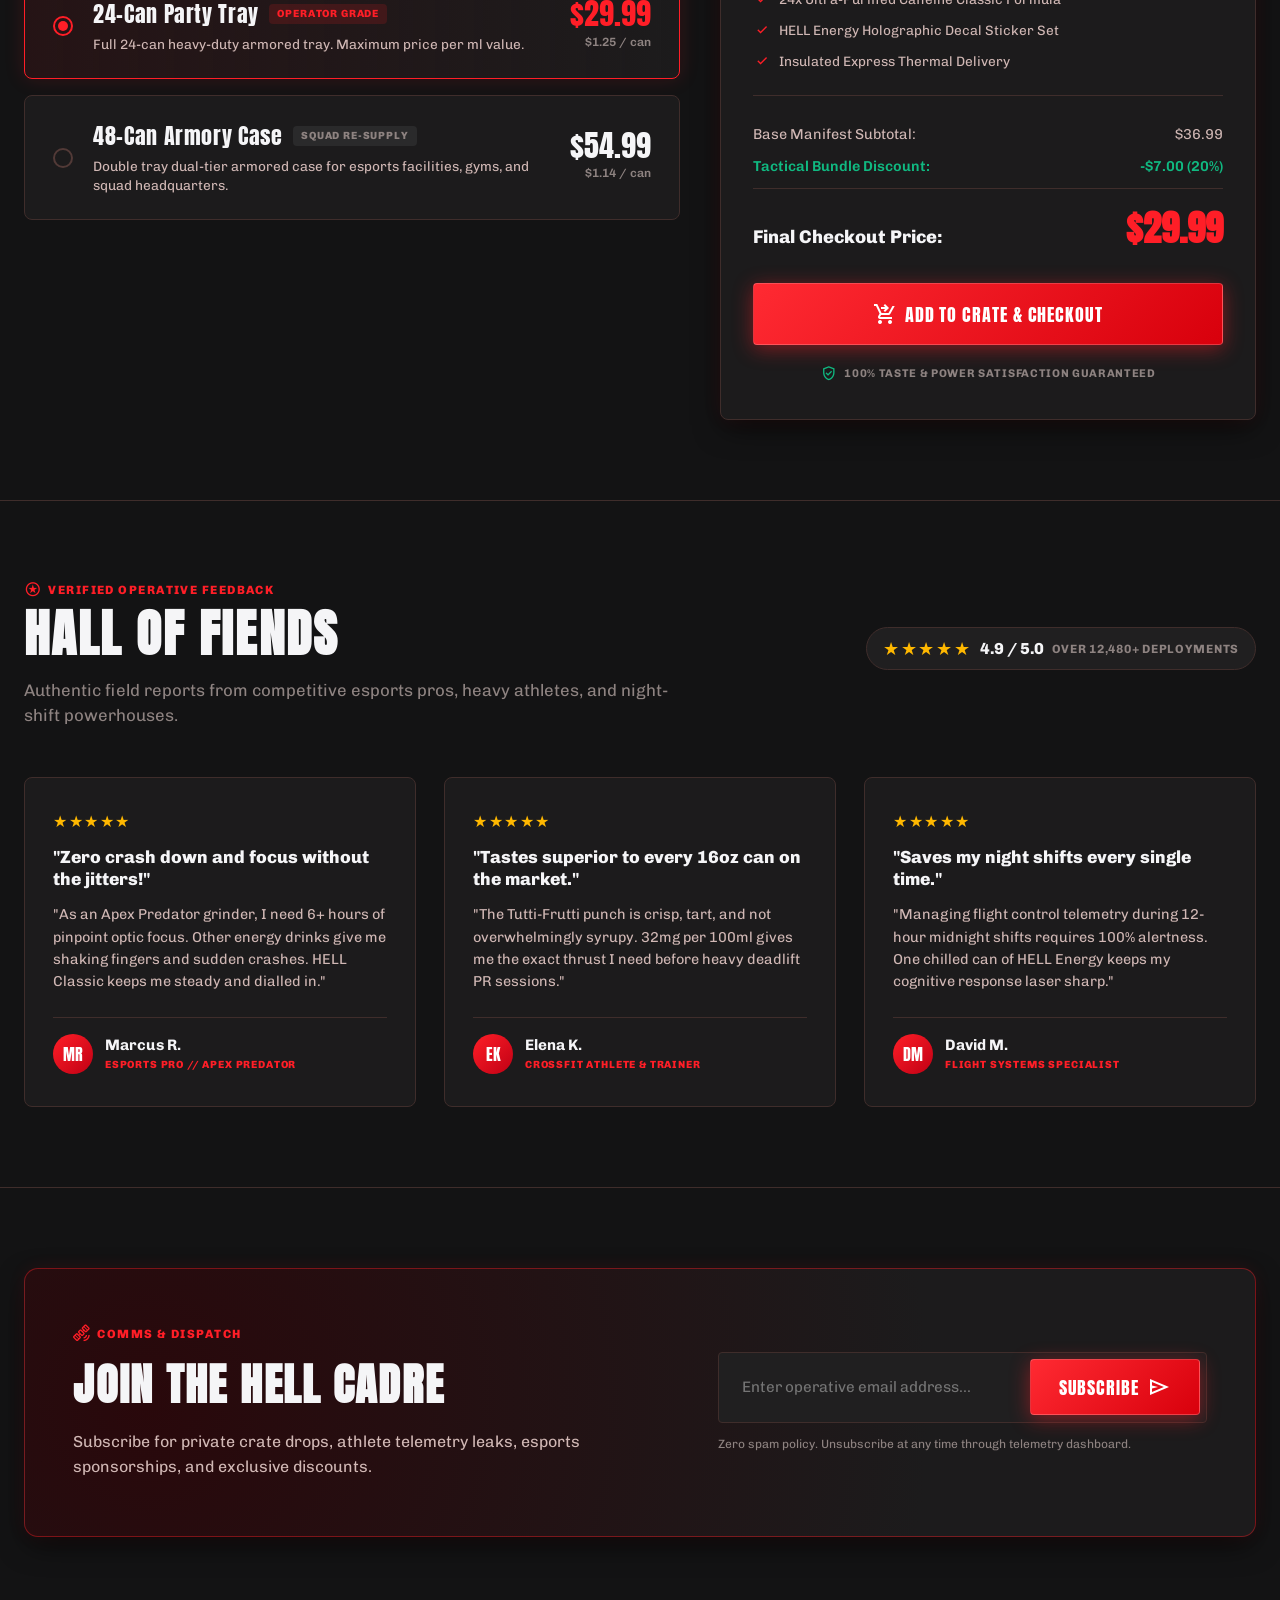
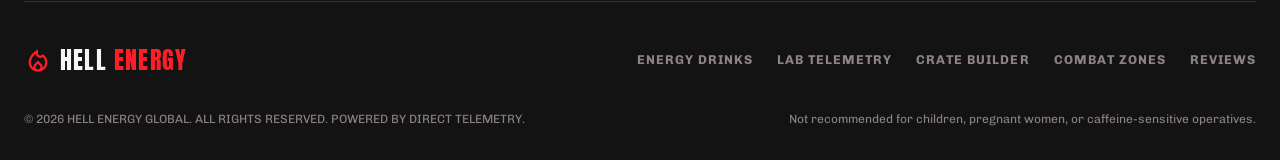
==== commit 928a5893: "Isolate 3D can rotation touch gestures so screen does not scroll while rotating can" ====
--- a/index.html
+++ b/index.html
@@ -10,7 +10,7 @@
     <link href="https://fonts.googleapis.com/css2?family=Anton&family=Chivo:ital,wght@0,300;0,400;0,600;0,700;0,800;0,900;1,700&display=swap" rel="stylesheet" />
     <!-- Material Symbols Outlined -->
     <link href="https://fonts.googleapis.com/css2?family=Material+Symbols+Outlined:wght,FILL@100..700,0..1&display=swap" rel="stylesheet" />
-    <link rel="stylesheet" href="style.css?v=3.5" />
+    <link rel="stylesheet" href="style.css?v=4.0" />
     <!-- Three.js 3D WebGL Library for interactive 3D moving can -->
     <script src="assets/three.min.js"></script>
   </head>
@@ -834,6 +834,6 @@
     <!-- POPUP NOTIFICATION (Preserving #popup) -->
     <div id="popup" class="popup"></div>
 
-    <script src="script.js?v=3.5"></script>
+    <script src="script.js?v=4.0"></script>
   </body>
 </html>
--- a/style.css
+++ b/style.css
@@ -1116,7 +1116,7 @@
   width: 340px;
   height: 540px;
   user-select: none;
-  touch-action: pan-y;
+  touch-action: none; /* Prevents page scroll when touching and interacting with the 3D can */
 }
 
 .can-3d-canvas {
@@ -1125,7 +1125,7 @@
   display: block;
   cursor: grab;
   outline: none;
-  touch-action: pan-y;
+  touch-action: none; /* Allows free 3D rotation without moving the background page */
   filter: drop-shadow(0 25px 45px rgba(0, 0, 0, 0.95)) drop-shadow(0 0 35px rgba(255, 30, 39, 0.5));
   transition: transform 0.15s ease-out;
 }
@@ -2870,11 +2870,11 @@
     width: min(280px, 80vw);
     height: 400px;
     margin: 0 auto;
-    touch-action: pan-y;
+    touch-action: none;
   }
 
   .can-3d-canvas {
-    touch-action: pan-y;
+    touch-action: none;
   }
 
   .concentric-ring.ring-1 {
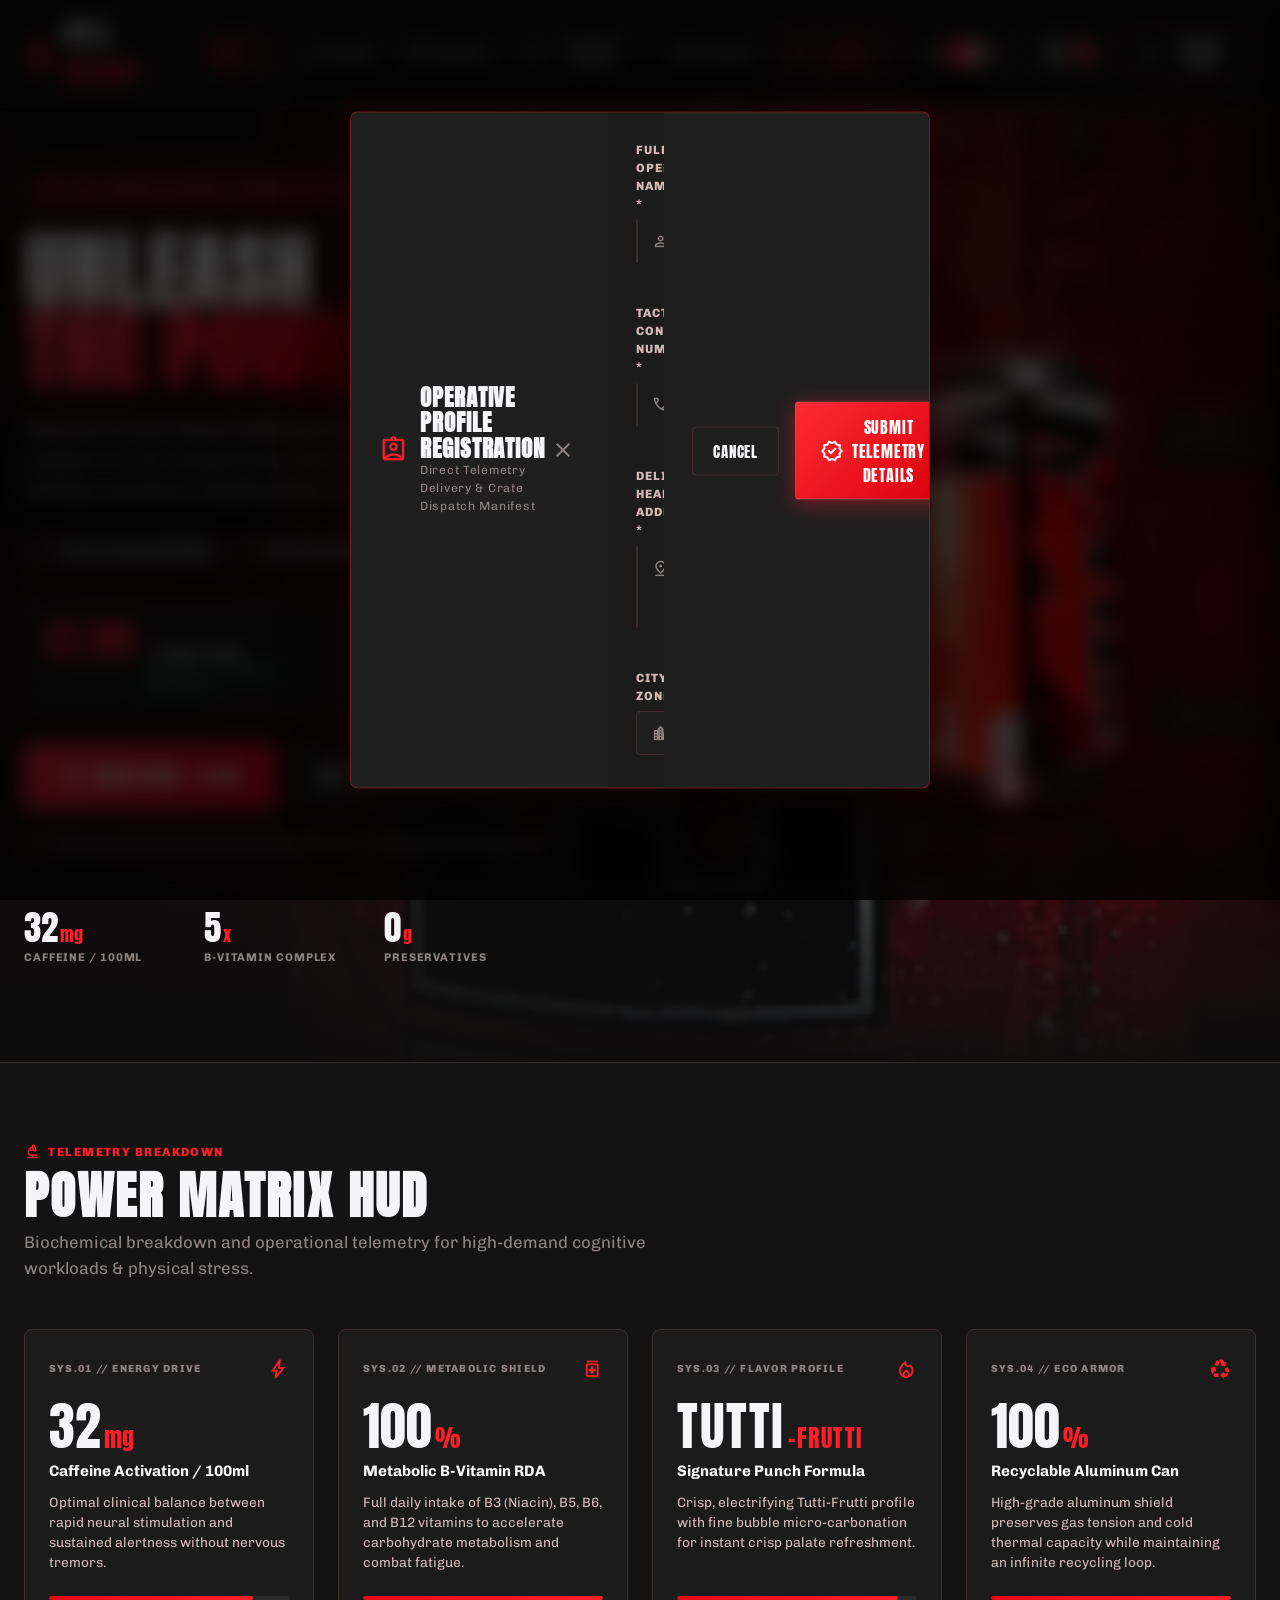
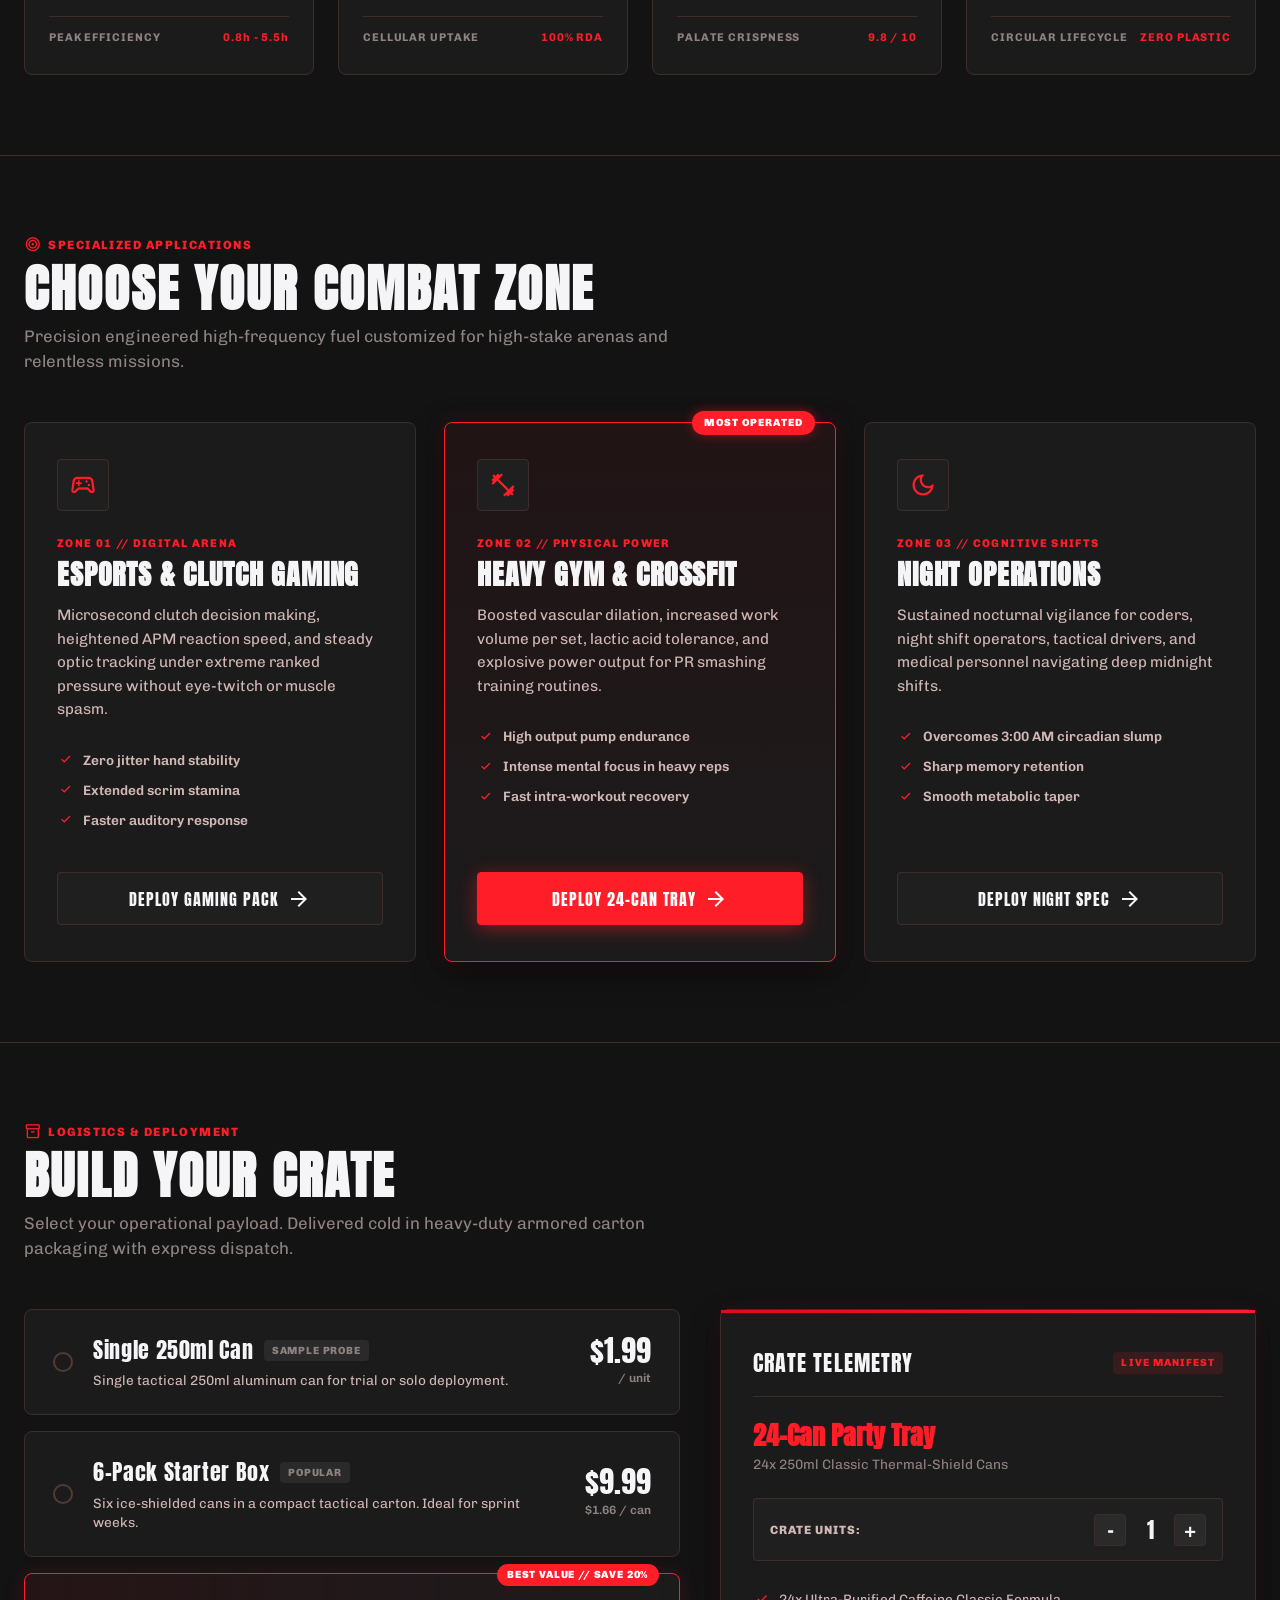
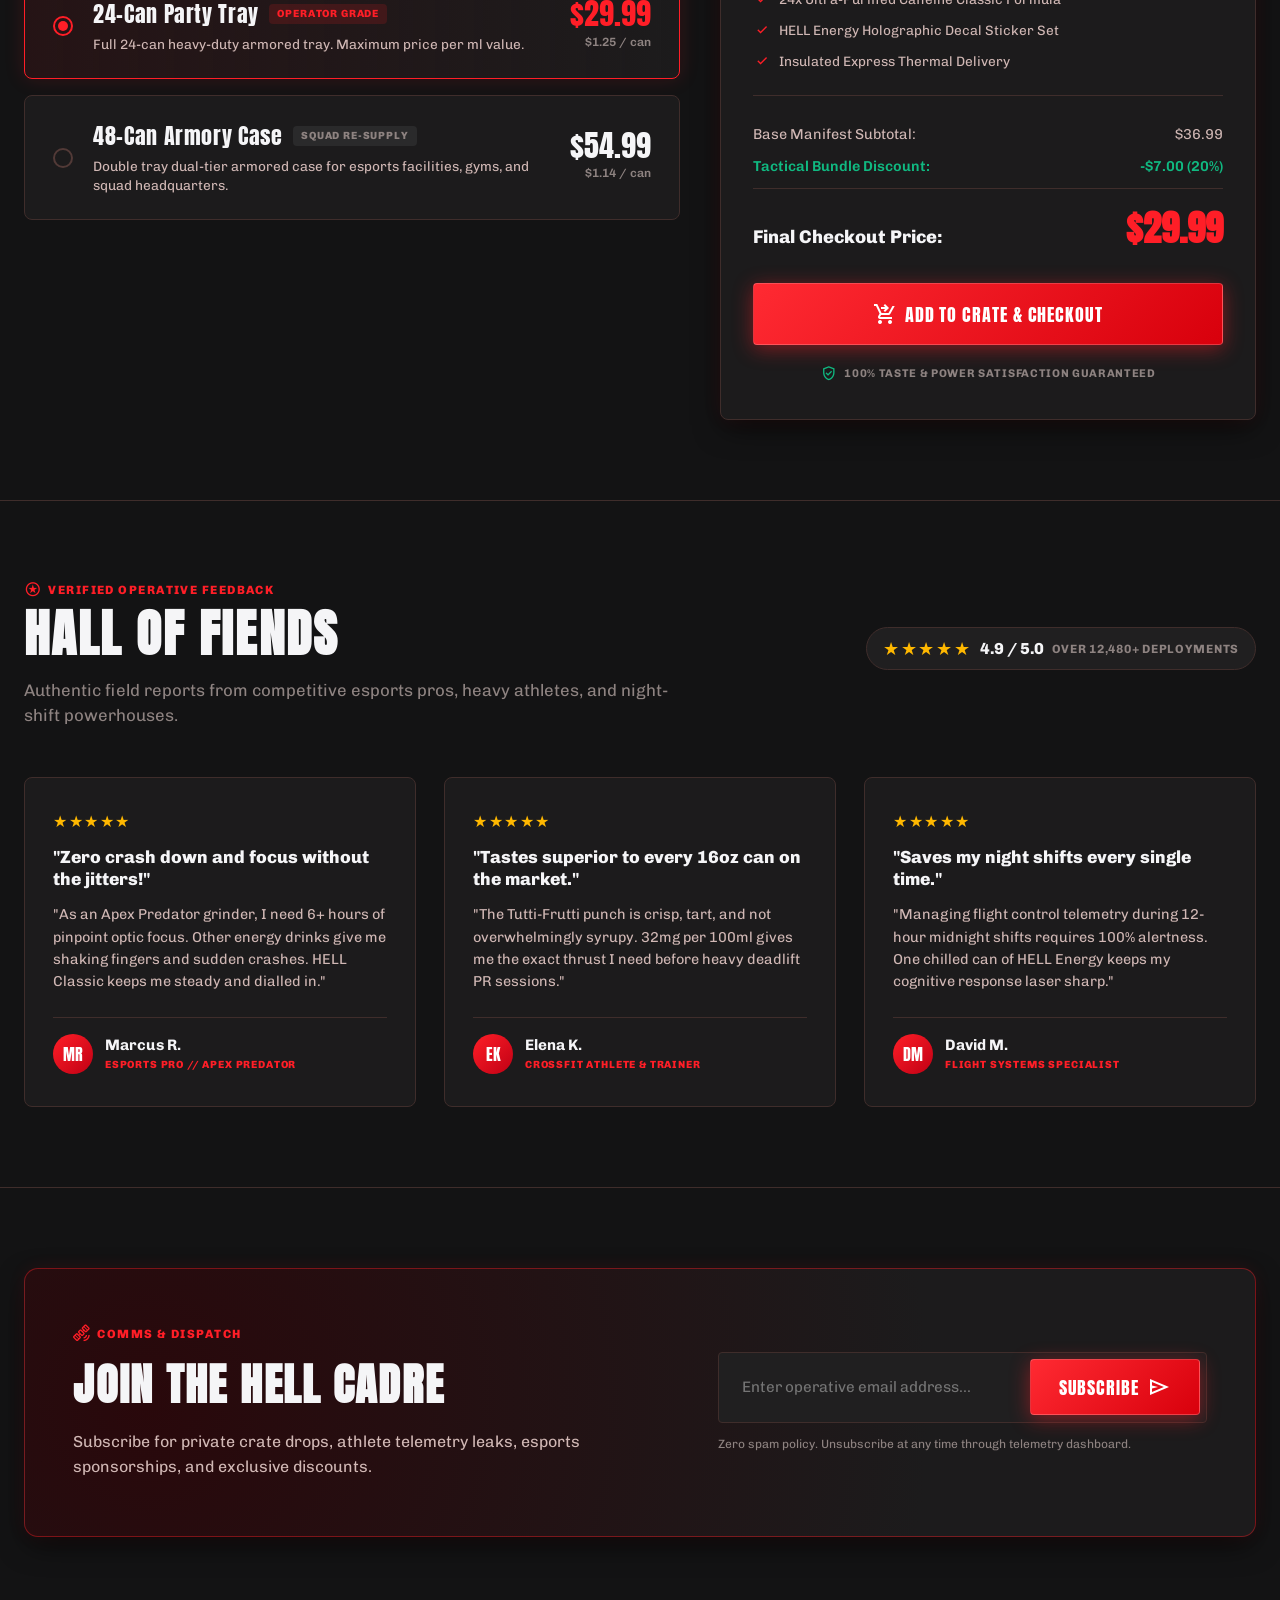
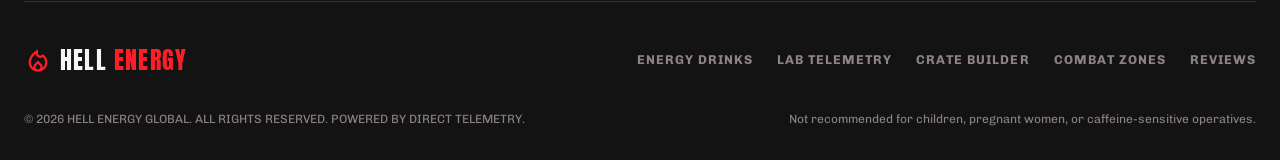
==== commit 0e716453: "Fix register modal auto-opening on refresh and persist operative registration state" ====
--- a/index.html
+++ b/index.html
@@ -10,7 +10,7 @@
     <link href="https://fonts.googleapis.com/css2?family=Anton&family=Chivo:ital,wght@0,300;0,400;0,600;0,700;0,800;0,900;1,700&display=swap" rel="stylesheet" />
     <!-- Material Symbols Outlined -->
     <link href="https://fonts.googleapis.com/css2?family=Material+Symbols+Outlined:wght,FILL@100..700,0..1&display=swap" rel="stylesheet" />
-    <link rel="stylesheet" href="style.css?v=4.0" />
+    <link rel="stylesheet" href="style.css?v=4.1" />
     <!-- Three.js 3D WebGL Library for interactive 3D moving can -->
     <script src="assets/three.min.js"></script>
   </head>
@@ -834,6 +834,6 @@
     <!-- POPUP NOTIFICATION (Preserving #popup) -->
     <div id="popup" class="popup"></div>
 
-    <script src="script.js?v=4.0"></script>
+    <script src="script.js?v=4.1"></script>
   </body>
 </html>
--- a/style.css
+++ b/style.css
@@ -3004,7 +3004,6 @@
     width: min(94vw, 520px);
     max-height: 90vh;
     max-height: 90dvh;
-    display: flex;
     flex-direction: column;
     top: 50%;
     left: 50%;
